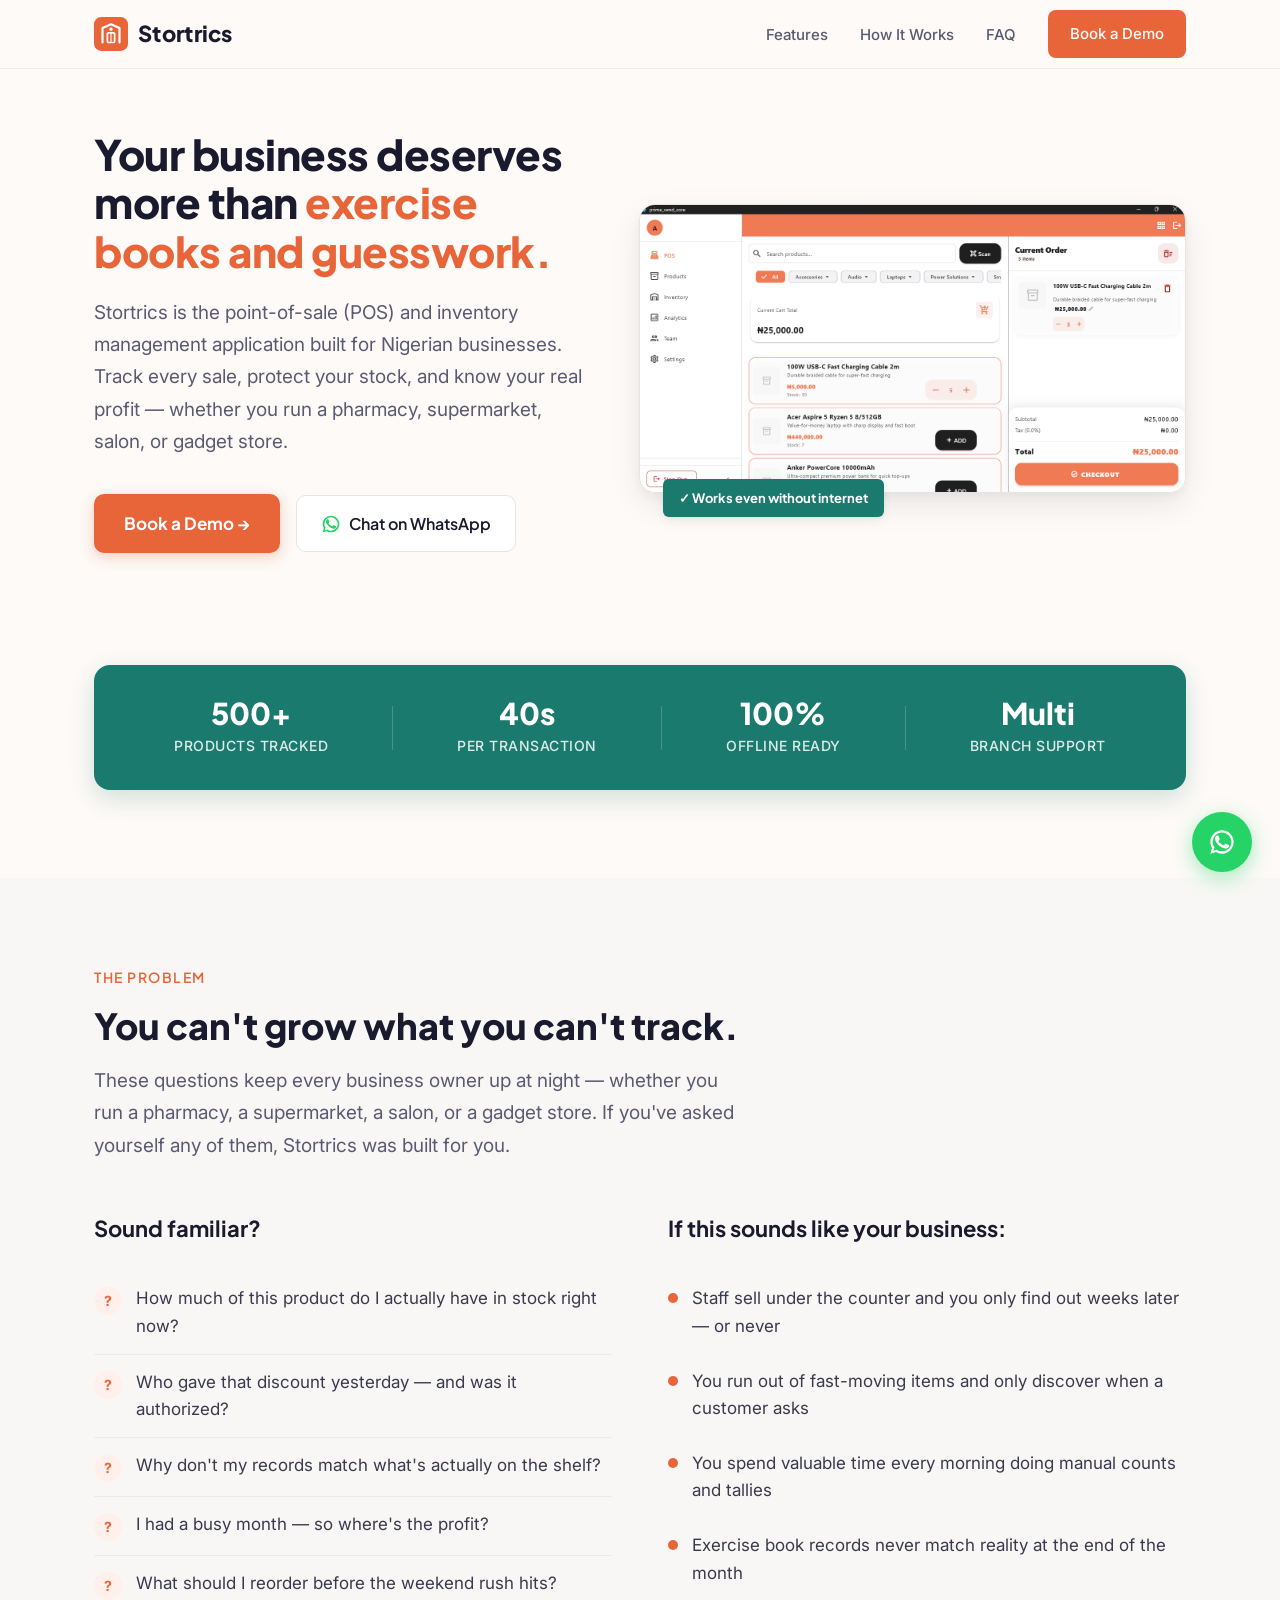
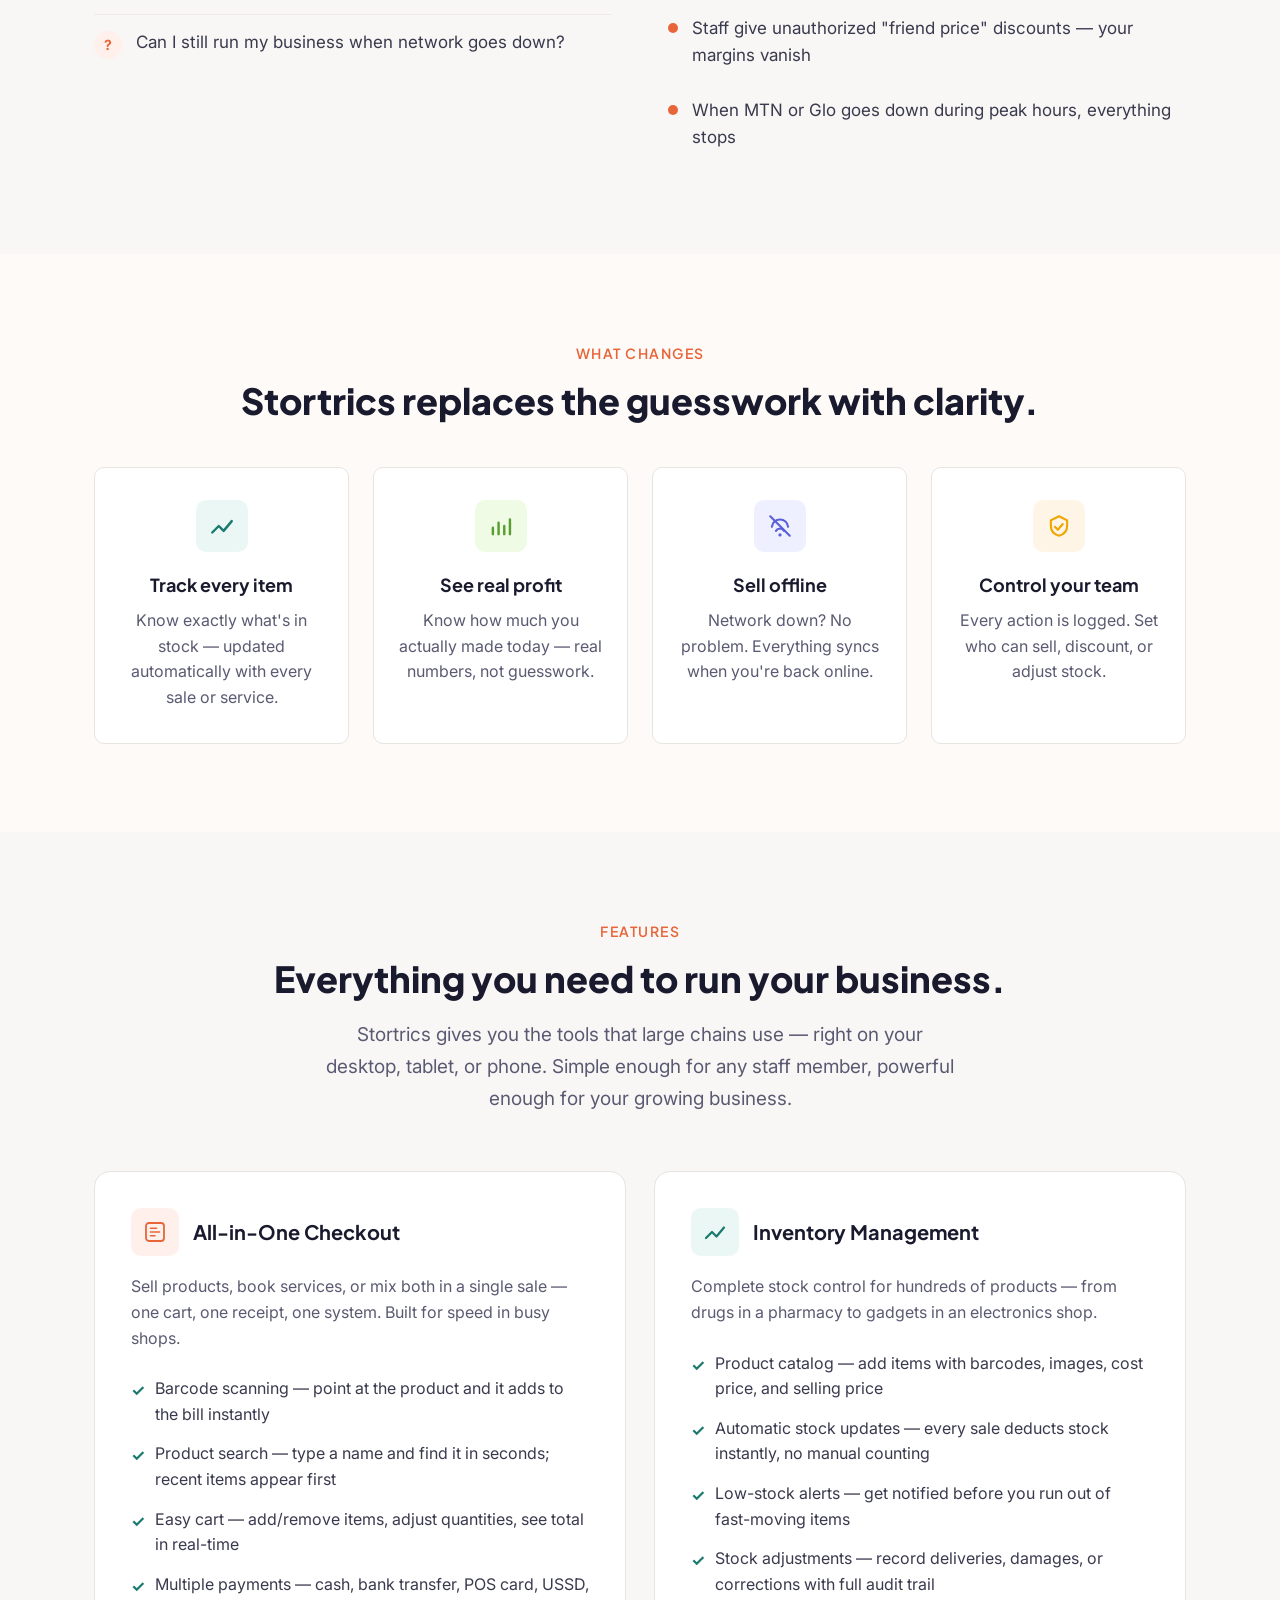
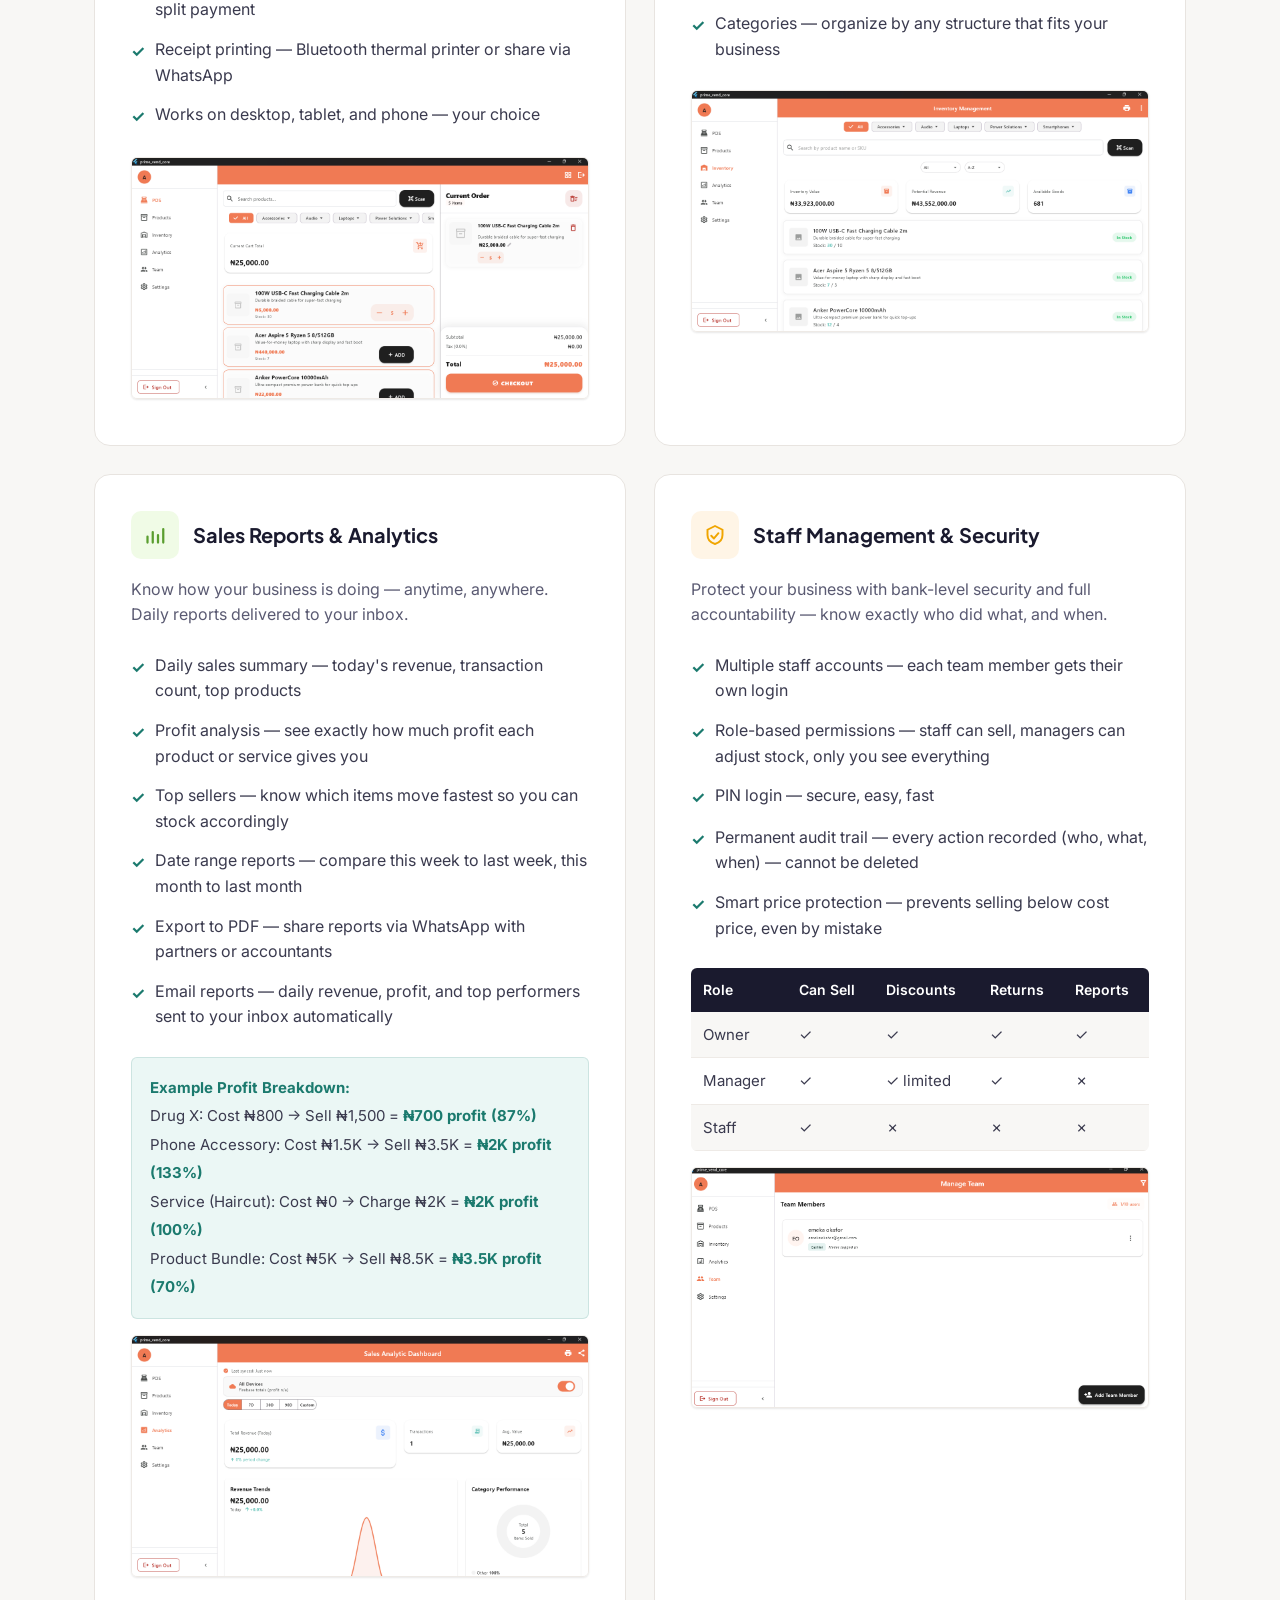
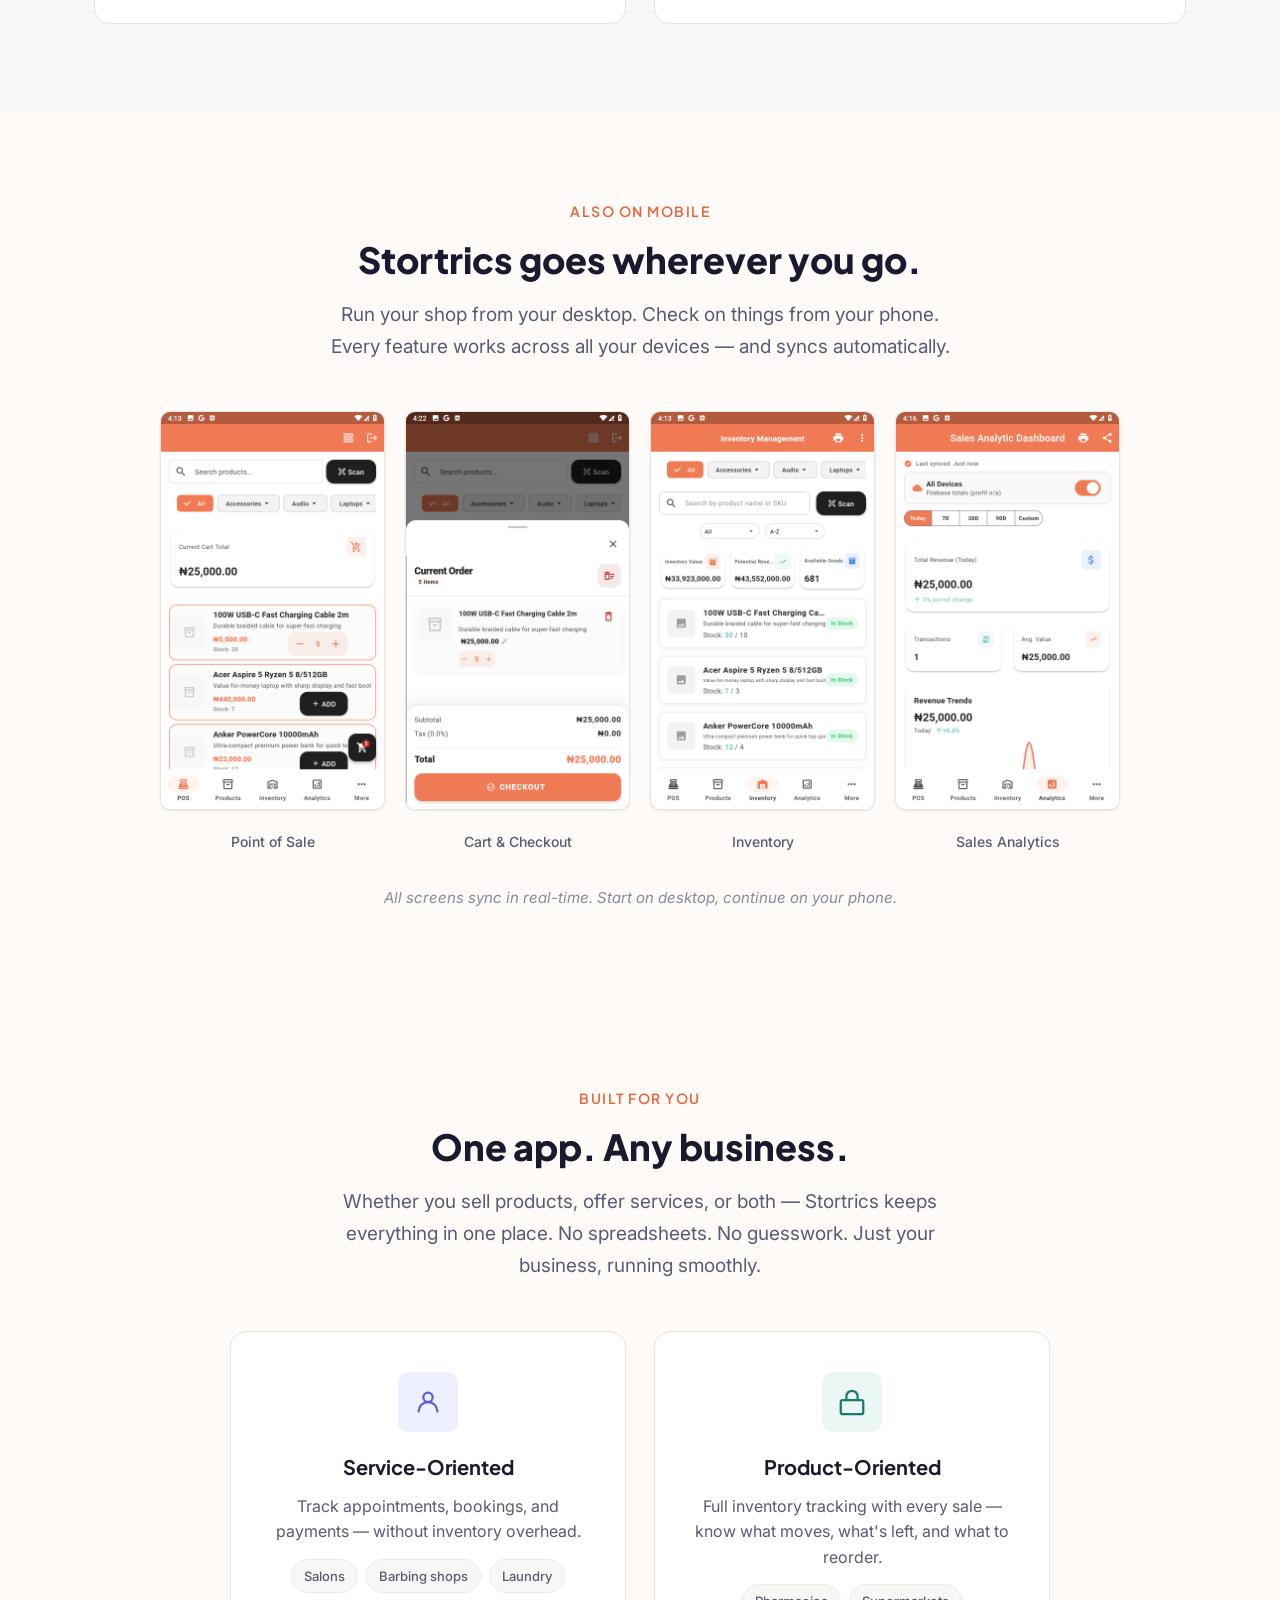
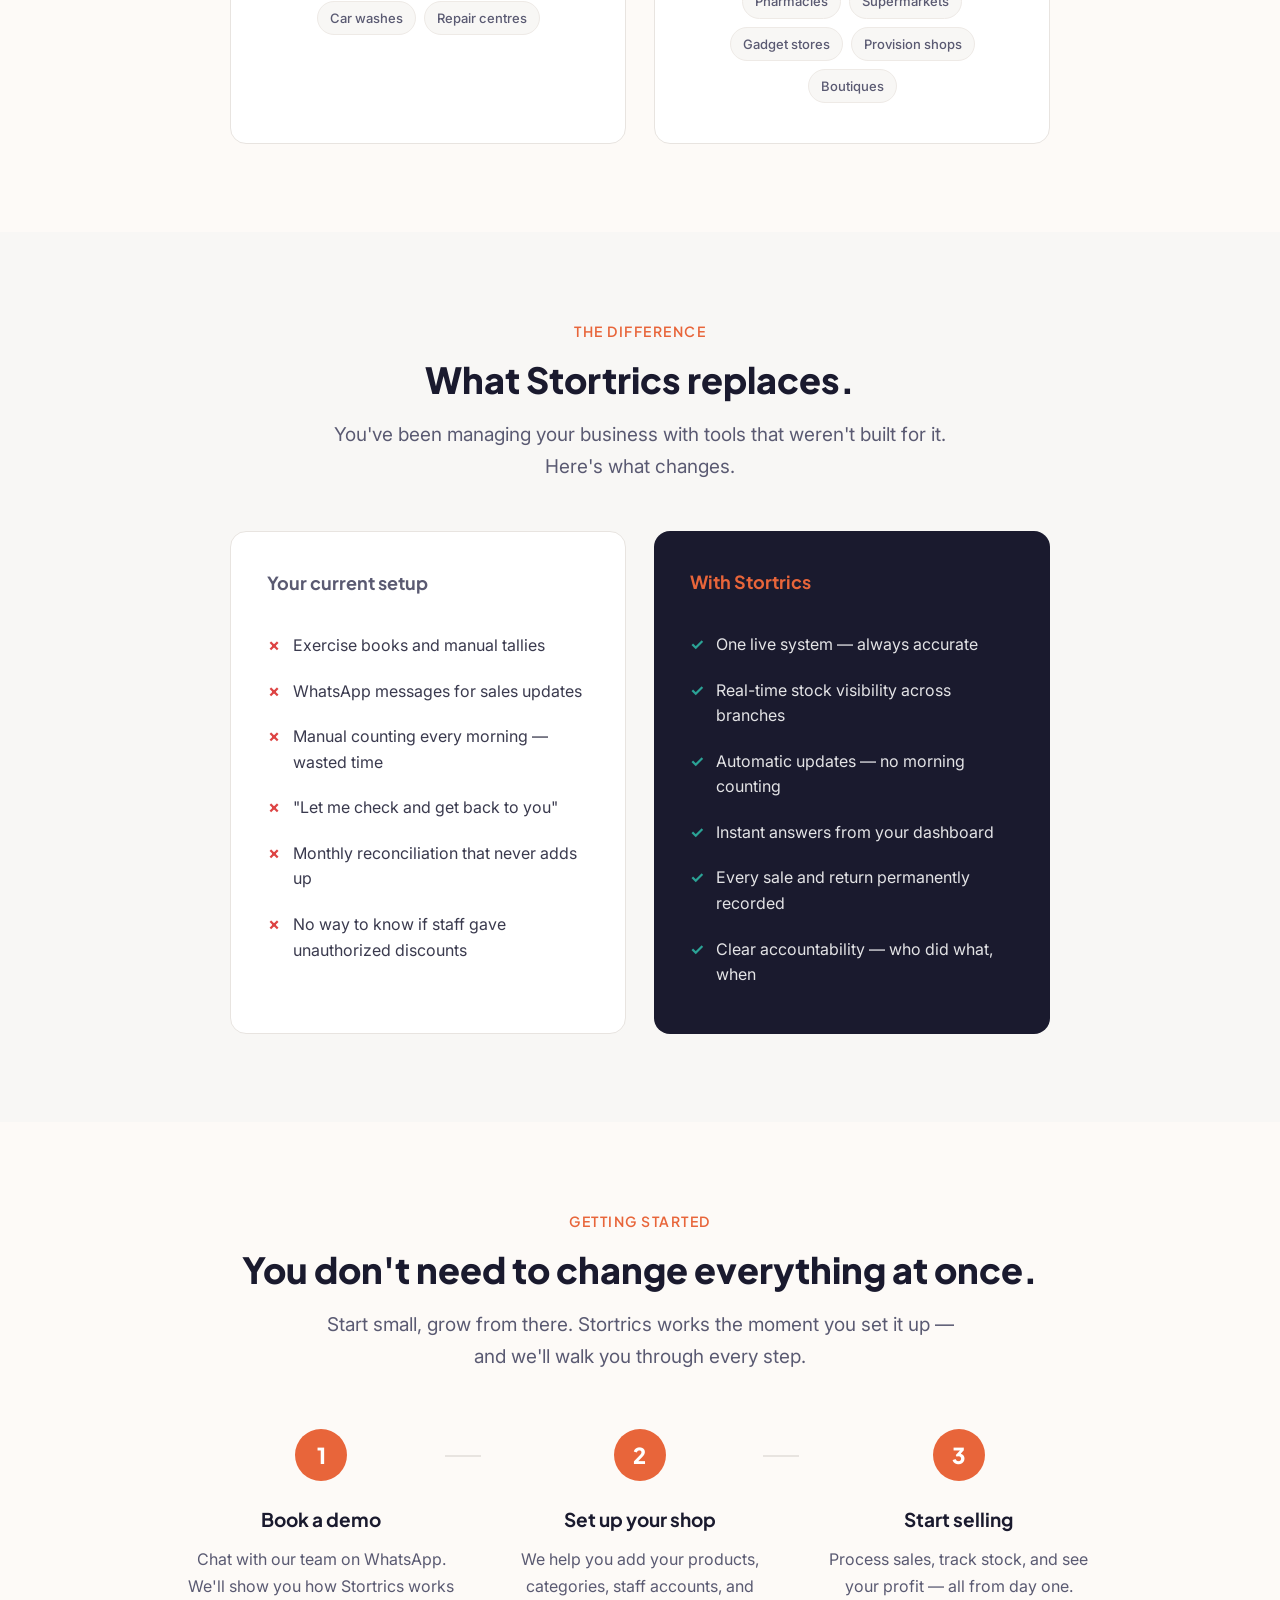
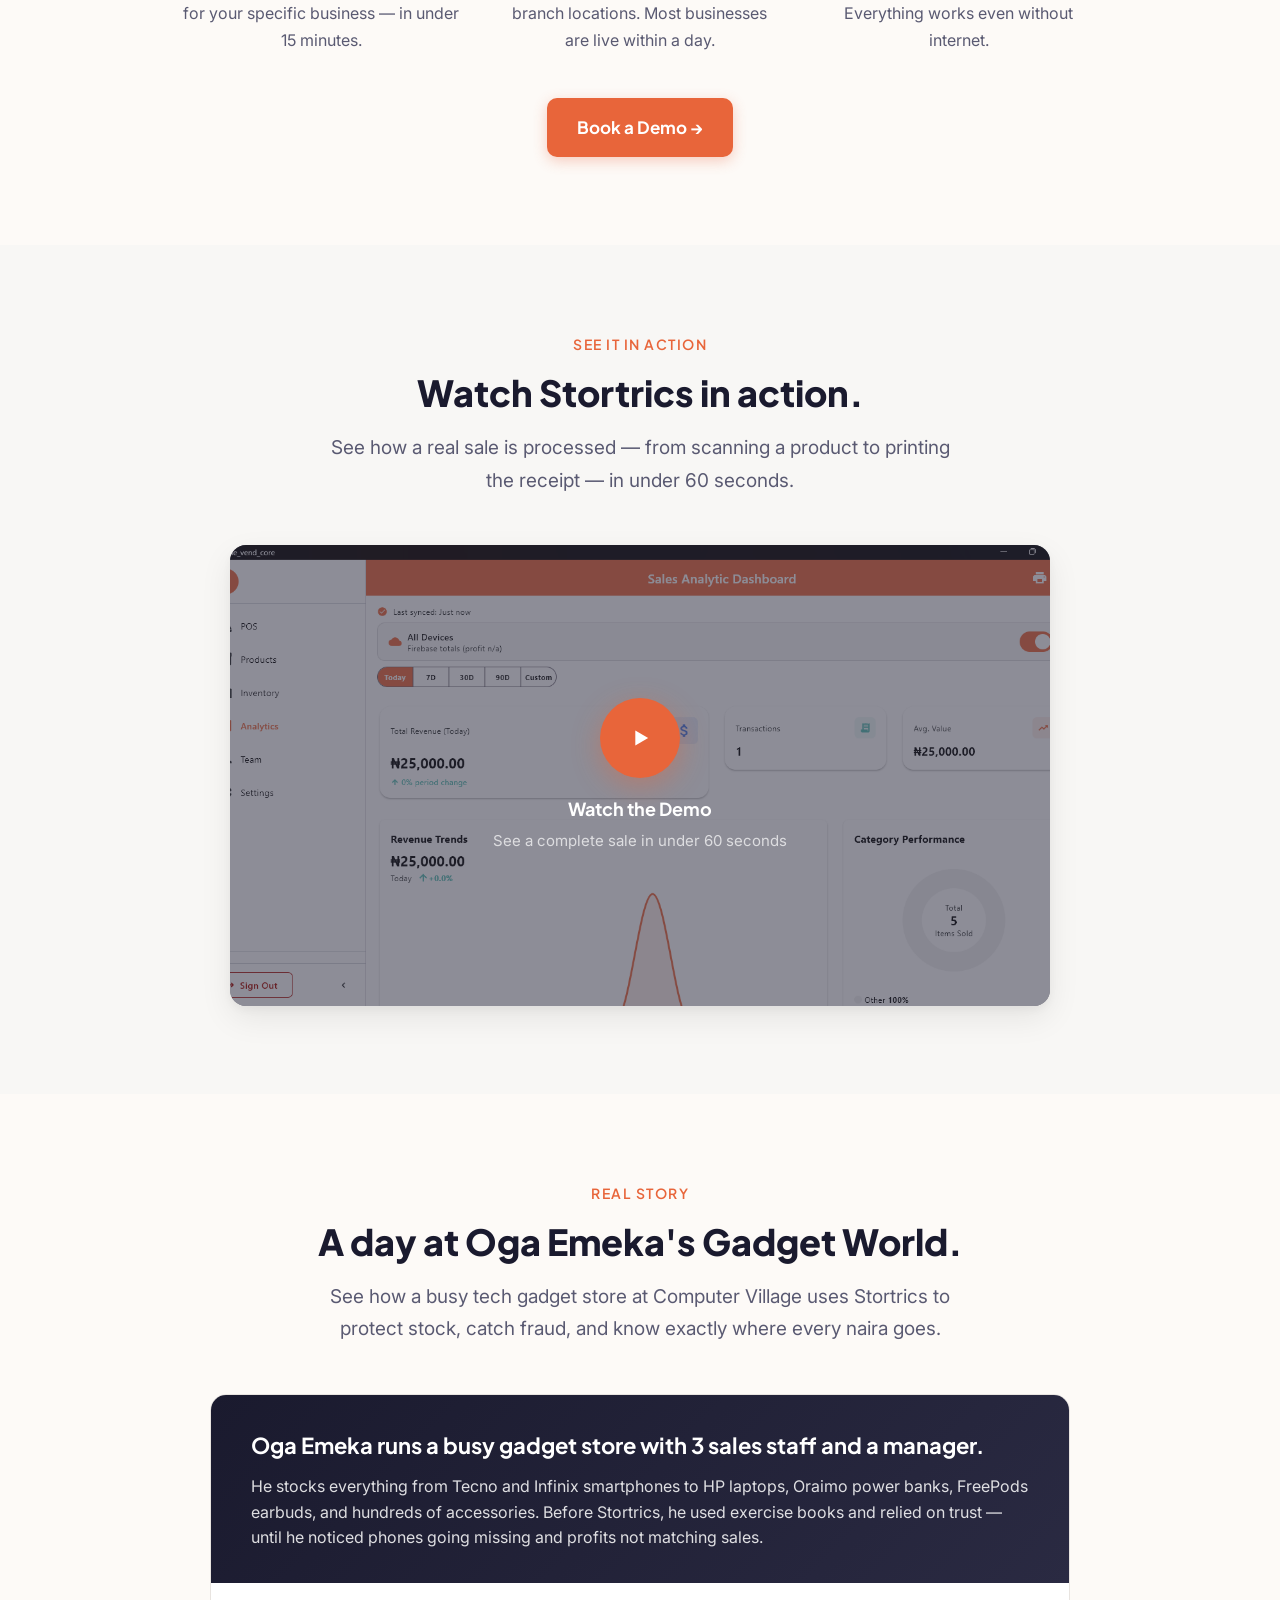
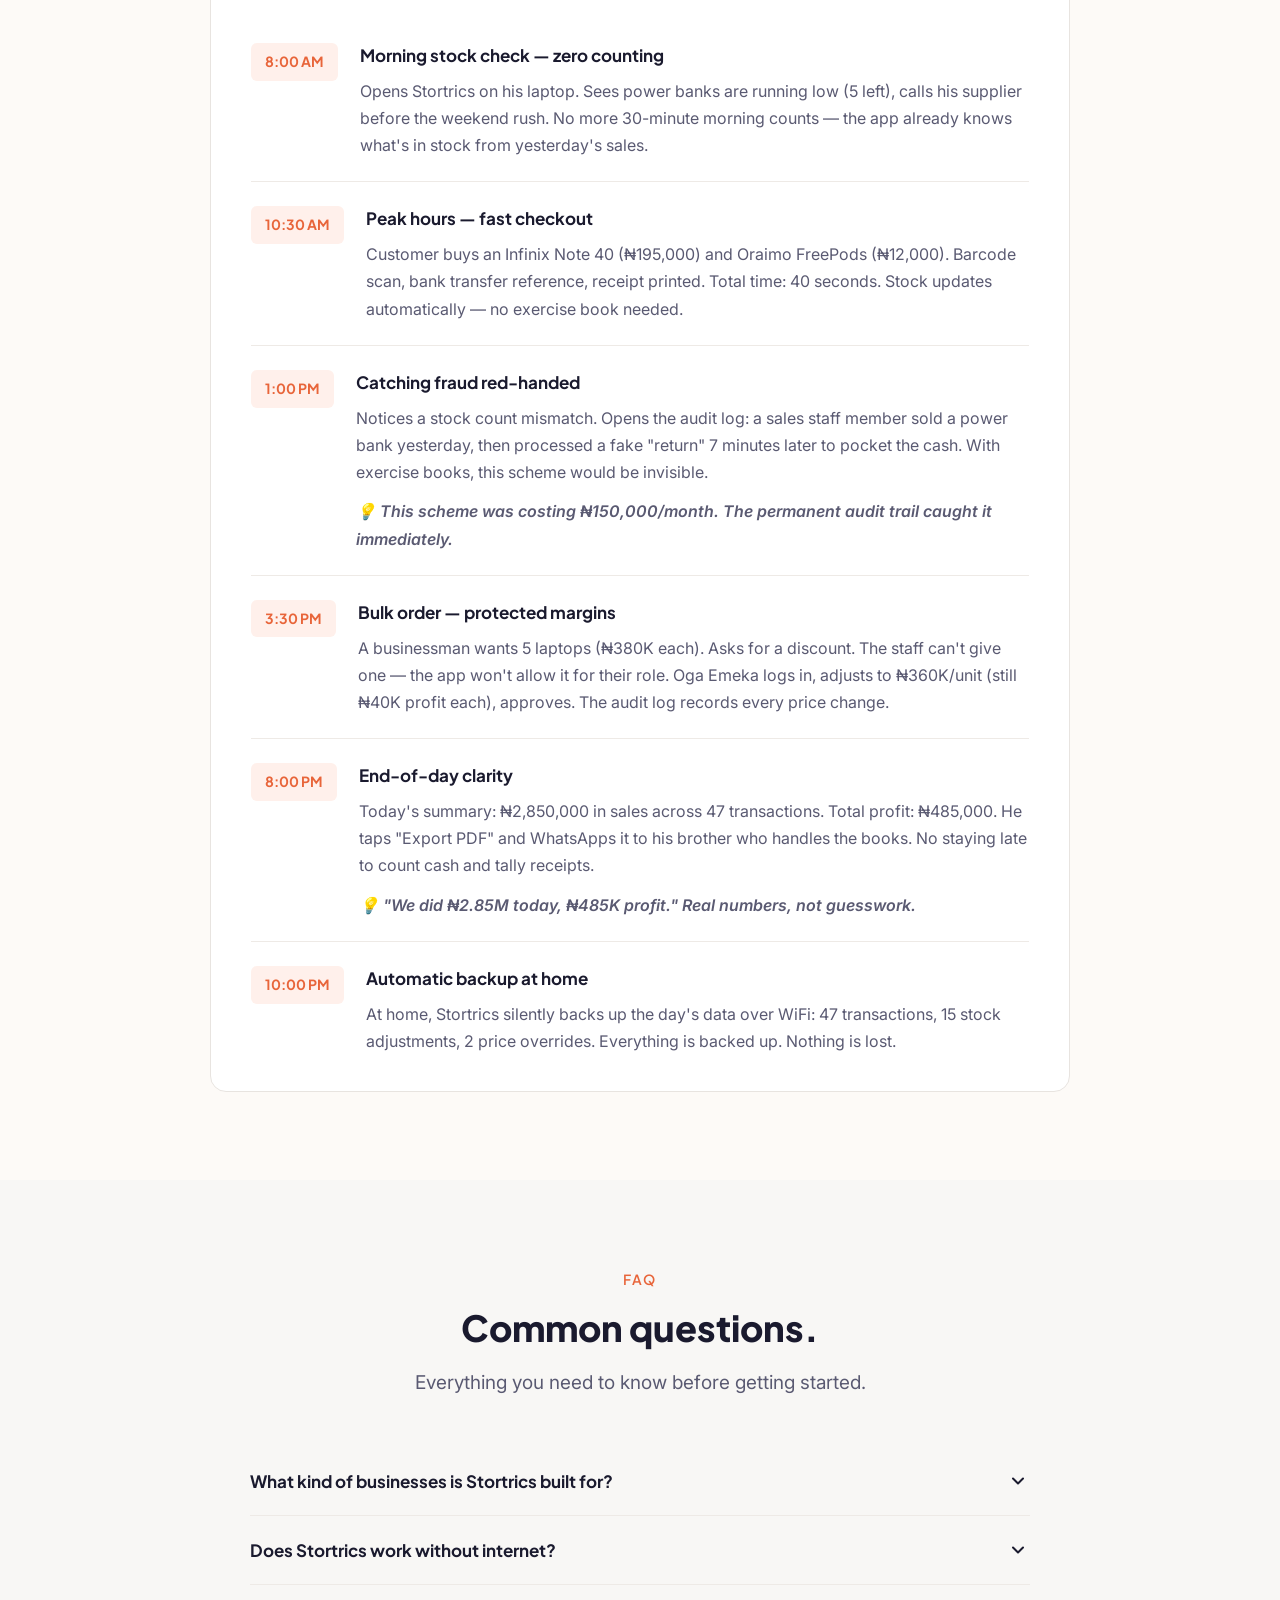
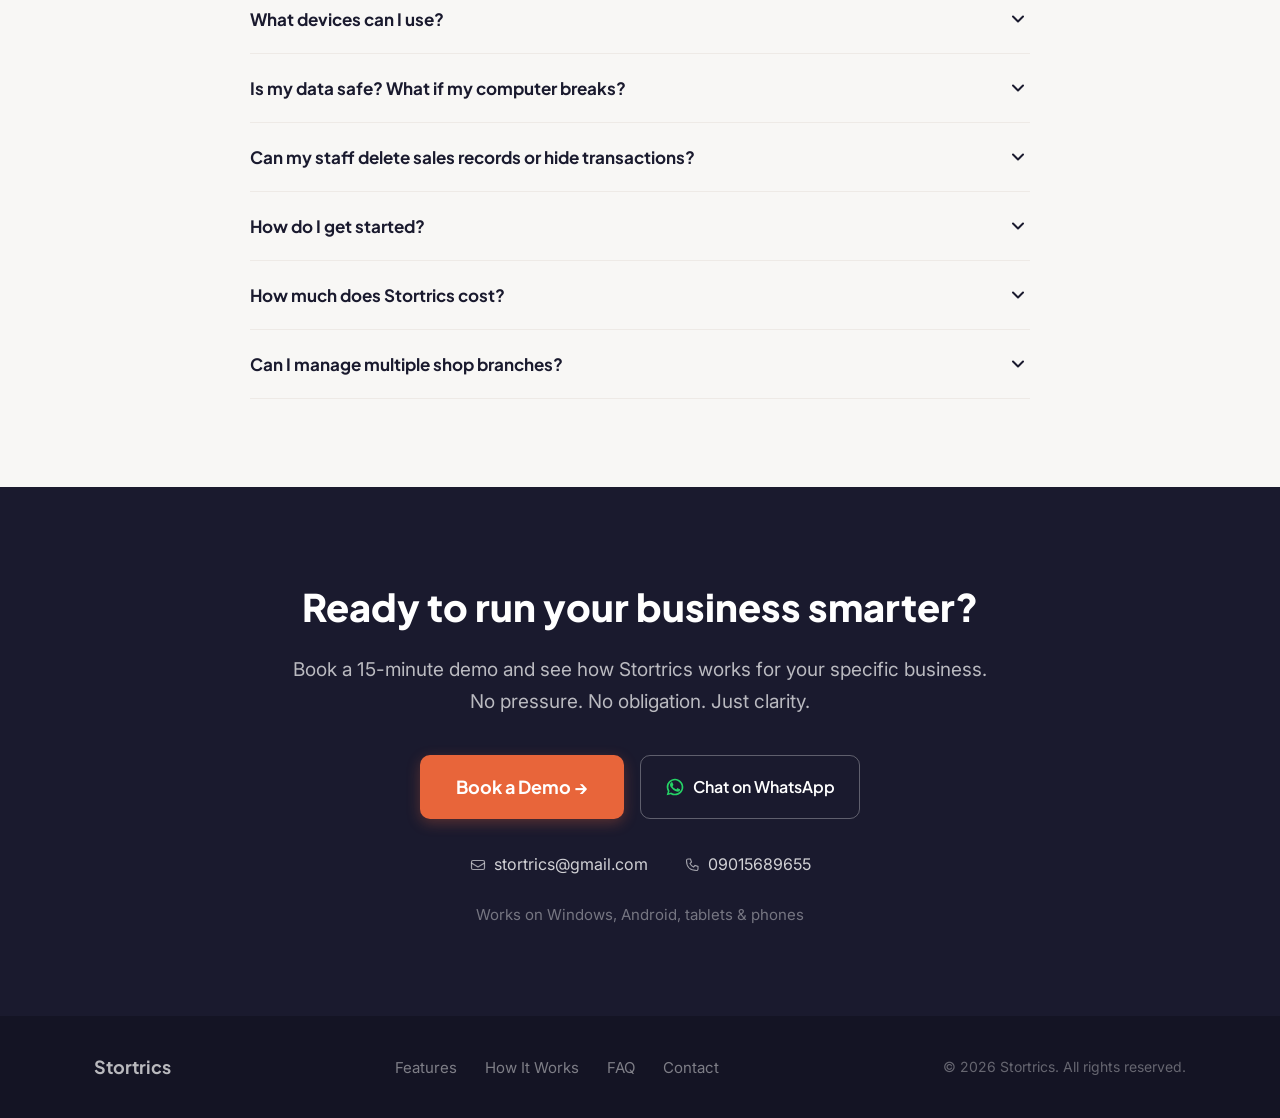
==== index.html @ f2c04c34 "Update contact numbers in footer and WhatsApp button" ====
<!DOCTYPE html>
<html lang="en">

<head>
  <meta charset="UTF-8">
  <meta name="viewport" content="width=device-width, initial-scale=1.0">
  <title>Stortrics — Point of Sale for Every Business</title>
  <meta name="description"
    content="Stortrics is the offline-first POS app built for Nigerian businesses. Track every sale, protect your stock, and know your real profit — whether you run a pharmacy, supermarket, salon, or gadget store.">
  <link rel="preconnect" href="https://fonts.googleapis.com">
  <link rel="preconnect" href="https://fonts.gstatic.com" crossorigin>
  <link
    href="https://fonts.googleapis.com/css2?family=Plus+Jakarta+Sans:wght@500;600;700;800&family=Inter:wght@400;500;600&display=swap"
    rel="stylesheet">
  <link rel="stylesheet" href="style.css">
</head>

<body>
  <!-- ══════════════════════════════════════════
       NAVIGATION
       ══════════════════════════════════════════ -->
  <nav class="navbar" id="navbar">
    <div class="container nav-inner">
      <a href="#" class="nav-brand" id="nav-brand">
        <svg width="34" height="34" viewBox="0 0 28 28" fill="none">
          <rect width="28" height="28" rx="6" fill="#E8653A" />
          <path d="M7 21V9L14 6l7 3v12" stroke="#fff" stroke-width="1.8" stroke-linecap="round"
            stroke-linejoin="round" />
          <rect x="11" y="13" width="6" height="8" rx="1" stroke="#fff" stroke-width="1.4" />
          <line x1="14" y1="13" x2="14" y2="21" stroke="#fff" stroke-width="0.9" />
          <circle cx="14" cy="10" r="1.3" fill="#fff" />
        </svg>
        <span class="nav-brand-name">Stortrics</span>
      </a>

      <button class="nav-toggle" id="nav-toggle" aria-label="Toggle navigation">
        <span></span>
        <span></span>
        <span></span>
      </button>

      <ul class="nav-links" id="nav-links">
        <li><a href="#features">Features</a></li>
        <li><a href="#how-it-works">How It Works</a></li>
        <li><a href="#faq">FAQ</a></li>
        <li><a href="#cta" class="nav-cta">Book a Demo</a></li>
      </ul>
    </div>
  </nav>

  <!-- ══════════════════════════════════════════
       HERO
       ══════════════════════════════════════════ -->
  <header class="hero" id="hero">
    <div class="container">
      <div class="hero-grid">
        <div class="hero-content">
          <h1>Your business deserves more than <span>exercise books and guesswork.</span></h1>
          <p class="hero-desc">
            Stortrics is the point-of-sale (POS) and inventory management application built for Nigerian businesses.
            Track every sale, protect your stock,
            and know your real profit — whether you run a pharmacy, supermarket, salon, or gadget store.
          </p>
          <div class="hero-actions">
            <a href="https://wa.me/2349077404771?text=Hi%2C%20I%27d%20like%20to%20book%20a%20demo%20of%20Stortrics."
              target="_blank" rel="noopener" class="btn-primary">Book a Demo →</a>
            <a href="https://wa.me/2349077404771?text=Hi%2C%20I%27m%20interested%20in%20Stortrics." target="_blank"
              rel="noopener" class="btn-whatsapp">
              <svg width="20" height="20" viewBox="0 0 24 24" fill="none">
                <path
                  d="M17.472 14.382c-.297-.149-1.758-.867-2.03-.967-.273-.099-.471-.148-.67.15-.197.297-.767.966-.94 1.164-.173.199-.347.223-.644.075-.297-.15-1.255-.463-2.39-1.475-.883-.788-1.48-1.761-1.653-2.059-.173-.297-.018-.458.13-.606.134-.133.298-.347.446-.52.149-.174.198-.298.298-.497.099-.198.05-.371-.025-.52-.075-.149-.669-1.612-.916-2.207-.242-.579-.487-.5-.669-.51-.173-.008-.371-.01-.57-.01-.198 0-.52.074-.792.372-.272.297-1.04 1.016-1.04 2.479 0 1.462 1.065 2.875 1.213 3.074.149.198 2.096 3.2 5.077 4.487.709.306 1.262.489 1.694.625.712.227 1.36.195 1.871.118.571-.085 1.758-.719 2.006-1.413.248-.694.248-1.289.173-1.413-.074-.124-.272-.198-.57-.347z"
                  fill="#25D366" />
                <path
                  d="M12 2C6.477 2 2 6.477 2 12c0 1.89.525 3.66 1.438 5.168L2 22l4.832-1.438A9.955 9.955 0 0012 22c5.523 0 10-4.477 10-10S17.523 2 12 2zm0 18a8 8 0 01-4.243-1.213l-.257-.154-2.833.84.84-2.833-.154-.257A8 8 0 1112 20z"
                  fill="#25D366" />
              </svg>
              Chat on WhatsApp
            </a>
          </div>
          <!-- <div class="hero-trust">
            <span>No setup fees</span>
            <span>Works offline</span>
            <span>Desktop, tablet & phone</span>
          </div> -->
        </div>
        <div class="hero-screenshot">
          <img src="./images/pos_and_cart-desktop.png"
            alt="Stortrics POS desktop interface showing product selection and cart">
          <div class="hero-screenshot-badge">✓ Works even without internet</div>
        </div>
      </div>
    </div>
  </header>

  <!-- ══════════════════════════════════════════
       STATS BAR
       ══════════════════════════════════════════ -->
  <section class="stats-section reveal" id="stats">
    <div class="container">
      <div class="stats-bar">
        <div class="stat-item">
          <div class="stat-value">500+</div>
          <div class="stat-label">Products Tracked</div>
        </div>
        <div class="stat-divider"></div>
        <div class="stat-item">
          <div class="stat-value">40s</div>
          <div class="stat-label">Per Transaction</div>
        </div>
        <div class="stat-divider"></div>
        <div class="stat-item">
          <div class="stat-value">100%</div>
          <div class="stat-label">Offline Ready</div>
        </div>
        <div class="stat-divider"></div>
        <div class="stat-item">
          <div class="stat-value">Multi</div>
          <div class="stat-label">Branch Support</div>
        </div>
      </div>
    </div>
  </section>

  <!-- ══════════════════════════════════════════
       PROBLEM SECTION
       ══════════════════════════════════════════ -->
  <section class="problems-section" id="problems">
    <div class="container">
      <div class="section-label reveal">The Problem</div>
      <h2 class="section-title reveal">You can't grow what you can't track.</h2>
      <p class="section-subtitle reveal">
        These questions keep every business owner up at night — whether you run a pharmacy, a supermarket, a salon, or a
        gadget store. If you've asked yourself any of them, Stortrics was built for you.
      </p>

      <div class="problems-grid">
        <div class="problems-questions reveal">
          <h3>Sound familiar?</h3>
          <div class="problem-question">
            <span class="pq-icon">?</span>
            <span>How much of this product do I actually have in stock right now?</span>
          </div>
          <div class="problem-question">
            <span class="pq-icon">?</span>
            <span>Who gave that discount yesterday — and was it authorized?</span>
          </div>
          <div class="problem-question">
            <span class="pq-icon">?</span>
            <span>Why don't my records match what's actually on the shelf?</span>
          </div>
          <div class="problem-question">
            <span class="pq-icon">?</span>
            <span>I had a busy month — so where's the profit?</span>
          </div>
          <div class="problem-question">
            <span class="pq-icon">?</span>
            <span>What should I reorder before the weekend rush hits?</span>
          </div>
          <div class="problem-question">
            <span class="pq-icon">?</span>
            <span>Can I still run my business when network goes down?</span>
          </div>
        </div>

        <div class="familiar-list reveal">
          <h3>If this sounds like your business:</h3>
          <div class="familiar-item">
            <span class="familiar-dot"></span>
            <span>Staff sell under the counter and you only find out weeks later — or never</span>
          </div>
          <div class="familiar-item">
            <span class="familiar-dot"></span>
            <span>You run out of fast-moving items and only discover when a customer asks</span>
          </div>
          <div class="familiar-item">
            <span class="familiar-dot"></span>
            <span>You spend valuable time every morning doing manual counts and tallies</span>
          </div>
          <div class="familiar-item">
            <span class="familiar-dot"></span>
            <span>Exercise book records never match reality at the end of the month</span>
          </div>
          <div class="familiar-item">
            <span class="familiar-dot"></span>
            <span>Staff give unauthorized "friend price" discounts — your margins vanish</span>
          </div>
          <div class="familiar-item">
            <span class="familiar-dot"></span>
            <span>When MTN or Glo goes down during peak hours, everything stops</span>
          </div>
        </div>
      </div>
    </div>
  </section>

  <!-- ══════════════════════════════════════════
       OUTCOMES
       ══════════════════════════════════════════ -->
  <section class="outcomes-section reveal" id="outcomes">
    <div class="container">
      <div style="text-align:center; margin-bottom: 16px;">
        <div class="section-label">What Changes</div>
        <h2 class="section-title">Stortrics replaces the guesswork with clarity.</h2>
      </div>

      <div class="outcomes-grid">
        <div class="outcome-card reveal">
          <div class="outcome-icon stock">
            <svg width="26" height="26" viewBox="0 0 16 16" fill="none">
              <path d="M2 12l4-4 3 3 5-6" stroke="#1B7A6E" stroke-width="1.5" stroke-linecap="round"
                stroke-linejoin="round" />
            </svg>
          </div>
          <div class="outcome-title">Track every item</div>
          <div class="outcome-desc">Know exactly what's in stock — updated automatically with every sale or service.
          </div>
        </div>

        <div class="outcome-card reveal">
          <div class="outcome-icon profit">
            <svg width="26" height="26" viewBox="0 0 16 16" fill="none">
              <path d="M3 13V9M6.5 13V6M10 13V8M13.5 13V4" stroke="#5A9E2F" stroke-width="1.5" stroke-linecap="round" />
            </svg>
          </div>
          <div class="outcome-title">See real profit</div>
          <div class="outcome-desc">Know how much you actually made today — real numbers, not guesswork.</div>
        </div>

        <div class="outcome-card reveal">
          <div class="outcome-icon offline">
            <svg width="26" height="26" viewBox="0 0 16 16" fill="none">
              <path d="M3 8.5A5 5 0 018 4a5 5 0 015 4.5" stroke="#5B5FD9" stroke-width="1.3" stroke-linecap="round"
                fill="none" />
              <path d="M5.5 11A3 3 0 018 9.5a3 3 0 012.5 1.5" stroke="#5B5FD9" stroke-width="1.3" stroke-linecap="round"
                fill="none" />
              <circle cx="8" cy="13.5" r="1" fill="#5B5FD9" />
              <line x1="2" y1="2" x2="14" y2="14" stroke="#5B5FD9" stroke-width="1.3" stroke-linecap="round" />
            </svg>
          </div>
          <div class="outcome-title">Sell offline</div>
          <div class="outcome-desc">Network down? No problem. Everything syncs when you're back online.</div>
        </div>

        <div class="outcome-card reveal">
          <div class="outcome-icon security">
            <svg width="26" height="26" viewBox="0 0 16 16" fill="none">
              <path d="M8 2L3 4.5V8c0 3 2.2 5.2 5 6 2.8-.8 5-3 5-6V4.5L8 2z" stroke="#F0A500" stroke-width="1.3"
                fill="none" />
              <path d="M5.5 8.5l1.8 1.8 3-3.5" stroke="#F0A500" stroke-width="1.3" stroke-linecap="round"
                stroke-linejoin="round" />
            </svg>
          </div>
          <div class="outcome-title">Control your team</div>
          <div class="outcome-desc">Every action is logged. Set who can sell, discount, or adjust stock.</div>
        </div>
      </div>
    </div>
  </section>

  <!-- ══════════════════════════════════════════
       FEATURES
       ══════════════════════════════════════════ -->
  <section class="features-section" id="features">
    <div class="container">
      <div class="section-header reveal">
        <div class="section-label">Features</div>
        <h2 class="section-title">Everything you need to run your business.</h2>
        <p class="section-subtitle">
          Stortrics gives you the tools that large chains use — right on your desktop, tablet, or phone. Simple enough
          for any staff member, powerful enough for your growing business.
        </p>
      </div>

      <div class="features-grid">
        <!-- Point of Sale -->
        <div class="feature-block reveal">
          <div class="feature-header">
            <div class="feature-icon-wrap pos">
              <svg width="24" height="24" viewBox="0 0 16 16" fill="none">
                <rect x="2" y="2" width="12" height="12" rx="2" stroke="#E8653A" stroke-width="1.2" fill="none" />
                <path d="M5 8h6M5 5.5h4M5 10.5h3" stroke="#E8653A" stroke-width="1.1" stroke-linecap="round" />
              </svg>
            </div>
            <h3>All-in-One Checkout</h3>
          </div>
          <p class="feature-desc">Sell products, book services, or mix both in a single sale — one cart, one receipt,
            one system. Built for speed in busy shops.</p>
          <ul class="feature-list">
            <li>Barcode scanning — point at the product and it adds to the bill instantly</li>
            <li>Product search — type a name and find it in seconds; recent items appear first</li>
            <li>Easy cart — add/remove items, adjust quantities, see total in real-time</li>
            <li>Multiple payments — cash, bank transfer, POS card, USSD, split payment</li>
            <li>Receipt printing — Bluetooth thermal printer or share via WhatsApp</li>
            <li>Works on desktop, tablet, and phone — your choice</li>
          </ul>
          <div class="feature-screenshot-wrap">
            <img src="./images/pos_and_cart-desktop.png" alt="Desktop POS checkout interface" class="desktop-shot">
          </div>
        </div>

        <!-- Inventory Management -->
        <div class="feature-block reveal">
          <div class="feature-header">
            <div class="feature-icon-wrap inventory">
              <svg width="24" height="24" viewBox="0 0 16 16" fill="none">
                <path d="M2 12l4-4 3 3 5-6" stroke="#1B7A6E" stroke-width="1.5" stroke-linecap="round"
                  stroke-linejoin="round" />
              </svg>
            </div>
            <h3>Inventory Management</h3>
          </div>
          <p class="feature-desc">Complete stock control for hundreds of products — from drugs in a pharmacy to gadgets
            in an electronics shop.</p>
          <ul class="feature-list">
            <li>Product catalog — add items with barcodes, images, cost price, and selling price</li>
            <li>Automatic stock updates — every sale deducts stock instantly, no manual counting</li>
            <li>Low-stock alerts — get notified before you run out of fast-moving items</li>
            <li>Stock adjustments — record deliveries, damages, or corrections with full audit trail</li>
            <li>Categories — organize by any structure that fits your business</li>
          </ul>
          <div class="feature-screenshot-wrap">
            <img src="./images/inventory-desktop.png" alt="Desktop inventory management" class="desktop-shot">
          </div>
        </div>

        <!-- Sales Reports & Analytics -->
        <div class="feature-block reveal">
          <div class="feature-header">
            <div class="feature-icon-wrap reports">
              <svg width="24" height="24" viewBox="0 0 16 16" fill="none">
                <path d="M3 13V9M6.5 13V6M10 13V8M13.5 13V4" stroke="#5A9E2F" stroke-width="1.5"
                  stroke-linecap="round" />
              </svg>
            </div>
            <h3>Sales Reports & Analytics</h3>
          </div>
          <p class="feature-desc">Know how your business is doing — anytime, anywhere. Daily reports delivered to your
            inbox.</p>
          <ul class="feature-list">
            <li>Daily sales summary — today's revenue, transaction count, top products</li>
            <li>Profit analysis — see exactly how much profit each product or service gives you</li>
            <li>Top sellers — know which items move fastest so you can stock accordingly</li>
            <li>Date range reports — compare this week to last week, this month to last month</li>
            <li>Export to PDF — share reports via WhatsApp with partners or accountants</li>
            <li>Email reports — daily revenue, profit, and top performers sent to your inbox automatically</li>
          </ul>
          <div class="profit-examples">
            <strong>Example Profit Breakdown:</strong><br>
            Drug X: Cost ₦800 → Sell ₦1,500 = <strong>₦700 profit (87%)</strong><br>
            Phone Accessory: Cost ₦1.5K → Sell ₦3.5K = <strong>₦2K profit (133%)</strong><br>
            Service (Haircut): Cost ₦0 → Charge ₦2K = <strong>₦2K profit (100%)</strong><br>
            Product Bundle: Cost ₦5K → Sell ₦8.5K = <strong>₦3.5K profit (70%)</strong>
          </div>
          <div class="feature-screenshot-wrap" style="margin-top:16px;">
            <img src="./images/analytics-desktop.png" alt="Desktop analytics dashboard" class="desktop-shot">
          </div>
        </div>

        <!-- Staff Management & Security -->
        <div class="feature-block reveal">
          <div class="feature-header">
            <div class="feature-icon-wrap staff">
              <svg width="24" height="24" viewBox="0 0 16 16" fill="none">
                <path d="M8 2L3 4.5V8c0 3 2.2 5.2 5 6 2.8-.8 5-3 5-6V4.5L8 2z" stroke="#F0A500" stroke-width="1.3"
                  fill="none" />
                <path d="M5.5 8.5l1.8 1.8 3-3.5" stroke="#F0A500" stroke-width="1.3" stroke-linecap="round"
                  stroke-linejoin="round" />
              </svg>
            </div>
            <h3>Staff Management & Security</h3>
          </div>
          <p class="feature-desc">Protect your business with bank-level security and full accountability — know exactly
            who did what, and when.</p>
          <ul class="feature-list">
            <li>Multiple staff accounts — each team member gets their own login</li>
            <li>Role-based permissions — staff can sell, managers can adjust stock, only you see everything</li>
            <li>PIN login — secure, easy, fast</li>
            <li>Permanent audit trail — every action recorded (who, what, when) — cannot be deleted</li>
            <li>Smart price protection — prevents selling below cost price, even by mistake</li>
          </ul>
          <table class="permissions-table">
            <tr>
              <th>Role</th>
              <th>Can Sell</th>
              <th>Discounts</th>
              <th>Returns</th>
              <th>Reports</th>
            </tr>
            <tr>
              <td>Owner</td>
              <td>✓</td>
              <td>✓</td>
              <td>✓</td>
              <td>✓</td>
            </tr>
            <tr>
              <td>Manager</td>
              <td>✓</td>
              <td>✓ limited</td>
              <td>✓</td>
              <td>✗</td>
            </tr>
            <tr>
              <td>Staff</td>
              <td>✓</td>
              <td>✗</td>
              <td>✗</td>
              <td>✗</td>
            </tr>
          </table>
          <div class="feature-screenshot-wrap" style="margin-top:16px;">
            <img src="./images/user_managment-desktop.png" alt="Desktop staff management" class="desktop-shot">
          </div>
        </div>
      </div>
    </div>
  </section>

  <!-- ══════════════════════════════════════════
       SCREENSHOT GALLERY — MOBILE APP
       ══════════════════════════════════════════ -->
  <section class="gallery-section" id="gallery">
    <div class="container">
      <div class="section-header reveal">
        <div class="section-label">Also on Mobile</div>
        <h2 class="section-title">Stortrics goes wherever you go.</h2>
        <p class="section-subtitle">
          Run your shop from your desktop. Check on things from your phone. Every feature works across all your devices
          — and syncs automatically.
        </p>
      </div>

      <div class="gallery-track reveal">
        <div class="gallery-item">
          <img src="./images/pos-mobile.png" alt="Point of Sale on mobile" loading="lazy">
          <div class="gallery-caption">Point of Sale</div>
        </div>
        <div class="gallery-item">
          <img src="./images/pos_and_cart-mobile.png" alt="Cart view on mobile" loading="lazy">
          <div class="gallery-caption">Cart & Checkout</div>
        </div>
        <div class="gallery-item">
          <img src="./images/inventory-mobile.png" alt="Inventory on mobile" loading="lazy">
          <div class="gallery-caption">Inventory</div>
        </div>
        <div class="gallery-item">
          <img src="./images/analytics-mobile.png" alt="Analytics dashboard on mobile" loading="lazy">
          <div class="gallery-caption">Sales Analytics</div>
        </div>
        <!-- <div class="gallery-item">
          <img src="./images/transaction_history-mobile.png" alt="Transaction history on mobile" loading="lazy">
          <div class="gallery-caption">Transaction History</div>
        </div>
        <div class="gallery-item">
          <img src="./images/transaction_details-mobile.png" alt="Transaction details on mobile" loading="lazy">
          <div class="gallery-caption">Transaction Details</div>
        </div>
        <div class="gallery-item">
          <img src="./images/user_management-mobile.png" alt="Team management on mobile" loading="lazy">
          <div class="gallery-caption">Team Management</div>
        </div> -->
      </div>

      <p class="gallery-note reveal">All screens sync in real-time. Start on desktop, continue on your phone.</p>
    </div>
  </section>

  <!-- ══════════════════════════════════════════
       BUSINESS TYPES
       ══════════════════════════════════════════ -->
  <section class="business-section reveal" id="business-types">
    <div class="container">
      <div class="section-header">
        <div class="section-label">Built For You</div>
        <h2 class="section-title">One app. Any business.</h2>
        <p class="section-subtitle">
          Whether you sell products, offer services, or both — Stortrics keeps everything in one place. No spreadsheets.
          No guesswork. Just your business, running smoothly.
        </p>
      </div>

      <div class="business-grid">
        <div class="business-card reveal">
          <div class="business-icon service">
            <svg width="30" height="30" viewBox="0 0 16 16" fill="none">
              <circle cx="8" cy="5.5" r="2.5" stroke="#5B5FD9" stroke-width="1.2" fill="none" />
              <path d="M3 13c0-2.76 2.24-5 5-5s5 2.24 5 5" stroke="#5B5FD9" stroke-width="1.2" stroke-linecap="round"
                fill="none" />
            </svg>
          </div>
          <h3>Service-Oriented</h3>
          <p>Track appointments, bookings, and payments — without inventory overhead.</p>
          <div class="business-examples">
            <span class="business-tag">Salons</span>
            <span class="business-tag">Barbing shops</span>
            <span class="business-tag">Laundry</span>
            <span class="business-tag">Car washes</span>
            <span class="business-tag">Repair centres</span>
          </div>
        </div>

        <div class="business-card reveal">
          <div class="business-icon product">
            <svg width="30" height="30" viewBox="0 0 16 16" fill="none">
              <rect x="2" y="7" width="12" height="7.5" rx="1" stroke="#1B7A6E" stroke-width="1.2" fill="none" />
              <path d="M5 7V5a3 3 0 016 0v2" stroke="#1B7A6E" stroke-width="1.2" stroke-linecap="round" fill="none" />
            </svg>
          </div>
          <h3>Product-Oriented</h3>
          <p>Full inventory tracking with every sale — know what moves, what's left, and what to reorder.</p>
          <div class="business-examples">
            <span class="business-tag">Pharmacies</span>
            <span class="business-tag">Supermarkets</span>
            <span class="business-tag">Gadget stores</span>
            <span class="business-tag">Provision shops</span>
            <span class="business-tag">Boutiques</span>
          </div>
        </div>
      </div>
    </div>
  </section>

  <!-- ══════════════════════════════════════════
       COMPARISON
       ══════════════════════════════════════════ -->
  <section class="compare-section reveal" id="compare">
    <div class="container">
      <div class="section-header">
        <div class="section-label">The Difference</div>
        <h2 class="section-title">What Stortrics replaces.</h2>
        <p class="section-subtitle">
          You've been managing your business with tools that weren't built for it. Here's what changes.
        </p>
      </div>

      <div class="compare-grid">
        <div class="compare-card before">
          <h3>Your current setup</h3>
          <div class="compare-item"><span class="compare-x">✗</span> Exercise books and manual tallies</div>
          <div class="compare-item"><span class="compare-x">✗</span> WhatsApp messages for sales updates</div>
          <div class="compare-item"><span class="compare-x">✗</span> Manual counting every morning — wasted time</div>
          <div class="compare-item"><span class="compare-x">✗</span> "Let me check and get back to you"</div>
          <div class="compare-item"><span class="compare-x">✗</span> Monthly reconciliation that never adds up</div>
          <div class="compare-item"><span class="compare-x">✗</span> No way to know if staff gave unauthorized discounts
          </div>
        </div>

        <div class="compare-card after">
          <h3>With Stortrics</h3>
          <div class="compare-item"><span class="compare-check">✓</span> One live system — always accurate</div>
          <div class="compare-item"><span class="compare-check">✓</span> Real-time stock visibility across branches
          </div>
          <div class="compare-item"><span class="compare-check">✓</span> Automatic updates — no morning counting</div>
          <div class="compare-item"><span class="compare-check">✓</span> Instant answers from your dashboard</div>
          <div class="compare-item"><span class="compare-check">✓</span> Every sale and return permanently recorded
          </div>
          <div class="compare-item"><span class="compare-check">✓</span> Clear accountability — who did what, when</div>
        </div>
      </div>
    </div>
  </section>

  <!-- ══════════════════════════════════════════
       HOW IT WORKS
       ══════════════════════════════════════════ -->
  <section class="how-section" id="how-it-works">
    <div class="container">
      <div class="section-header reveal">
        <div class="section-label">Getting Started</div>
        <h2 class="section-title">You don't need to change everything at once.</h2>
        <p class="section-subtitle">
          Start small, grow from there. Stortrics works the moment you set it up — and we'll walk you through every
          step.
        </p>
      </div>

      <div class="how-steps">
        <div class="how-step reveal">
          <div class="step-number">1</div>
          <h3>Book a demo</h3>
          <p>Chat with our team on WhatsApp. We'll show you how Stortrics works for your specific business — in under 15
            minutes.</p>
        </div>

        <div class="how-step reveal">
          <div class="step-number">2</div>
          <h3>Set up your shop</h3>
          <p>We help you add your products, categories, staff accounts, and branch locations. Most businesses are live
            within a day.</p>
        </div>

        <div class="how-step reveal">
          <div class="step-number">3</div>
          <h3>Start selling</h3>
          <p>Process sales, track stock, and see your profit — all from day one. Everything works even without internet.
          </p>
        </div>
      </div>

      <div class="how-cta reveal">
        <a href="https://wa.me/2349077404771?text=Hi%2C%20I%27d%20like%20to%20book%20a%20demo%20of%20Stortrics."
          target="_blank" rel="noopener" class="btn-primary">Book a Demo →</a>
      </div>
    </div>
  </section>

  <!-- ══════════════════════════════════════════
       DEMO VIDEO
       ══════════════════════════════════════════ -->
  <section class="demo-section" id="demo">
    <div class="container">
      <div class="section-header reveal">
        <div class="section-label">See It in Action</div>
        <h2 class="section-title">Watch Stortrics in action.</h2>
        <p class="section-subtitle">
          See how a real sale is processed — from scanning a product to printing the receipt — in under 60 seconds.
        </p>
      </div>

      <div class="demo-wrapper reveal" id="demo-video-wrapper">
        <img src="./images/analytics-desktop.png" alt="Stortrics dashboard preview" loading="lazy">
        <div class="demo-play-overlay">
          <div class="demo-play-btn">
            <svg width="28" height="28" viewBox="0 0 24 24" fill="none">
              <path d="M8 5.5v13l11-6.5L8 5.5z" fill="white" />
            </svg>
          </div>
          <span class="demo-play-text">Watch the Demo</span>
          <span class="demo-play-sub">See a complete sale in under 60 seconds</span>
        </div>
      </div>
    </div>
  </section>

  <!-- ══════════════════════════════════════════
       USER STORY
       ══════════════════════════════════════════ -->
  <section class="story-section" id="story">
    <div class="container">
      <div class="section-header reveal">
        <div class="section-label">Real Story</div>
        <h2 class="section-title">A day at Oga Emeka's Gadget World.</h2>
        <p class="section-subtitle">
          See how a busy tech gadget store at Computer Village uses Stortrics to protect stock, catch fraud, and
          know exactly where every naira goes.
        </p>
      </div>

      <div class="story-card reveal">
        <div class="story-header">
          <h3>Oga Emeka runs a busy gadget store with 3 sales staff and a manager.</h3>
          <p>He stocks everything from Tecno and Infinix smartphones to HP laptops, Oraimo power banks,
            FreePods earbuds, and hundreds of accessories. Before Stortrics, he used exercise books and relied on trust
            —
            until he noticed phones going missing and profits not matching sales.</p>
        </div>
        <div class="story-body">
          <div class="story-moment">
            <span class="story-time">8:00 AM</span>
            <div>
              <h4>Morning stock check — zero counting</h4>
              <p>Opens Stortrics on his laptop. Sees power banks are running low (5 left), calls his supplier before the
                weekend rush. No more 30-minute morning counts — the app already knows what's in stock from yesterday's
                sales.</p>
            </div>
          </div>

          <div class="story-moment">
            <span class="story-time">10:30 AM</span>
            <div>
              <h4>Peak hours — fast checkout</h4>
              <p>Customer buys an Infinix Note 40 (₦195,000) and Oraimo FreePods (₦12,000). Barcode scan, bank transfer
                reference, receipt printed. Total time: 40 seconds. Stock updates automatically — no exercise book
                needed.</p>
            </div>
          </div>

          <div class="story-moment">
            <span class="story-time">1:00 PM</span>
            <div>
              <h4>Catching fraud red-handed</h4>
              <p>Notices a stock count mismatch. Opens the audit log: a sales staff member sold a power bank yesterday,
                then processed a fake "return" 7 minutes later to pocket the cash. With exercise books, this scheme
                would be invisible.</p>
              <p class="story-impact">💡 This scheme was costing ₦150,000/month. The permanent audit trail caught it
                immediately.</p>
            </div>
          </div>

          <div class="story-moment">
            <span class="story-time">3:30 PM</span>
            <div>
              <h4>Bulk order — protected margins</h4>
              <p>A businessman wants 5 laptops (₦380K each). Asks for a discount. The staff can't give one — the app
                won't allow it for their role. Oga Emeka logs in, adjusts to ₦360K/unit (still ₦40K profit each),
                approves. The audit log records every price change.</p>
            </div>
          </div>

          <div class="story-moment">
            <span class="story-time">8:00 PM</span>
            <div>
              <h4>End-of-day clarity</h4>
              <p>Today's summary: ₦2,850,000 in sales across 47 transactions. Total profit: ₦485,000. He taps "Export
                PDF" and WhatsApps it to his brother who handles the books. No staying late to count cash and tally
                receipts.</p>
              <p class="story-impact">💡 "We did ₦2.85M today, ₦485K profit." Real numbers, not guesswork.</p>
            </div>
          </div>

          <div class="story-moment">
            <span class="story-time">10:00 PM</span>
            <div>
              <h4>Automatic backup at home</h4>
              <p>At home, Stortrics silently backs up the day's data over WiFi: 47 transactions, 15 stock adjustments, 2
                price overrides. Everything is backed up. Nothing is lost.</p>
            </div>
          </div>
        </div>
      </div>
    </div>
  </section>

  <!-- ══════════════════════════════════════════
       FAQ
       ══════════════════════════════════════════ -->
  <section class="faq-section" id="faq">
    <div class="container">
      <div class="section-header reveal">
        <div class="section-label">FAQ</div>
        <h2 class="section-title">Common questions.</h2>
        <p class="section-subtitle">
          Everything you need to know before getting started.
        </p>
      </div>

      <div class="faq-list reveal">
        <div class="faq-item">
          <button class="faq-question" aria-expanded="false">
            What kind of businesses is Stortrics built for?
            <span class="faq-chevron">
              <svg width="20" height="20" viewBox="0 0 20 20" fill="none">
                <path d="M5 7.5l5 5 5-5" stroke="currentColor" stroke-width="2" stroke-linecap="round"
                  stroke-linejoin="round" />
              </svg>
            </span>
          </button>
          <div class="faq-answer">
            <div class="faq-answer-inner">
              Stortrics is designed for any small to medium-sized Nigerian business — whether you sell products
              (pharmacies, supermarkets, gadget stores, provision shops, boutiques), offer services (salons, barbing
              shops, laundry, car washes, repair centres), or both. If you process sales and need to track what comes in
              and goes out, Stortrics is for you.
            </div>
          </div>
        </div>

        <div class="faq-item">
          <button class="faq-question" aria-expanded="false">
            Does Stortrics work without internet?
            <span class="faq-chevron">
              <svg width="20" height="20" viewBox="0 0 20 20" fill="none">
                <path d="M5 7.5l5 5 5-5" stroke="currentColor" stroke-width="2" stroke-linecap="round"
                  stroke-linejoin="round" />
              </svg>
            </span>
          </button>
          <div class="faq-answer">
            <div class="faq-answer-inner">
              Yes — Stortrics is built offline-first. You can process sales, check stock, print receipts, and do
              everything you need even with zero internet. When your connection returns, all data syncs automatically.
              Nothing is ever lost.
            </div>
          </div>
        </div>

        <div class="faq-item">
          <button class="faq-question" aria-expanded="false">
            What devices can I use?
            <span class="faq-chevron">
              <svg width="20" height="20" viewBox="0 0 20 20" fill="none">
                <path d="M5 7.5l5 5 5-5" stroke="currentColor" stroke-width="2" stroke-linecap="round"
                  stroke-linejoin="round" />
              </svg>
            </span>
          </button>
          <div class="faq-answer">
            <div class="faq-answer-inner">
              Stortrics runs on Windows desktops and laptops (the primary experience for day-to-day operations), Android
              tablets, and Android phones. Most businesses use a desktop or laptop at their shop counter, and their
              phone to check reports and stock levels on the go.
            </div>
          </div>
        </div>

        <div class="faq-item">
          <button class="faq-question" aria-expanded="false">
            Is my data safe? What if my computer breaks?
            <span class="faq-chevron">
              <svg width="20" height="20" viewBox="0 0 20 20" fill="none">
                <path d="M5 7.5l5 5 5-5" stroke="currentColor" stroke-width="2" stroke-linecap="round"
                  stroke-linejoin="round" />
              </svg>
            </span>
          </button>
          <div class="faq-answer">
            <div class="faq-answer-inner">
              Your data is stored locally on your device and backed up to the cloud whenever you have internet. If your
              device breaks, gets stolen, or needs to be replaced, you simply log into Stortrics on a new device and
              everything is restored — all your products, sales history, staff accounts, and reports.
            </div>
          </div>
        </div>

        <div class="faq-item">
          <button class="faq-question" aria-expanded="false">
            Can my staff delete sales records or hide transactions?
            <span class="faq-chevron">
              <svg width="20" height="20" viewBox="0 0 20 20" fill="none">
                <path d="M5 7.5l5 5 5-5" stroke="currentColor" stroke-width="2" stroke-linecap="round"
                  stroke-linejoin="round" />
              </svg>
            </span>
          </button>
          <div class="faq-answer">
            <div class="faq-answer-inner">
              No. Every sale, return, price change, and stock adjustment is permanently recorded in the audit log —
              including who did it and when. These records cannot be edited or deleted by anyone, including the owner.
              This is how Stortrics catches fraud that exercise books would miss.
            </div>
          </div>
        </div>

        <div class="faq-item">
          <button class="faq-question" aria-expanded="false">
            How do I get started?
            <span class="faq-chevron">
              <svg width="20" height="20" viewBox="0 0 20 20" fill="none">
                <path d="M5 7.5l5 5 5-5" stroke="currentColor" stroke-width="2" stroke-linecap="round"
                  stroke-linejoin="round" />
              </svg>
            </span>
          </button>
          <div class="faq-answer">
            <div class="faq-answer-inner">
              Simply book a demo — send us a message on WhatsApp or email. We'll give you a 15-minute walkthrough
              tailored to your type of business, answer all your questions, and help you get set up. Most businesses are
              fully operational within one day of onboarding.
            </div>
          </div>
        </div>

        <div class="faq-item">
          <button class="faq-question" aria-expanded="false">
            How much does Stortrics cost?
            <span class="faq-chevron">
              <svg width="20" height="20" viewBox="0 0 20 20" fill="none">
                <path d="M5 7.5l5 5 5-5" stroke="currentColor" stroke-width="2" stroke-linecap="round"
                  stroke-linejoin="round" />
              </svg>
            </span>
          </button>
          <div class="faq-answer">
            <div class="faq-answer-inner">
              Pricing depends on your business size, number of branches, and the features you need. We offer flexible
              plans designed to be affordable for Nigerian SMEs. Book a demo and we'll walk you through the options that
              fit your business and budget — no surprises.
            </div>
          </div>
        </div>

        <div class="faq-item">
          <button class="faq-question" aria-expanded="false">
            Can I manage multiple shop branches?
            <span class="faq-chevron">
              <svg width="20" height="20" viewBox="0 0 20 20" fill="none">
                <path d="M5 7.5l5 5 5-5" stroke="currentColor" stroke-width="2" stroke-linecap="round"
                  stroke-linejoin="round" />
              </svg>
            </span>
          </button>
          <div class="faq-answer">
            <div class="faq-answer-inner">
              Yes. Stortrics supports multiple branches from a single account. Each branch maintains its own inventory
              and staff, while you get a consolidated view of sales and stock across all locations. Run your Ogbete shop
              and Computer Village branch — or your pharmacy in Lekki and Ikeja — from one login.
            </div>
          </div>
        </div>
      </div>
    </div>
  </section>

  <!-- ══════════════════════════════════════════
       CTA SECTION
       ══════════════════════════════════════════ -->
  <section class="cta-section" id="cta">
    <div class="container">
      <h2 class="reveal">Ready to run your business smarter?</h2>
      <p class="cta-desc reveal">
        Book a 15-minute demo and see how Stortrics works for your specific business.<br>
        No pressure. No obligation. Just clarity.
      </p>
      <div class="cta-buttons reveal">
        <a href="https://wa.me/2349077404771?text=Hi%2C%20I%27d%20like%20to%20book%20a%20demo%20of%20Stortrics."
          target="_blank" rel="noopener" class="btn-primary" style="font-size:18px; padding: 17px 36px;">Book a Demo
          →</a>
        <a href="https://wa.me/2349077404771?text=Hi%2C%20I%27m%20interested%20in%20Stortrics%20and%20would%20like%20more%20information."
          target="_blank" rel="noopener" class="btn-whatsapp">
          <svg width="20" height="20" viewBox="0 0 24 24" fill="none">
            <path
              d="M17.472 14.382c-.297-.149-1.758-.867-2.03-.967-.273-.099-.471-.148-.67.15-.197.297-.767.966-.94 1.164-.173.199-.347.223-.644.075-.297-.15-1.255-.463-2.39-1.475-.883-.788-1.48-1.761-1.653-2.059-.173-.297-.018-.458.13-.606.134-.133.298-.347.446-.52.149-.174.198-.298.298-.497.099-.198.05-.371-.025-.52-.075-.149-.669-1.612-.916-2.207-.242-.579-.487-.5-.669-.51-.173-.008-.371-.01-.57-.01-.198 0-.52.074-.792.372-.272.297-1.04 1.016-1.04 2.479 0 1.462 1.065 2.875 1.213 3.074.149.198 2.096 3.2 5.077 4.487.709.306 1.262.489 1.694.625.712.227 1.36.195 1.871.118.571-.085 1.758-.719 2.006-1.413.248-.694.248-1.289.173-1.413-.074-.124-.272-.198-.57-.347z"
              fill="#25D366" />
            <path
              d="M12 2C6.477 2 2 6.477 2 12c0 1.89.525 3.66 1.438 5.168L2 22l4.832-1.438A9.955 9.955 0 0012 22c5.523 0 10-4.477 10-10S17.523 2 12 2zm0 18a8 8 0 01-4.243-1.213l-.257-.154-2.833.84.84-2.833-.154-.257A8 8 0 1112 20z"
              fill="#25D366" />
          </svg>
          Chat on WhatsApp
        </a>
      </div>

      <div class="cta-contacts reveal">
        <div class="cta-contact-item">
          <svg width="16" height="16" viewBox="0 0 16 16" fill="none">
            <rect x="1.5" y="3.5" width="13" height="9" rx="1.5" stroke="currentColor" stroke-width="1.2" fill="none" />
            <path d="M1.5 6l6.5 4 6.5-4" stroke="currentColor" stroke-width="1.2" stroke-linejoin="round" />
          </svg>
          <a href="mailto:stortrics@gmail.com">stortrics@gmail.com</a>
        </div>
        <div class="cta-contact-item">
          <svg width="16" height="16" viewBox="0 0 16 16" fill="none">
            <path
              d="M4 2h2.5l1 3-1.5 1.5a8 8 0 003.5 3.5L11 8.5l3 1V12a1.5 1.5 0 01-1.5 1.5C6 13.5 2.5 10 2.5 3.5A1.5 1.5 0 014 2z"
              stroke="currentColor" stroke-width="1.1" fill="none" />
          </svg>
          <a href="tel:09015689655">09015689655</a>
        </div>
      </div>
      <p class="cta-platforms reveal">Works on Windows, Android, tablets & phones</p>
    </div>
  </section>

  <!-- ══════════════════════════════════════════
       FOOTER
       ══════════════════════════════════════════ -->
  <footer class="footer">
    <div class="container footer-inner">
      <div class="footer-brand">Stortrics</div>
      <ul class="footer-links">
        <li><a href="#features">Features</a></li>
        <li><a href="#how-it-works">How It Works</a></li>
        <li><a href="#faq">FAQ</a></li>
        <li><a href="#cta">Contact</a></li>
      </ul>
      <div class="footer-copy">© 2026 Stortrics. All rights reserved.</div>
    </div>
  </footer>

  <!-- ══════════════════════════════════════════
       FLOATING WHATSAPP BUTTON
       ══════════════════════════════════════════ -->
  <a href="https://wa.me/2349015689655?text=Hi%2C%20I%27m%20interested%20in%20Stortrics." target="_blank" rel="noopener"
    class="whatsapp-float" aria-label="Chat on WhatsApp">
    <svg width="28" height="28" viewBox="0 0 24 24" fill="none">
      <path
        d="M17.472 14.382c-.297-.149-1.758-.867-2.03-.967-.273-.099-.471-.148-.67.15-.197.297-.767.966-.94 1.164-.173.199-.347.223-.644.075-.297-.15-1.255-.463-2.39-1.475-.883-.788-1.48-1.761-1.653-2.059-.173-.297-.018-.458.13-.606.134-.133.298-.347.446-.52.149-.174.198-.298.298-.497.099-.198.05-.371-.025-.52-.075-.149-.669-1.612-.916-2.207-.242-.579-.487-.5-.669-.51-.173-.008-.371-.01-.57-.01-.198 0-.52.074-.792.372-.272.297-1.04 1.016-1.04 2.479 0 1.462 1.065 2.875 1.213 3.074.149.198 2.096 3.2 5.077 4.487.709.306 1.262.489 1.694.625.712.227 1.36.195 1.871.118.571-.085 1.758-.719 2.006-1.413.248-.694.248-1.289.173-1.413-.074-.124-.272-.198-.57-.347z"
        fill="white" />
      <path
        d="M12 2C6.477 2 2 6.477 2 12c0 1.89.525 3.66 1.438 5.168L2 22l4.832-1.438A9.955 9.955 0 0012 22c5.523 0 10-4.477 10-10S17.523 2 12 2zm0 18a8 8 0 01-4.243-1.213l-.257-.154-2.833.84.84-2.833-.154-.257A8 8 0 1112 20z"
        fill="white" />
    </svg>
    <span class="tooltip">Chat with us</span>
  </a>

  <!-- ══════════════════════════════════════════
       JAVASCRIPT
       ══════════════════════════════════════════ -->
  <script>
    // ── Mobile nav toggle ──
    const navToggle = document.getElementById('nav-toggle');
    const navLinks = document.getElementById('nav-links');

    navToggle.addEventListener('click', () => {
      navToggle.classList.toggle('active');
      navLinks.classList.toggle('open');
    });

    // Close mobile nav on link click
    navLinks.querySelectorAll('a').forEach(link => {
      link.addEventListener('click', () => {
        navToggle.classList.remove('active');
        navLinks.classList.remove('open');
      });
    });

    // ── Navbar scroll shadow ──
    const navbar = document.getElementById('navbar');
    window.addEventListener('scroll', () => {
      navbar.classList.toggle('scrolled', window.scrollY > 10);
    }, { passive: true });

    // ── Scroll reveal ──
    const revealElements = document.querySelectorAll('.reveal');
    const observer = new IntersectionObserver((entries) => {
      entries.forEach(entry => {
        if (entry.isIntersecting) {
          entry.target.classList.add('visible');
          observer.unobserve(entry.target);
        }
      });
    }, {
      threshold: 0.08,
      rootMargin: '0px 0px -40px 0px'
    });

    revealElements.forEach(el => observer.observe(el));

    // ── FAQ Accordion ──
    document.querySelectorAll('.faq-question').forEach(btn => {
      btn.addEventListener('click', () => {
        const item = btn.parentElement;
        const isOpen = item.classList.contains('open');

        // Close all
        document.querySelectorAll('.faq-item').forEach(i => i.classList.remove('open'));
        document.querySelectorAll('.faq-question').forEach(b => b.setAttribute('aria-expanded', 'false'));

        // Toggle current
        if (!isOpen) {
          item.classList.add('open');
          btn.setAttribute('aria-expanded', 'true');
        }
      });
    });
  </script>
</body>

</html>
---- style.css ----
/* ============================================
       DESIGN SYSTEM
       ============================================ */
    :root {
      --primary: #E8653A;
      --primary-dark: #C24E28;
      --primary-light: #FFF0EB;
      --accent: #1B7A6E;
      --accent-light: #2BA396;
      --accent-bg: #EBF7F5;
      --bg-cream: #FDFAF7;
      --bg-light: #F8F7F5;
      --bg-white: #FFFFFF;
      --text-dark: #1A1A2E;
      --text-body: #3A3A4E;
      --text-muted: #5A5A72;
      --text-light: #8A8A9E;
      --text-on-primary: #FFFFFF;
      --border-light: #EEEAE6;
      --border-card: #E8E4E0;
      --shadow-sm: 0 1px 3px rgba(0,0,0,0.04), 0 1px 2px rgba(0,0,0,0.06);
      --shadow-md: 0 4px 12px rgba(0,0,0,0.06), 0 1px 4px rgba(0,0,0,0.04);
      --shadow-lg: 0 12px 32px rgba(0,0,0,0.08), 0 4px 8px rgba(0,0,0,0.04);
      --radius-sm: 6px;
      --radius-md: 10px;
      --radius-lg: 16px;
      --radius-xl: 24px;
      --font-heading: 'Plus Jakarta Sans', 'Segoe UI', sans-serif;
      --font-body: 'Inter', 'Segoe UI', sans-serif;
      --max-width: 1140px;
      --section-pad: 88px;
      --whatsapp-green: #25D366;
    }

    *,
    *::before,
    *::after {
      box-sizing: border-box;
      margin: 0;
      padding: 0;
    }

    html {
      scroll-behavior: smooth;
      -webkit-font-smoothing: antialiased;
      -moz-osx-font-smoothing: grayscale;
    }

    body {
      font-family: var(--font-body);
      font-size: 18px;
      line-height: 1.7;
      color: var(--text-body);
      background: var(--bg-cream);
    }

    /* ============================================
       UTILITIES
       ============================================ */
    .container {
      width: 100%;
      max-width: var(--max-width);
      margin: 0 auto;
      padding: 0 24px;
    }

    .section-label {
      font-family: var(--font-heading);
      font-size: 14px;
      font-weight: 600;
      text-transform: uppercase;
      letter-spacing: 1.5px;
      color: var(--primary);
      margin-bottom: 14px;
    }

    .section-title {
      font-family: var(--font-heading);
      font-size: 36px;
      font-weight: 800;
      color: var(--text-dark);
      line-height: 1.2;
      margin-bottom: 18px;
    }

    .section-subtitle {
      font-size: 19px;
      color: var(--text-muted);
      line-height: 1.7;
      max-width: 640px;
    }

    /* Scroll animations */
    .reveal {
      opacity: 0;
      transform: translateY(24px);
      transition: opacity 0.6s ease, transform 0.6s ease;
    }

    .reveal.visible {
      opacity: 1;
      transform: translateY(0);
    }

    /* ============================================
       NAVIGATION
       ============================================ */
    .navbar {
      position: fixed;
      top: 0;
      left: 0;
      right: 0;
      z-index: 1000;
      background: rgba(253, 250, 247, 0.92);
      backdrop-filter: blur(12px);
      -webkit-backdrop-filter: blur(12px);
      border-bottom: 1px solid var(--border-light);
      transition: box-shadow 0.3s ease;
    }

    .navbar.scrolled {
      box-shadow: var(--shadow-sm);
    }

    .nav-inner {
      display: flex;
      align-items: center;
      justify-content: space-between;
      height: 68px;
    }

    .nav-brand {
      display: flex;
      align-items: center;
      gap: 10px;
      text-decoration: none;
    }

    .nav-brand svg {
      flex-shrink: 0;
    }

    .nav-brand-name {
      font-family: var(--font-heading);
      font-weight: 800;
      font-size: 22px;
      color: var(--text-dark);
      letter-spacing: 0.3px;
    }

    .nav-links {
      display: flex;
      align-items: center;
      gap: 32px;
      list-style: none;
    }

    .nav-links a {
      font-family: var(--font-body);
      font-size: 15px;
      font-weight: 500;
      color: var(--text-muted);
      text-decoration: none;
      transition: color 0.2s ease;
    }

    .nav-links a:hover {
      color: var(--text-dark);
    }

    .nav-cta {
      display: inline-flex;
      align-items: center;
      gap: 6px;
      font-family: var(--font-heading);
      font-size: 15px;
      font-weight: 600;
      color: var(--text-on-primary) !important;
      background: var(--primary);
      padding: 11px 22px;
      border-radius: 8px;
      text-decoration: none;
      transition: background 0.2s ease, transform 0.15s ease;
    }

    .nav-cta:hover {
      background: var(--primary-dark);
      transform: translateY(-1px);
    }

    /* Hamburger */
    .nav-toggle {
      display: none;
      background: none;
      border: none;
      cursor: pointer;
      padding: 8px;
    }

    .nav-toggle span {
      display: block;
      width: 24px;
      height: 2.5px;
      background: var(--text-dark);
      margin: 5px 0;
      border-radius: 2px;
      transition: all 0.3s ease;
    }

    .nav-toggle.active span:nth-child(1) {
      transform: rotate(45deg) translate(5px, 5px);
    }

    .nav-toggle.active span:nth-child(2) {
      opacity: 0;
    }

    .nav-toggle.active span:nth-child(3) {
      transform: rotate(-45deg) translate(5px, -5px);
    }

    /* ============================================
       HERO
       ============================================ */
    .hero {
      padding: 130px 0 var(--section-pad);
      background: var(--bg-cream);
    }

    .hero-grid {
      display: grid;
      grid-template-columns: 1fr 1.1fr;
      gap: 48px;
      align-items: center;
    }

    .hero-content {
      max-width: 560px;
    }

    .hero h1 {
      font-family: var(--font-heading);
      font-size: 42px;
      font-weight: 800;
      color: var(--text-dark);
      line-height: 1.15;
      margin-bottom: 22px;
      letter-spacing: -0.5px;
    }

    .hero h1 span {
      color: var(--primary);
    }

    .hero-desc {
      font-size: 19px;
      color: var(--text-muted);
      line-height: 1.7;
      margin-bottom: 36px;
    }

    .hero-actions {
      display: flex;
      align-items: center;
      gap: 16px;
      flex-wrap: wrap;
      margin-bottom: 24px;
    }

    .btn-primary {
      display: inline-flex;
      align-items: center;
      gap: 8px;
      font-family: var(--font-heading);
      font-size: 17px;
      font-weight: 700;
      color: var(--text-on-primary);
      background: var(--primary);
      padding: 15px 30px;
      border-radius: var(--radius-md);
      text-decoration: none;
      border: none;
      cursor: pointer;
      transition: background 0.2s ease, transform 0.15s ease, box-shadow 0.2s ease;
      box-shadow: 0 4px 14px rgba(232, 101, 58, 0.3);
    }

    .btn-primary:hover {
      background: var(--primary-dark);
      transform: translateY(-2px);
      box-shadow: 0 6px 20px rgba(232, 101, 58, 0.35);
    }

    .btn-whatsapp {
      display: inline-flex;
      align-items: center;
      gap: 8px;
      font-family: var(--font-heading);
      font-size: 16px;
      font-weight: 600;
      color: var(--text-dark);
      background: var(--bg-white);
      border: 1.5px solid var(--border-card);
      padding: 14px 24px;
      border-radius: var(--radius-md);
      text-decoration: none;
      transition: border-color 0.2s ease, transform 0.15s ease, box-shadow 0.2s ease;
    }

    .btn-whatsapp:hover {
      border-color: var(--whatsapp-green);
      transform: translateY(-2px);
      box-shadow: 0 4px 12px rgba(37, 211, 102, 0.15);
    }

    .btn-whatsapp svg {
      flex-shrink: 0;
    }

    .btn-secondary {
      display: inline-flex;
      align-items: center;
      gap: 6px;
      font-family: var(--font-heading);
      font-size: 16px;
      font-weight: 600;
      color: var(--text-muted);
      text-decoration: none;
      padding: 14px 8px;
      transition: color 0.2s ease;
    }

    .btn-secondary:hover {
      color: var(--text-dark);
    }

    .hero-trust {
      font-size: 15px;
      color: var(--text-light);
      display: flex;
      align-items: center;
      gap: 8px;
      flex-wrap: wrap;
    }

    .hero-trust span {
      display: inline-flex;
      align-items: center;
      gap: 5px;
    }

    .hero-trust span::before {
      content: '';
      display: inline-block;
      width: 6px;
      height: 6px;
      border-radius: 50%;
      background: var(--accent);
    }

    .hero-trust span:first-child::before {
      display: none;
    }

    .hero-screenshot {
      position: relative;
    }

    .hero-screenshot img {
      width: 100%;
      border-radius: var(--radius-lg);
      border: 1px solid var(--border-card);
      box-shadow: var(--shadow-lg);
    }

    .hero-screenshot-badge {
      position: absolute;
      bottom: -14px;
      left: 24px;
      background: var(--accent);
      color: var(--text-on-primary);
      font-family: var(--font-heading);
      font-size: 13px;
      font-weight: 700;
      padding: 8px 16px;
      border-radius: var(--radius-sm);
      box-shadow: var(--shadow-md);
    }

    /* ============================================
       STATS BAR
       ============================================ */
    .stats-section {
      padding: 0 0 var(--section-pad);
    }

    .stats-bar {
      background: var(--accent);
      border-radius: var(--radius-lg);
      padding: 32px 48px;
      display: flex;
      justify-content: space-around;
      align-items: center;
      box-shadow: 0 8px 24px rgba(27, 122, 110, 0.2);
    }

    .stat-item {
      text-align: center;
      color: var(--text-on-primary);
    }

    .stat-value {
      font-family: var(--font-heading);
      font-size: 30px;
      font-weight: 800;
      line-height: 1.1;
      margin-bottom: 4px;
    }

    .stat-label {
      font-size: 14px;
      font-weight: 500;
      opacity: 0.85;
      text-transform: uppercase;
      letter-spacing: 0.5px;
    }

    .stat-divider {
      width: 1px;
      height: 44px;
      background: rgba(255,255,255,0.2);
    }

    /* ============================================
       PROBLEM SECTION
       ============================================ */
    .problems-section {
      padding: var(--section-pad) 0;
      background: var(--bg-light);
    }

    .problems-grid {
      display: grid;
      grid-template-columns: 1fr 1fr;
      gap: 56px;
      margin-top: 48px;
      align-items: start;
    }

    .problems-questions h3 {
      font-family: var(--font-heading);
      font-size: 22px;
      font-weight: 700;
      color: var(--text-dark);
      margin-bottom: 24px;
    }

    .problem-question {
      display: flex;
      align-items: flex-start;
      gap: 14px;
      padding: 14px 0;
      border-bottom: 1px solid var(--border-light);
      font-size: 17px;
      color: var(--text-body);
      line-height: 1.6;
    }

    .problem-question:last-child {
      border-bottom: none;
    }

    .pq-icon {
      flex-shrink: 0;
      width: 28px;
      height: 28px;
      border-radius: 50%;
      background: var(--primary-light);
      display: flex;
      align-items: center;
      justify-content: center;
      font-size: 14px;
      margin-top: 2px;
      color: var(--primary);
      font-weight: 700;
    }

    .familiar-list h3 {
      font-family: var(--font-heading);
      font-size: 22px;
      font-weight: 700;
      color: var(--text-dark);
      margin-bottom: 24px;
    }

    .familiar-item {
      display: flex;
      align-items: flex-start;
      gap: 14px;
      padding: 14px 0;
      font-size: 17px;
      color: var(--text-body);
      line-height: 1.6;
    }

    .familiar-dot {
      flex-shrink: 0;
      width: 10px;
      height: 10px;
      border-radius: 50%;
      background: var(--primary);
      margin-top: 8px;
    }

    /* ============================================
       OUTCOMES ROW
       ============================================ */
    .outcomes-section {
      padding: var(--section-pad) 0;
    }

    .outcomes-grid {
      display: grid;
      grid-template-columns: repeat(4, 1fr);
      gap: 24px;
      margin-top: 44px;
    }

    .outcome-card {
      background: var(--bg-white);
      border: 1px solid var(--border-card);
      border-radius: var(--radius-md);
      padding: 32px 24px;
      text-align: center;
      transition: transform 0.2s ease, box-shadow 0.2s ease;
    }

    .outcome-card:hover {
      transform: translateY(-4px);
      box-shadow: var(--shadow-md);
    }

    .outcome-icon {
      width: 52px;
      height: 52px;
      border-radius: var(--radius-md);
      display: inline-flex;
      align-items: center;
      justify-content: center;
      margin-bottom: 18px;
    }

    .outcome-icon.stock { background: #EBF7F5; }
    .outcome-icon.profit { background: #F0FBE6; }
    .outcome-icon.offline { background: #EEF0FF; }
    .outcome-icon.security { background: #FFF5E6; }

    .outcome-title {
      font-family: var(--font-heading);
      font-size: 18px;
      font-weight: 700;
      color: var(--text-dark);
      margin-bottom: 8px;
    }

    .outcome-desc {
      font-size: 16px;
      color: var(--text-muted);
      line-height: 1.6;
    }

    /* ============================================
       FEATURES SECTION
       ============================================ */
    .features-section {
      padding: var(--section-pad) 0;
      background: var(--bg-light);
    }

    .features-section .section-header {
      text-align: center;
      margin-bottom: 56px;
    }

    .features-section .section-subtitle {
      margin: 0 auto;
    }

    .features-grid {
      display: grid;
      grid-template-columns: 1fr 1fr;
      gap: 28px;
    }

    .feature-block {
      background: var(--bg-white);
      border: 1px solid var(--border-card);
      border-radius: var(--radius-lg);
      padding: 36px;
      transition: transform 0.2s ease, box-shadow 0.2s ease;
    }

    .feature-block:hover {
      transform: translateY(-3px);
      box-shadow: var(--shadow-md);
    }

    .feature-header {
      display: flex;
      align-items: center;
      gap: 14px;
      margin-bottom: 18px;
    }

    .feature-icon-wrap {
      width: 48px;
      height: 48px;
      border-radius: var(--radius-md);
      display: flex;
      align-items: center;
      justify-content: center;
      flex-shrink: 0;
    }

    .feature-icon-wrap.pos { background: #FFF0EB; }
    .feature-icon-wrap.inventory { background: #EBF7F5; }
    .feature-icon-wrap.reports { background: #F0FBE6; }
    .feature-icon-wrap.staff { background: #FFF5E6; }
    .feature-icon-wrap.checkout { background: #EEF0FF; }
    .feature-icon-wrap.email { background: #F5EEFF; }

    .feature-block h3 {
      font-family: var(--font-heading);
      font-size: 20px;
      font-weight: 700;
      color: var(--text-dark);
    }

    .feature-desc {
      font-size: 16px;
      color: var(--text-muted);
      margin-bottom: 18px;
      line-height: 1.6;
    }

    .feature-list {
      list-style: none;
      margin-bottom: 20px;
    }

    .feature-list li {
      display: flex;
      align-items: flex-start;
      gap: 10px;
      padding: 7px 0;
      font-size: 16px;
      color: var(--text-body);
      line-height: 1.6;
    }

    .feature-list li::before {
      content: '✓';
      flex-shrink: 0;
      color: var(--accent);
      font-weight: 700;
      font-size: 16px;
      margin-top: 2px;
    }

    .feature-screenshot-wrap {
      margin-top: 20px;
    }

    .feature-screenshot-wrap img.desktop-shot {
      width: 100%;
      border-radius: var(--radius-sm);
      border: 1px solid var(--border-light);
      box-shadow: var(--shadow-sm);
      transition: transform 0.2s ease;
    }

    .feature-screenshot-wrap img.desktop-shot:hover {
      transform: scale(1.02);
    }

    /* ============================================
       SCREENSHOT GALLERY
       ============================================ */
    .gallery-section {
      padding: var(--section-pad) 0;
    }

    .gallery-section .section-header {
      text-align: center;
      margin-bottom: 48px;
    }

    .gallery-section .section-subtitle {
      margin: 0 auto;
    }

    .gallery-track {
      display: grid;
      grid-template-columns: repeat(auto-fit, minmax(200px, 1fr));
      gap: 20px;
      max-width: 960px;
      margin: 0 auto;
    }

    .gallery-item {
      text-align: center;
    }

    .gallery-item img {
      width: 100%;
      max-width: 240px;
      border-radius: var(--radius-md);
      border: 1px solid var(--border-card);
      box-shadow: var(--shadow-sm);
      transition: transform 0.2s ease, box-shadow 0.2s ease;
    }

    .gallery-item img:hover {
      transform: translateY(-4px);
      box-shadow: var(--shadow-md);
    }

    .gallery-caption {
      font-size: 14px;
      color: var(--text-muted);
      margin-top: 10px;
      font-weight: 500;
    }

    .gallery-note {
      text-align: center;
      margin-top: 32px;
      font-size: 15px;
      color: var(--text-light);
      font-style: italic;
    }

    /* ============================================
       BUSINESS TYPES
       ============================================ */
    .business-section {
      padding: var(--section-pad) 0;
    }

    .business-section .section-header {
      text-align: center;
      margin-bottom: 48px;
    }

    .business-section .section-subtitle {
      margin: 0 auto;
    }

    .business-grid {
      display: grid;
      grid-template-columns: 1fr 1fr;
      gap: 28px;
      max-width: 820px;
      margin: 0 auto;
    }

    .business-card {
      background: var(--bg-white);
      border: 1px solid var(--border-card);
      border-radius: var(--radius-lg);
      padding: 40px 32px;
      text-align: center;
      transition: transform 0.2s ease, box-shadow 0.2s ease;
    }

    .business-card:hover {
      transform: translateY(-4px);
      box-shadow: var(--shadow-md);
    }

    .business-icon {
      width: 60px;
      height: 60px;
      border-radius: var(--radius-md);
      display: inline-flex;
      align-items: center;
      justify-content: center;
      margin-bottom: 18px;
    }

    .business-icon.service { background: #EEF0FF; }
    .business-icon.product { background: #EBF7F5; }

    .business-card h3 {
      font-family: var(--font-heading);
      font-size: 20px;
      font-weight: 700;
      color: var(--text-dark);
      margin-bottom: 10px;
    }

    .business-card p {
      font-size: 16px;
      color: var(--text-muted);
      line-height: 1.6;
    }

    .business-examples {
      display: flex;
      flex-wrap: wrap;
      gap: 8px;
      justify-content: center;
      margin-top: 14px;
    }

    .business-tag {
      font-size: 13px;
      font-weight: 500;
      color: var(--text-muted);
      background: var(--bg-light);
      padding: 5px 12px;
      border-radius: 20px;
      border: 1px solid var(--border-light);
    }

    /* ============================================
       COMPARISON / BEFORE-AFTER
       ============================================ */
    .compare-section {
      padding: var(--section-pad) 0;
      background: var(--bg-light);
    }

    .compare-section .section-header {
      text-align: center;
      margin-bottom: 48px;
    }

    .compare-section .section-subtitle {
      margin: 0 auto;
    }

    .compare-grid {
      display: grid;
      grid-template-columns: 1fr 1fr;
      gap: 28px;
      max-width: 820px;
      margin: 0 auto;
    }

    .compare-card {
      border-radius: var(--radius-lg);
      padding: 36px;
    }

    .compare-card.before {
      background: var(--bg-white);
      border: 1px solid var(--border-card);
    }

    .compare-card.after {
      background: var(--text-dark);
      color: var(--text-on-primary);
    }

    .compare-card h3 {
      font-family: var(--font-heading);
      font-size: 18px;
      font-weight: 700;
      margin-bottom: 24px;
    }

    .compare-card.before h3 {
      color: var(--text-muted);
    }

    .compare-card.after h3 {
      color: var(--primary);
    }

    .compare-item {
      display: flex;
      align-items: flex-start;
      gap: 12px;
      padding: 10px 0;
      font-size: 16px;
      line-height: 1.6;
    }

    .compare-x {
      flex-shrink: 0;
      color: #D44;
      font-weight: 700;
      font-size: 16px;
    }

    .compare-check {
      flex-shrink: 0;
      color: var(--accent-light);
      font-weight: 700;
      font-size: 16px;
    }

    .compare-card.after .compare-item {
      color: rgba(255,255,255,0.88);
    }

    /* ============================================
       HOW IT WORKS
       ============================================ */
    .how-section {
      padding: var(--section-pad) 0;
    }

    .how-section .section-header {
      text-align: center;
      margin-bottom: 56px;
    }

    .how-section .section-subtitle {
      margin: 0 auto;
    }

    .how-steps {
      display: grid;
      grid-template-columns: repeat(3, 1fr);
      gap: 36px;
      max-width: 920px;
      margin: 0 auto;
    }

    .how-step {
      text-align: center;
      position: relative;
    }

    .step-number {
      width: 52px;
      height: 52px;
      border-radius: 50%;
      background: var(--primary);
      color: var(--text-on-primary);
      font-family: var(--font-heading);
      font-size: 22px;
      font-weight: 800;
      display: inline-flex;
      align-items: center;
      justify-content: center;
      margin-bottom: 22px;
    }

    .how-step h3 {
      font-family: var(--font-heading);
      font-size: 19px;
      font-weight: 700;
      color: var(--text-dark);
      margin-bottom: 10px;
    }

    .how-step p {
      font-size: 16px;
      color: var(--text-muted);
      line-height: 1.7;
    }

    .how-step:not(:last-child)::after {
      content: '';
      position: absolute;
      top: 26px;
      right: -18px;
      width: 36px;
      height: 2px;
      background: var(--border-card);
    }

    .how-cta {
      text-align: center;
      margin-top: 44px;
    }

    /* ============================================
       DEMO VIDEO
       ============================================ */
    .demo-section {
      padding: var(--section-pad) 0;
      background: var(--bg-light);
    }

    .demo-section .section-header {
      text-align: center;
      margin-bottom: 48px;
    }

    .demo-section .section-subtitle {
      margin: 0 auto;
    }

    .demo-wrapper {
      max-width: 820px;
      margin: 0 auto;
      position: relative;
      border-radius: var(--radius-lg);
      overflow: hidden;
      box-shadow: var(--shadow-lg);
      background: var(--text-dark);
      aspect-ratio: 16 / 9;
      display: flex;
      align-items: center;
      justify-content: center;
      cursor: pointer;
      transition: transform 0.2s ease;
    }

    .demo-wrapper:hover {
      transform: scale(1.01);
    }

    .demo-wrapper img {
      width: 100%;
      height: 100%;
      object-fit: cover;
      opacity: 0.5;
      position: absolute;
      top: 0;
      left: 0;
    }

    .demo-play-overlay {
      position: relative;
      z-index: 2;
      text-align: center;
    }

    .demo-play-btn {
      width: 80px;
      height: 80px;
      border-radius: 50%;
      background: var(--primary);
      display: inline-flex;
      align-items: center;
      justify-content: center;
      box-shadow: 0 8px 28px rgba(232, 101, 58, 0.4);
      transition: transform 0.2s ease, box-shadow 0.2s ease;
      margin-bottom: 16px;
    }

    .demo-wrapper:hover .demo-play-btn {
      transform: scale(1.1);
      box-shadow: 0 12px 36px rgba(232, 101, 58, 0.5);
    }

    .demo-play-text {
      font-family: var(--font-heading);
      font-size: 18px;
      font-weight: 700;
      color: var(--text-on-primary);
      display: block;
    }

    .demo-play-sub {
      font-size: 15px;
      color: rgba(255,255,255,0.7);
      margin-top: 4px;
      display: block;
    }

    /* ============================================
       USER STORY
       ============================================ */
    .story-section {
      padding: var(--section-pad) 0;
    }

    .story-section .section-header {
      text-align: center;
      margin-bottom: 48px;
    }

    .story-section .section-subtitle {
      margin: 0 auto;
    }

    .story-card {
      background: var(--bg-white);
      border: 1px solid var(--border-card);
      border-radius: var(--radius-lg);
      max-width: 860px;
      margin: 0 auto;
      overflow: hidden;
    }

    .story-header {
      background: linear-gradient(135deg, var(--text-dark) 0%, #2A2A42 100%);
      color: var(--text-on-primary);
      padding: 32px 40px;
    }

    .story-header h3 {
      font-family: var(--font-heading);
      font-size: 22px;
      font-weight: 700;
      margin-bottom: 10px;
    }

    .story-header p {
      font-size: 16px;
      opacity: 0.85;
      line-height: 1.6;
    }

    .story-body {
      padding: 36px 40px;
    }

    .story-moment {
      display: flex;
      align-items: flex-start;
      gap: 22px;
      padding: 22px 0;
      border-bottom: 1px solid var(--border-light);
    }

    .story-moment:last-child {
      border-bottom: none;
      padding-bottom: 0;
    }

    .story-time {
      flex-shrink: 0;
      font-family: var(--font-heading);
      font-size: 14px;
      font-weight: 700;
      color: var(--primary);
      background: var(--primary-light);
      padding: 7px 14px;
      border-radius: var(--radius-sm);
      white-space: nowrap;
      margin-top: 2px;
    }

    .story-moment h4 {
      font-family: var(--font-heading);
      font-size: 17px;
      font-weight: 700;
      color: var(--text-dark);
      margin-bottom: 8px;
    }

    .story-moment p {
      font-size: 16px;
      color: var(--text-muted);
      line-height: 1.7;
    }

    .story-impact {
      margin-top: 12px;
      font-size: 15px;
      color: var(--accent);
      font-weight: 600;
      font-style: italic;
    }

    /* ============================================
       PERMISSIONS TABLE
       ============================================ */
    .permissions-table {
      width: 100%;
      border-collapse: collapse;
      font-size: 15px;
      margin-top: 14px;
      border-radius: var(--radius-sm);
      overflow: hidden;
    }

    .permissions-table th {
      background: var(--text-dark);
      color: var(--text-on-primary);
      padding: 10px 12px;
      text-align: left;
      font-weight: 600;
      font-size: 14px;
    }

    .permissions-table td {
      padding: 10px 12px;
      border-bottom: 1px solid var(--border-light);
    }

    .permissions-table tr:nth-child(even) {
      background: var(--bg-light);
    }

    /* ============================================
       PROFIT TABLE
       ============================================ */
    .profit-examples {
      background: var(--accent-bg);
      border: 1px solid rgba(27, 122, 110, 0.15);
      border-radius: var(--radius-sm);
      padding: 16px 18px;
      margin-top: 14px;
      font-size: 15px;
      line-height: 1.9;
    }

    .profit-examples strong {
      color: var(--accent);
    }

    /* ============================================
       FAQ SECTION
       ============================================ */
    .faq-section {
      padding: var(--section-pad) 0;
      background: var(--bg-light);
    }

    .faq-section .section-header {
      text-align: center;
      margin-bottom: 48px;
    }

    .faq-section .section-subtitle {
      margin: 0 auto;
    }

    .faq-list {
      max-width: 780px;
      margin: 0 auto;
    }

    .faq-item {
      border-bottom: 1px solid var(--border-light);
    }

    .faq-question {
      width: 100%;
      background: none;
      border: none;
      cursor: pointer;
      display: flex;
      align-items: center;
      justify-content: space-between;
      gap: 16px;
      padding: 22px 0;
      font-family: var(--font-heading);
      font-size: 17px;
      font-weight: 700;
      color: var(--text-dark);
      text-align: left;
      transition: color 0.2s ease;
    }

    .faq-question:hover {
      color: var(--primary);
    }

    .faq-chevron {
      flex-shrink: 0;
      width: 24px;
      height: 24px;
      display: flex;
      align-items: center;
      justify-content: center;
      transition: transform 0.3s ease;
    }

    .faq-item.open .faq-chevron {
      transform: rotate(180deg);
    }

    .faq-answer {
      max-height: 0;
      overflow: hidden;
      transition: max-height 0.35s ease, padding 0.35s ease;
    }

    .faq-item.open .faq-answer {
      max-height: 300px;
    }

    .faq-answer-inner {
      padding: 0 0 22px;
      font-size: 16px;
      color: var(--text-muted);
      line-height: 1.7;
    }

    /* ============================================
       CTA SECTION
       ============================================ */
    .cta-section {
      padding: var(--section-pad) 0;
      background: var(--text-dark);
      text-align: center;
    }

    .cta-section h2 {
      font-family: var(--font-heading);
      font-size: 38px;
      font-weight: 800;
      color: var(--text-on-primary);
      margin-bottom: 14px;
    }

    .cta-section .cta-desc {
      font-size: 19px;
      color: rgba(255,255,255,0.7);
      margin-bottom: 36px;
      line-height: 1.7;
    }

    .cta-buttons {
      display: flex;
      justify-content: center;
      gap: 16px;
      flex-wrap: wrap;
    }

    .cta-section .btn-primary {
      font-size: 18px;
      padding: 17px 36px;
    }

    .cta-section .btn-whatsapp {
      background: transparent;
      border-color: rgba(255,255,255,0.3);
      color: var(--text-on-primary);
    }

    .cta-section .btn-whatsapp:hover {
      background: rgba(255,255,255,0.08);
      border-color: var(--whatsapp-green);
    }

    .cta-contacts {
      display: flex;
      justify-content: center;
      gap: 36px;
      margin-top: 32px;
      flex-wrap: wrap;
    }

    .cta-contact-item {
      display: flex;
      align-items: center;
      gap: 8px;
      font-size: 16px;
      color: rgba(255,255,255,0.6);
    }

    .cta-contact-item a {
      color: rgba(255,255,255,0.8);
      text-decoration: none;
      transition: color 0.2s ease;
    }

    .cta-contact-item a:hover {
      color: var(--primary);
    }

    .cta-platforms {
      font-size: 15px;
      color: rgba(255,255,255,0.4);
      margin-top: 24px;
    }

    /* ============================================
       FLOATING WHATSAPP
       ============================================ */
    .whatsapp-float {
      position: fixed;
      bottom: 28px;
      right: 28px;
      z-index: 999;
      width: 60px;
      height: 60px;
      border-radius: 50%;
      background: var(--whatsapp-green);
      display: flex;
      align-items: center;
      justify-content: center;
      box-shadow: 0 6px 20px rgba(37, 211, 102, 0.4);
      transition: transform 0.2s ease, box-shadow 0.2s ease;
      text-decoration: none;
    }

    .whatsapp-float:hover {
      transform: scale(1.1);
      box-shadow: 0 8px 28px rgba(37, 211, 102, 0.5);
    }

    .whatsapp-float .tooltip {
      position: absolute;
      right: 72px;
      background: var(--text-dark);
      color: var(--text-on-primary);
      font-family: var(--font-heading);
      font-size: 14px;
      font-weight: 600;
      padding: 8px 16px;
      border-radius: var(--radius-sm);
      white-space: nowrap;
      opacity: 0;
      pointer-events: none;
      transition: opacity 0.2s ease;
    }

    .whatsapp-float:hover .tooltip {
      opacity: 1;
    }

    /* ============================================
       FOOTER
       ============================================ */
    .footer {
      background: #141424;
      padding: 36px 0;
      text-align: center;
    }

    .footer-inner {
      display: flex;
      align-items: center;
      justify-content: space-between;
      flex-wrap: wrap;
      gap: 16px;
    }

    .footer-brand {
      font-family: var(--font-heading);
      font-size: 18px;
      font-weight: 700;
      color: rgba(255,255,255,0.7);
    }

    .footer-copy {
      font-size: 14px;
      color: rgba(255,255,255,0.35);
    }

    .footer-links {
      display: flex;
      gap: 28px;
      list-style: none;
    }

    .footer-links a {
      font-size: 15px;
      color: rgba(255,255,255,0.45);
      text-decoration: none;
      transition: color 0.2s ease;
    }

    .footer-links a:hover {
      color: rgba(255,255,255,0.8);
    }

    /* ============================================
       RESPONSIVE
       ============================================ */
    @media (max-width: 1024px) {
      :root {
        --section-pad: 64px;
      }

      .hero h1 {
        font-size: 36px;
      }

      .hero-grid {
        grid-template-columns: 1fr;
        gap: 40px;
      }

      .hero-screenshot {
        max-width: 600px;
        margin: 0 auto;
      }

      .section-title {
        font-size: 30px;
      }

      .features-grid {
        grid-template-columns: 1fr;
      }

      .how-step:not(:last-child)::after {
        display: none;
      }
    }

    @media (max-width: 768px) {
      :root {
        --section-pad: 52px;
      }

      body {
        font-size: 17px;
      }

      .container {
        padding: 0 20px;
      }

      /* ── Utilities ── */
      .section-subtitle {
        max-width: 100%;
      }

      .section-label {
        font-size: 13px;
      }

      /* ── Nav mobile ── */
      .nav-links {
        display: none;
        position: fixed;
        top: 68px;
        left: 0;
        right: 0;
        background: var(--bg-cream);
        flex-direction: column;
        padding: 20px;
        gap: 0;
        border-bottom: 1px solid var(--border-light);
        box-shadow: var(--shadow-md);
      }

      .nav-links.open {
        display: flex;
      }

      .nav-links li {
        width: 100%;
      }

      .nav-links a {
        display: block;
        padding: 16px 0;
        font-size: 17px;
        border-bottom: 1px solid var(--border-light);
      }

      .nav-links li:last-child a {
        border-bottom: none;
      }

      .nav-links .nav-cta {
        display: flex;
        justify-content: center;
        align-items: center;
        margin-top: 12px;
        padding: 14px 22px;
      }

      .nav-toggle {
        display: block;
      }

      /* ── Hero mobile ── */
      .hero {
        padding-top: 110px;
      }

      .hero h1 {
        font-size: 28px;
      }

      .hero-desc {
        font-size: 17px;
        margin-bottom: 28px;
      }

      .hero-actions {
        flex-direction: column;
        align-items: stretch;
      }

      .hero-actions .btn-primary,
      .hero-actions .btn-whatsapp {
        justify-content: center;
        text-align: center;
        width: 100%;
        padding: 16px 24px;
      }

      .hero-trust {
        justify-content: center;
        font-size: 14px;
        margin-top: 4px;
      }

      .hero-screenshot-badge {
        font-size: 12px;
        padding: 6px 12px;
        bottom: -10px;
        left: 16px;
      }

      /* ── Stats mobile ── */
      .stats-bar {
        flex-direction: column;
        gap: 20px;
        padding: 28px 24px;
      }

      .stat-divider {
        width: 60px;
        height: 1px;
      }

      /* ── Problems mobile ── */
      .problems-grid {
        grid-template-columns: 1fr;
        gap: 32px;
        margin-top: 32px;
      }

      .problems-questions h3,
      .familiar-list h3 {
        font-size: 20px;
        margin-bottom: 16px;
      }

      .problem-question {
        font-size: 16px;
        gap: 12px;
        padding: 12px 0;
      }

      .familiar-item {
        font-size: 16px;
        gap: 12px;
        padding: 12px 0;
      }

      /* ── Outcomes mobile ── */
      .outcomes-grid {
        grid-template-columns: 1fr 1fr;
        gap: 14px;
        margin-top: 32px;
      }

      .outcome-card {
        padding: 22px 14px;
      }

      .outcome-title {
        font-size: 16px;
      }

      .outcome-desc {
        font-size: 15px;
      }

      /* ── Features mobile ── */
      .features-section .section-header {
        margin-bottom: 36px;
      }

      .feature-block {
        padding: 24px 20px;
      }

      .feature-block h3 {
        font-size: 18px;
      }

      .feature-desc {
        font-size: 15px;
      }

      .feature-list li {
        font-size: 15px;
        padding: 6px 0;
      }

      /* Permissions table: horizontal scroll on small screens */
      .permissions-table {
        display: block;
        overflow-x: auto;
        -webkit-overflow-scrolling: touch;
        font-size: 13px;
        white-space: nowrap;
      }

      .permissions-table th {
        font-size: 12px;
        padding: 8px 10px;
      }

      .permissions-table td {
        padding: 8px 10px;
      }

      /* Profit examples */
      .profit-examples {
        font-size: 14px;
        padding: 14px 14px;
        line-height: 1.8;
        word-break: break-word;
      }

      /* ── Gallery mobile ── */
      .gallery-section .section-header {
        margin-bottom: 32px;
      }

      .gallery-track {
        display: flex;
        overflow-x: auto;
        -webkit-overflow-scrolling: touch;
        scroll-snap-type: x mandatory;
        gap: 16px;
        padding-bottom: 12px;
        margin: 0 -20px;
        padding-left: 20px;
        padding-right: 20px;
      }

      .gallery-item {
        flex: 0 0 160px;
        scroll-snap-align: start;
      }

      .gallery-item img {
        max-width: 100%;
      }

      .gallery-caption {
        font-size: 13px;
        margin-top: 8px;
      }

      .gallery-note {
        font-size: 14px;
        margin-top: 20px;
      }

      /* ── Business types mobile ── */
      .business-grid {
        grid-template-columns: 1fr;
      }

      .business-card {
        padding: 28px 20px;
      }

      .business-card h3 {
        font-size: 18px;
      }

      .business-tag {
        font-size: 12px;
        padding: 4px 10px;
      }

      /* ── Compare mobile ── */
      .compare-grid {
        grid-template-columns: 1fr;
      }

      .compare-card {
        padding: 28px 20px;
      }

      .compare-item {
        font-size: 15px;
        padding: 8px 0;
      }

      /* ── How it works mobile ── */
      .how-section .section-header {
        margin-bottom: 36px;
      }

      .how-steps {
        grid-template-columns: 1fr;
        gap: 28px;
      }

      .how-step h3 {
        font-size: 18px;
      }

      .how-step p {
        font-size: 15px;
      }

      /* ── Demo mobile ── */
      .demo-section .section-header {
        margin-bottom: 32px;
      }

      .demo-play-btn {
        width: 64px;
        height: 64px;
      }

      .demo-play-text {
        font-size: 16px;
      }

      .demo-play-sub {
        font-size: 13px;
      }

      /* ── Story mobile ── */
      .story-section .section-header {
        margin-bottom: 32px;
      }

      .story-header {
        padding: 24px 20px;
      }

      .story-header h3 {
        font-size: 19px;
      }

      .story-header p {
        font-size: 15px;
      }

      .story-body {
        padding: 20px 20px;
      }

      .story-moment {
        flex-direction: column;
        gap: 10px;
        padding: 18px 0;
      }

      .story-moment h4 {
        font-size: 16px;
      }

      .story-moment p {
        font-size: 15px;
      }

      .story-impact {
        font-size: 14px;
      }

      /* ── FAQ mobile ── */
      .faq-section .section-header {
        margin-bottom: 32px;
      }

      .faq-question {
        font-size: 16px;
        padding: 20px 0;
        gap: 12px;
        min-height: 56px;
      }

      .faq-answer-inner {
        font-size: 15px;
        padding-bottom: 18px;
      }

      /* ── CTA mobile ── */
      .cta-section {
        padding: var(--section-pad) 0;
      }

      .cta-section h2 {
        font-size: 26px;
        margin-bottom: 12px;
      }

      .cta-section .cta-desc {
        font-size: 16px;
        margin-bottom: 28px;
      }

      .cta-buttons {
        flex-direction: column;
        align-items: stretch;
      }

      .cta-buttons .btn-primary,
      .cta-buttons .btn-whatsapp {
        justify-content: center;
        text-align: center;
        width: 100%;
        padding: 16px 24px;
      }

      .cta-section .btn-primary {
        font-size: 17px !important;
        padding: 16px 24px !important;
      }

      .cta-contacts {
        flex-direction: column;
        gap: 14px;
        align-items: center;
        margin-top: 24px;
      }

      .cta-contact-item {
        font-size: 15px;
      }

      .cta-platforms {
        font-size: 13px;
        margin-top: 18px;
      }

      /* ── Footer mobile ── */
      .footer {
        padding: 28px 0;
      }

      .footer-inner {
        flex-direction: column;
        text-align: center;
        gap: 14px;
      }

      .footer-links {
        justify-content: center;
        flex-wrap: wrap;
        gap: 18px;
      }

      .footer-links a {
        font-size: 14px;
      }

      .footer-copy {
        font-size: 13px;
      }

      /* ── WhatsApp float mobile ── */
      .whatsapp-float {
        bottom: 20px;
        right: 20px;
        width: 54px;
        height: 54px;
      }

      .whatsapp-float .tooltip {
        display: none;
      }
    }

    /* ── Extra-small: 480px and below ── */
    @media (max-width: 480px) {
      .container {
        padding: 0 16px;
      }

      .hero {
        padding-top: 100px;
      }

      .hero h1 {
        font-size: 24px;
        line-height: 1.2;
      }

      .hero-desc {
        font-size: 16px;
      }

      .section-title {
        font-size: 23px;
      }

      .section-subtitle {
        font-size: 16px;
      }

      .outcomes-grid {
        grid-template-columns: 1fr;
        gap: 12px;
      }

      .outcome-card {
        display: flex;
        align-items: center;
        gap: 16px;
        text-align: left;
        padding: 18px 16px;
      }

      .outcome-icon {
        margin-bottom: 0;
        width: 44px;
        height: 44px;
        flex-shrink: 0;
      }

      .outcome-title {
        font-size: 15px;
        margin-bottom: 4px;
      }

      .outcome-desc {
        font-size: 14px;
      }

      .stat-value {
        font-size: 26px;
      }

      .stats-bar {
        padding: 24px 20px;
        gap: 16px;
      }

      .feature-block {
        padding: 20px 16px;
      }

      .feature-block h3 {
        font-size: 17px;
      }

      .feature-header {
        gap: 10px;
      }

      .feature-icon-wrap {
        width: 40px;
        height: 40px;
      }

      .compare-card {
        padding: 22px 16px;
      }

      .compare-card h3 {
        font-size: 16px;
        margin-bottom: 18px;
      }

      .compare-item {
        font-size: 14px;
        gap: 10px;
      }

      .how-step p {
        font-size: 14px;
      }

      .story-header h3 {
        font-size: 17px;
      }

      .story-header p {
        font-size: 14px;
      }

      .story-moment h4 {
        font-size: 15px;
      }

      .story-moment p {
        font-size: 14px;
      }

      .story-time {
        font-size: 12px;
        padding: 5px 10px;
      }

      .faq-question {
        font-size: 15px;
      }

      .faq-answer-inner {
        font-size: 14px;
      }

      .cta-section h2 {
        font-size: 23px;
      }

      .cta-section .cta-desc {
        font-size: 15px;
      }

      .demo-play-btn {
        width: 56px;
        height: 56px;
      }

      .demo-play-text {
        font-size: 15px;
      }

      .demo-play-sub {
        font-size: 12px;
      }

      .business-card {
        padding: 24px 16px;
      }

      .profit-examples {
        font-size: 13px;
        padding: 12px 12px;
      }

      .permissions-table th {
        font-size: 11px;
        padding: 6px 8px;
      }

      .permissions-table td {
        font-size: 12px;
        padding: 6px 8px;
      }
    }
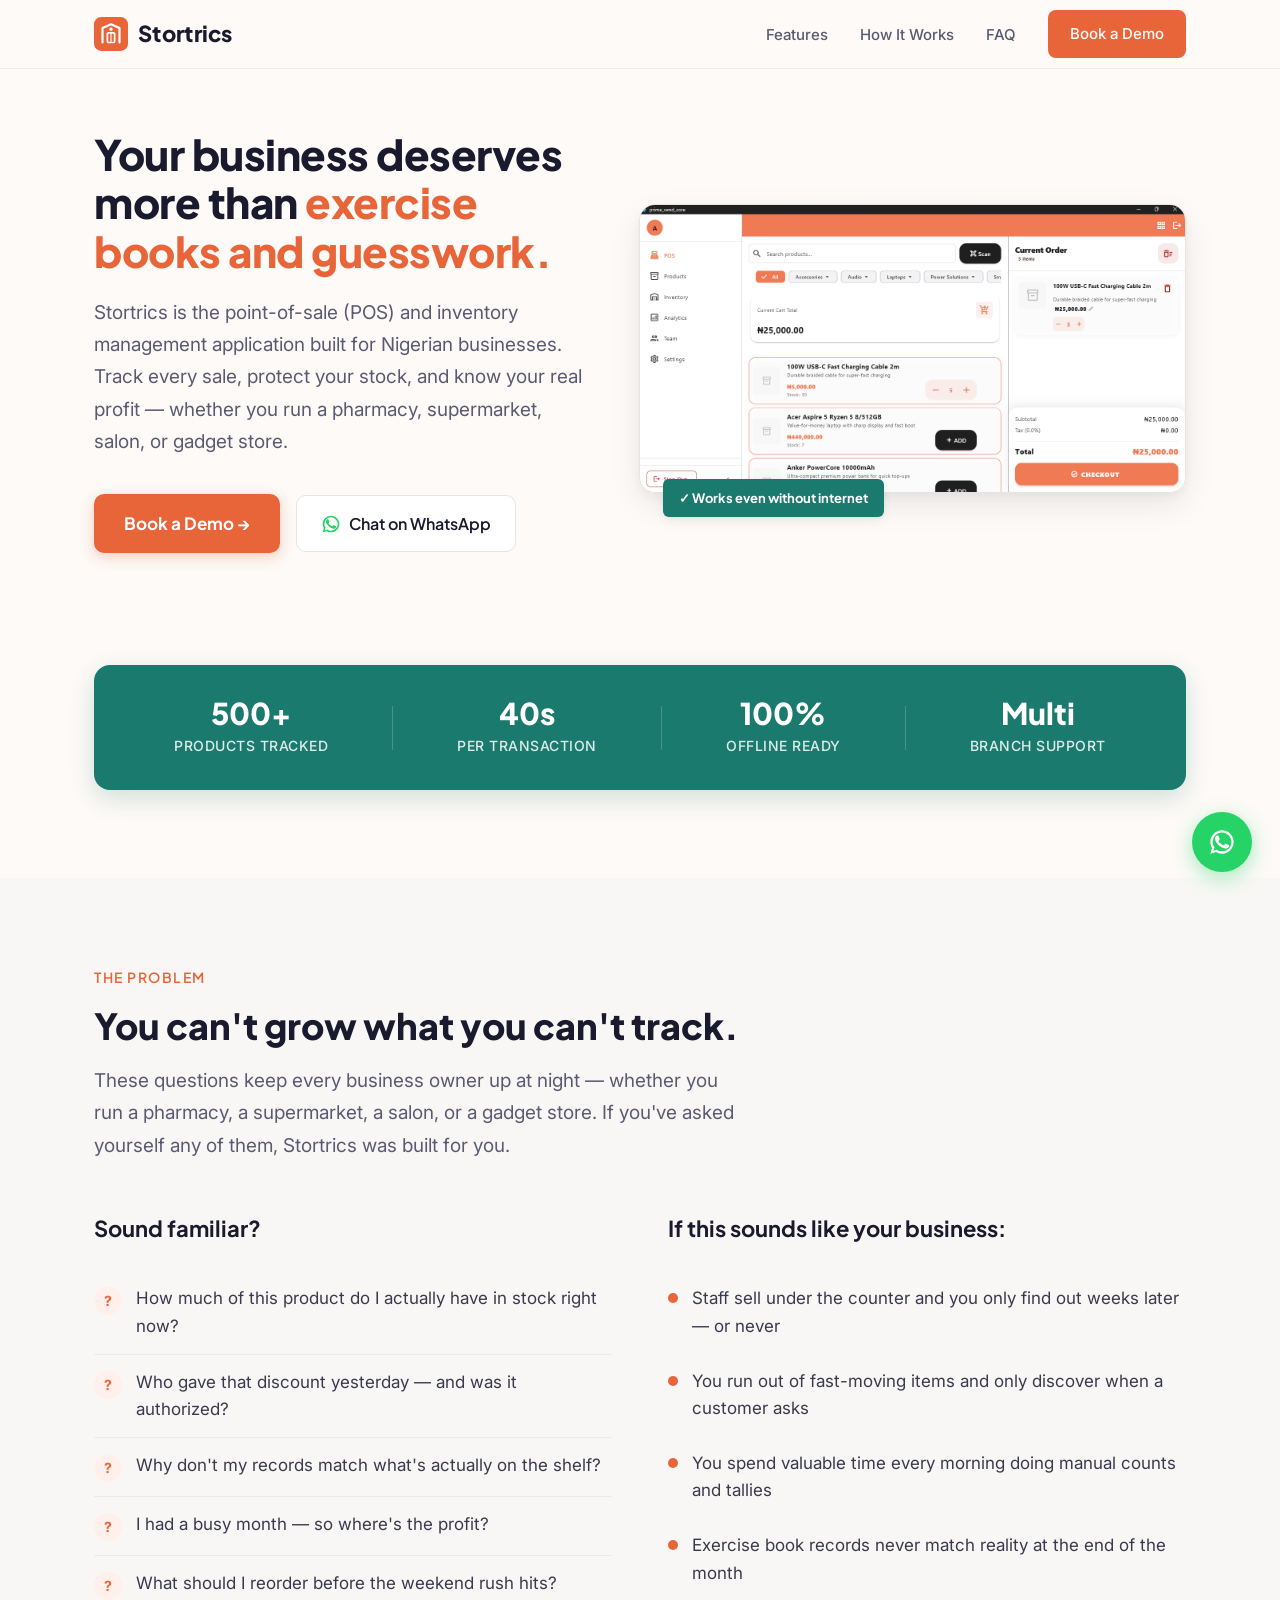
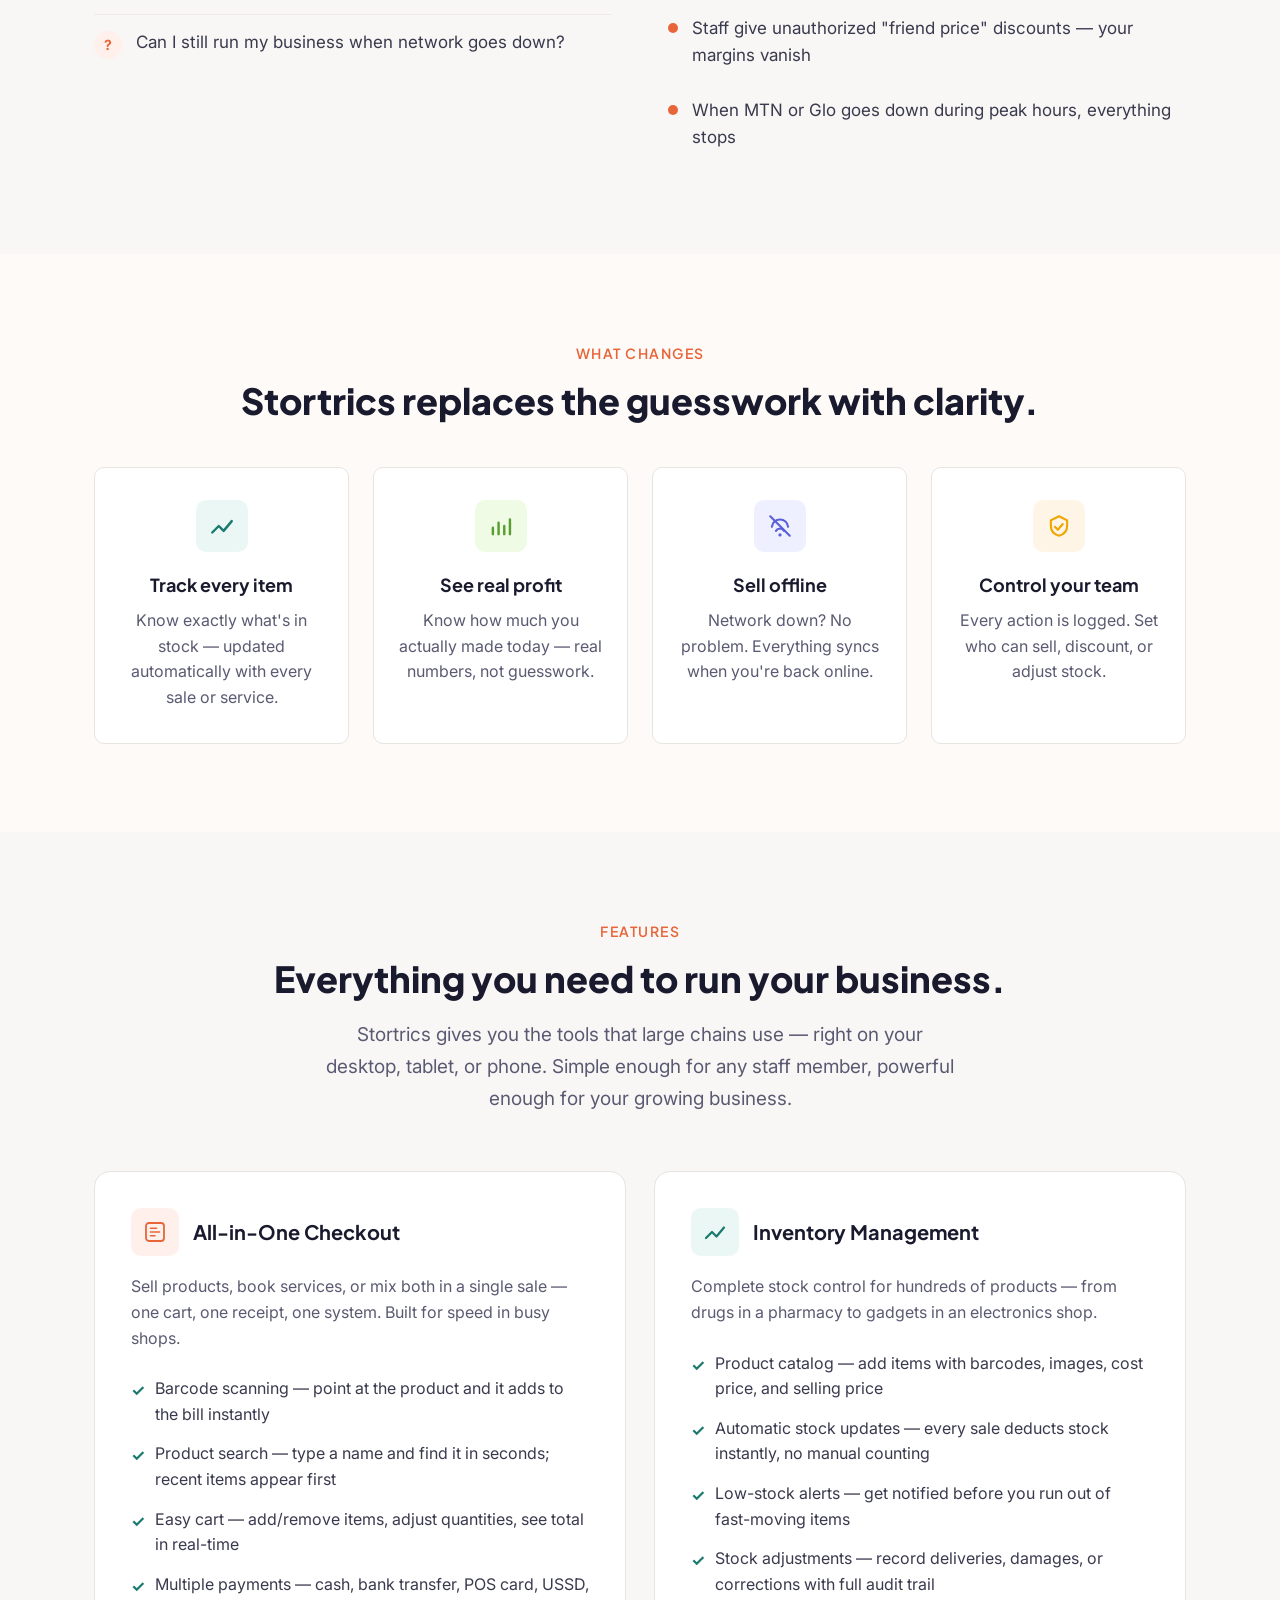
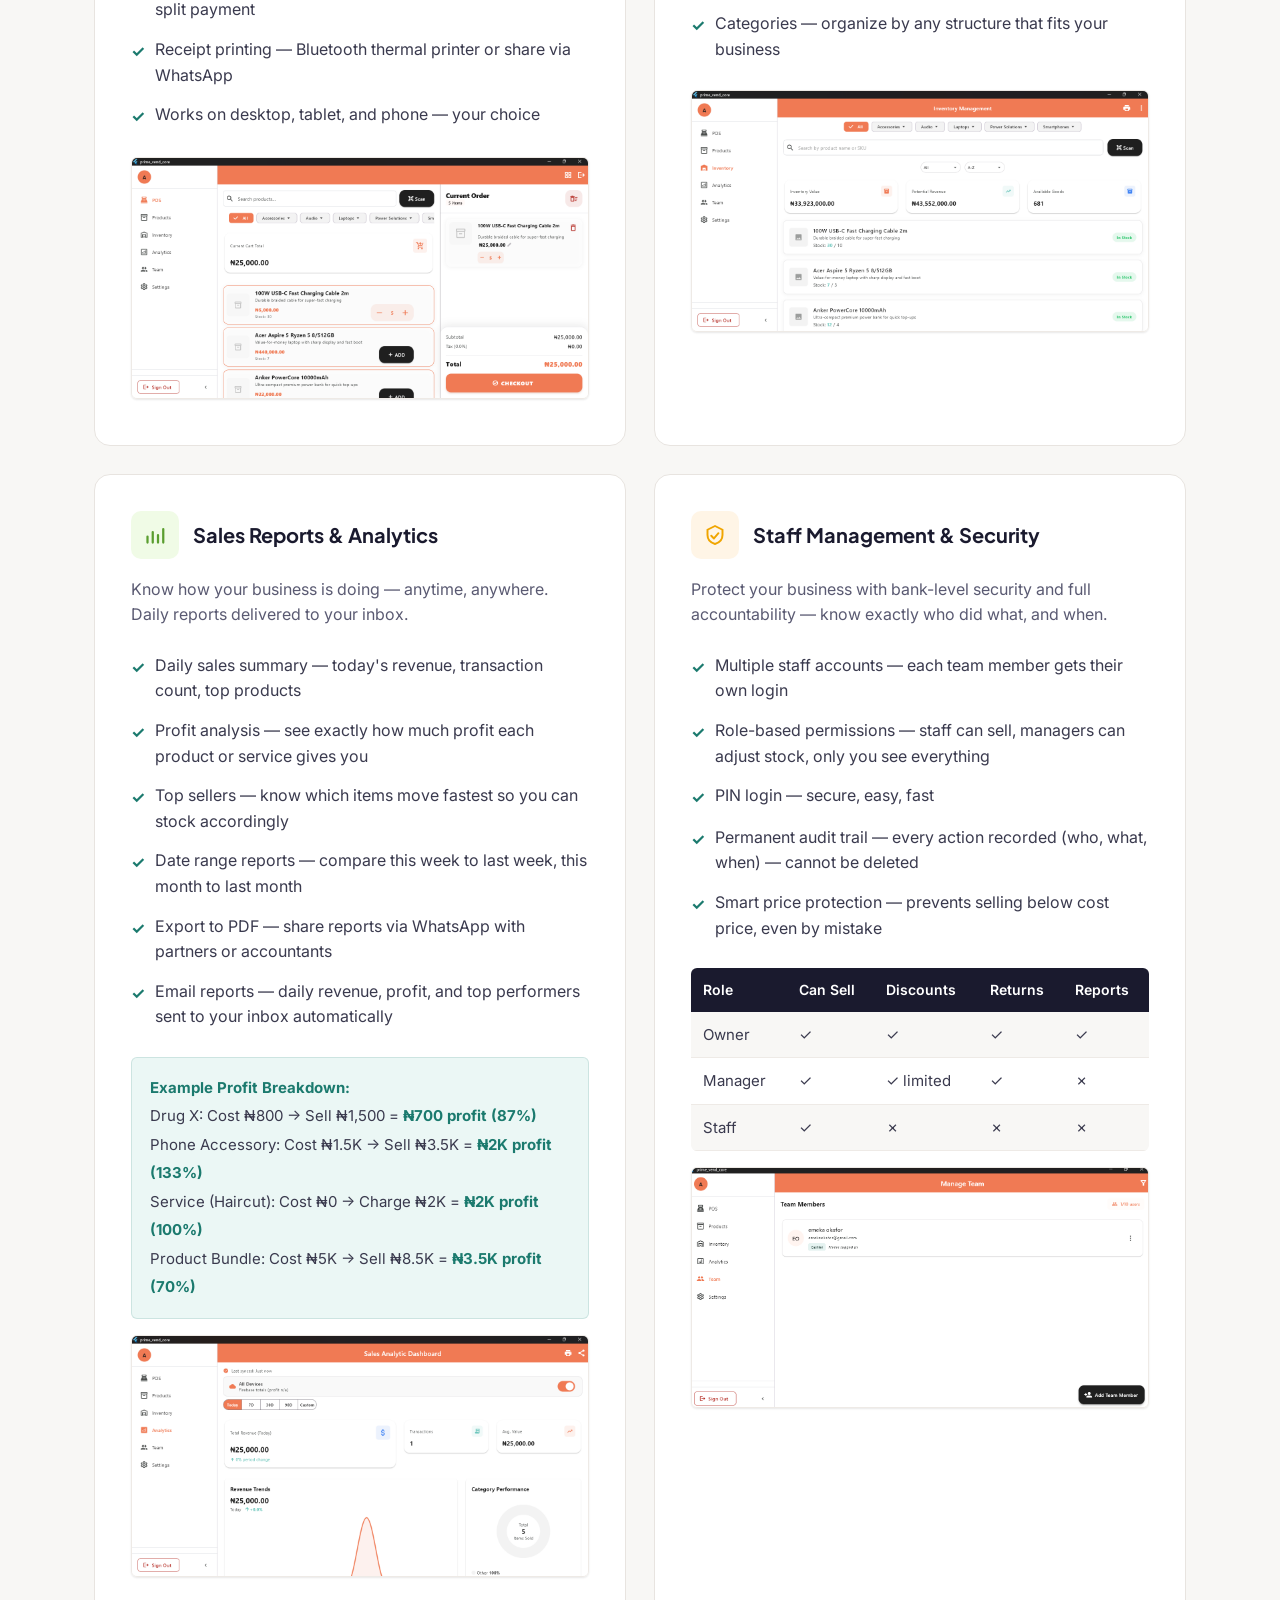
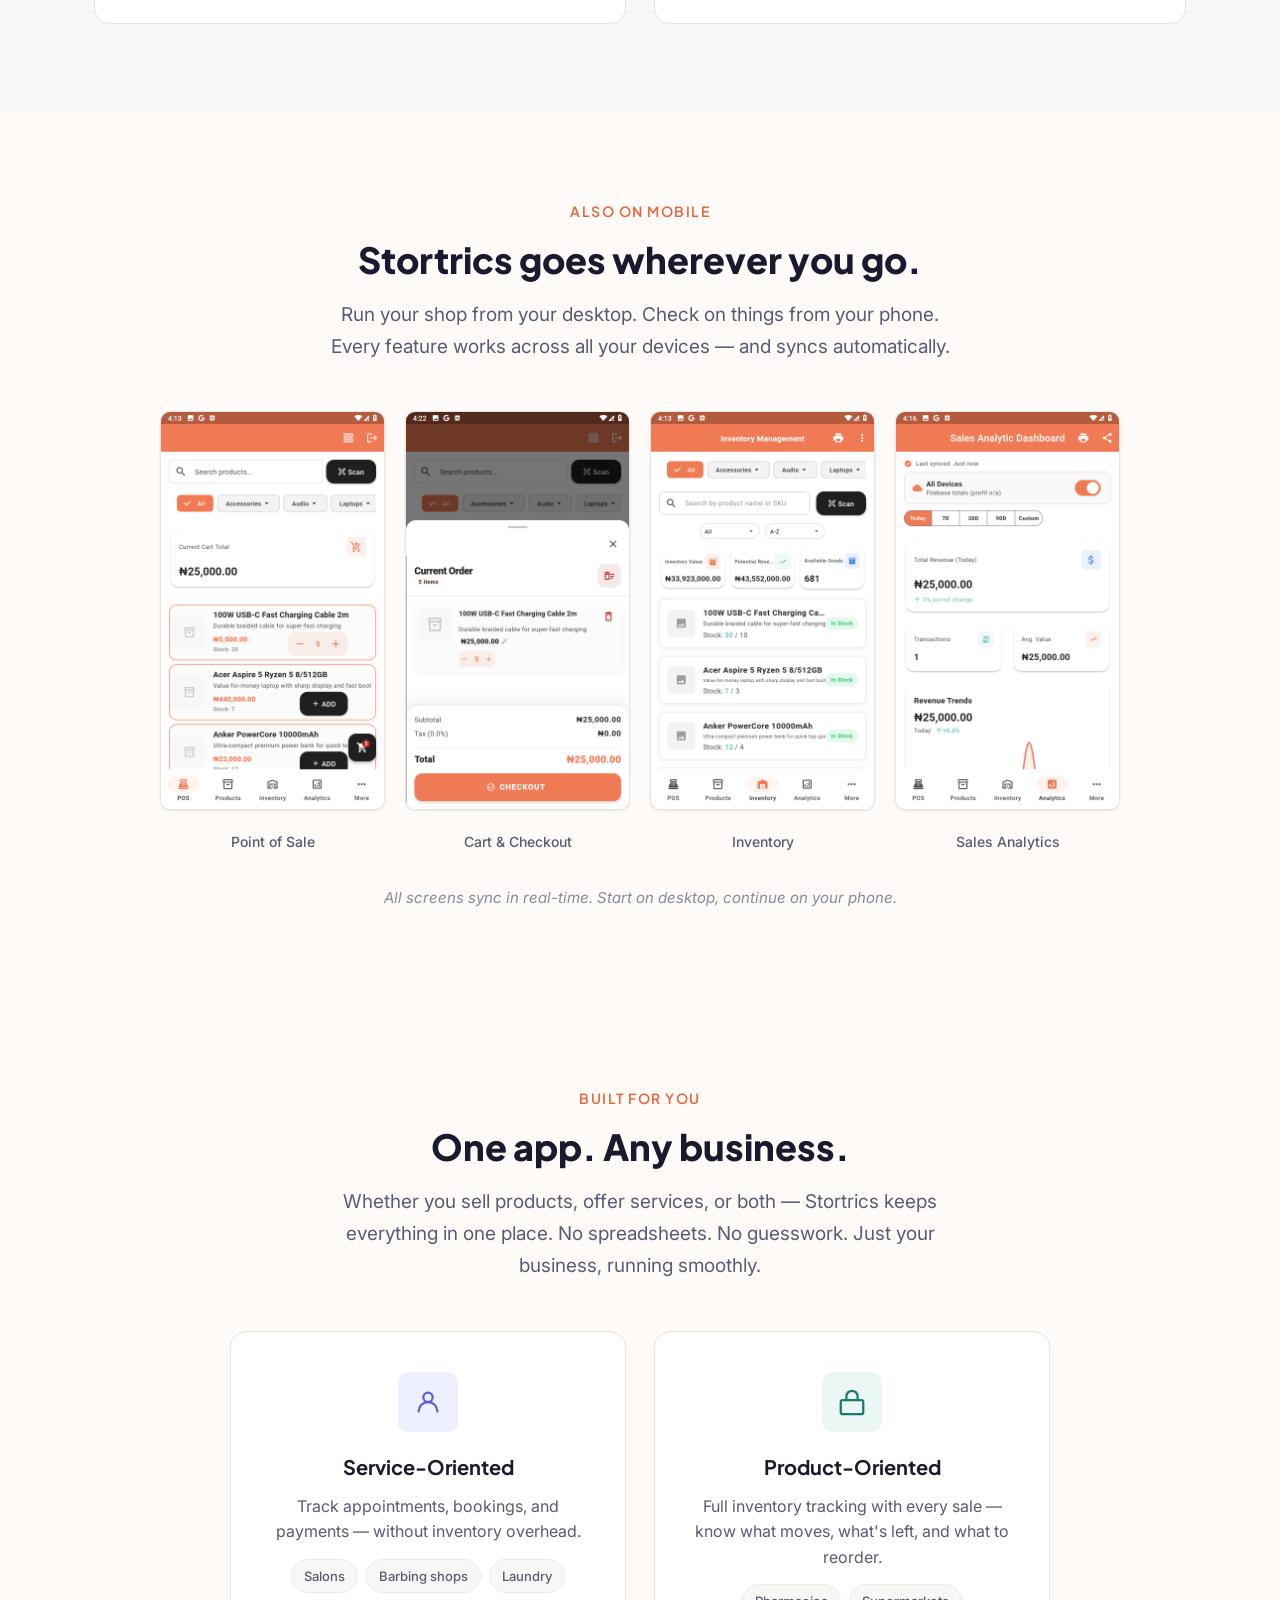
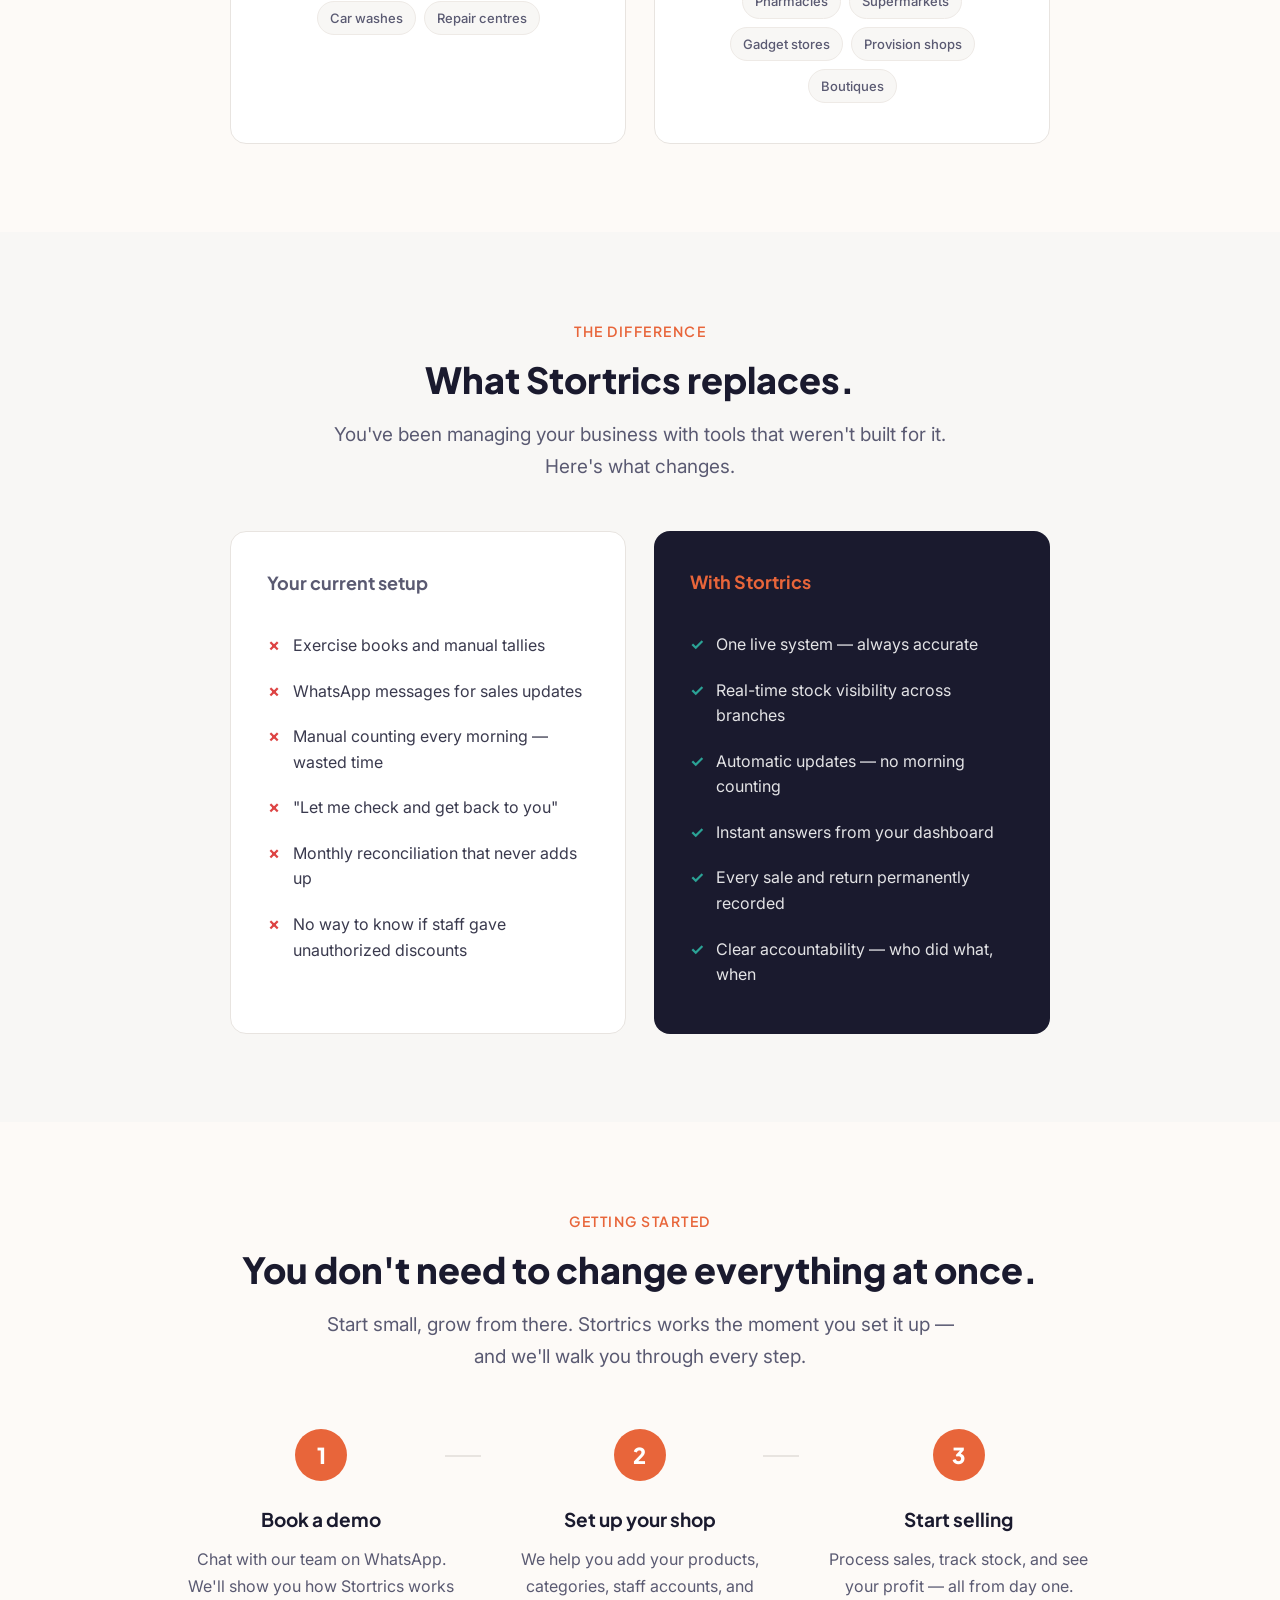
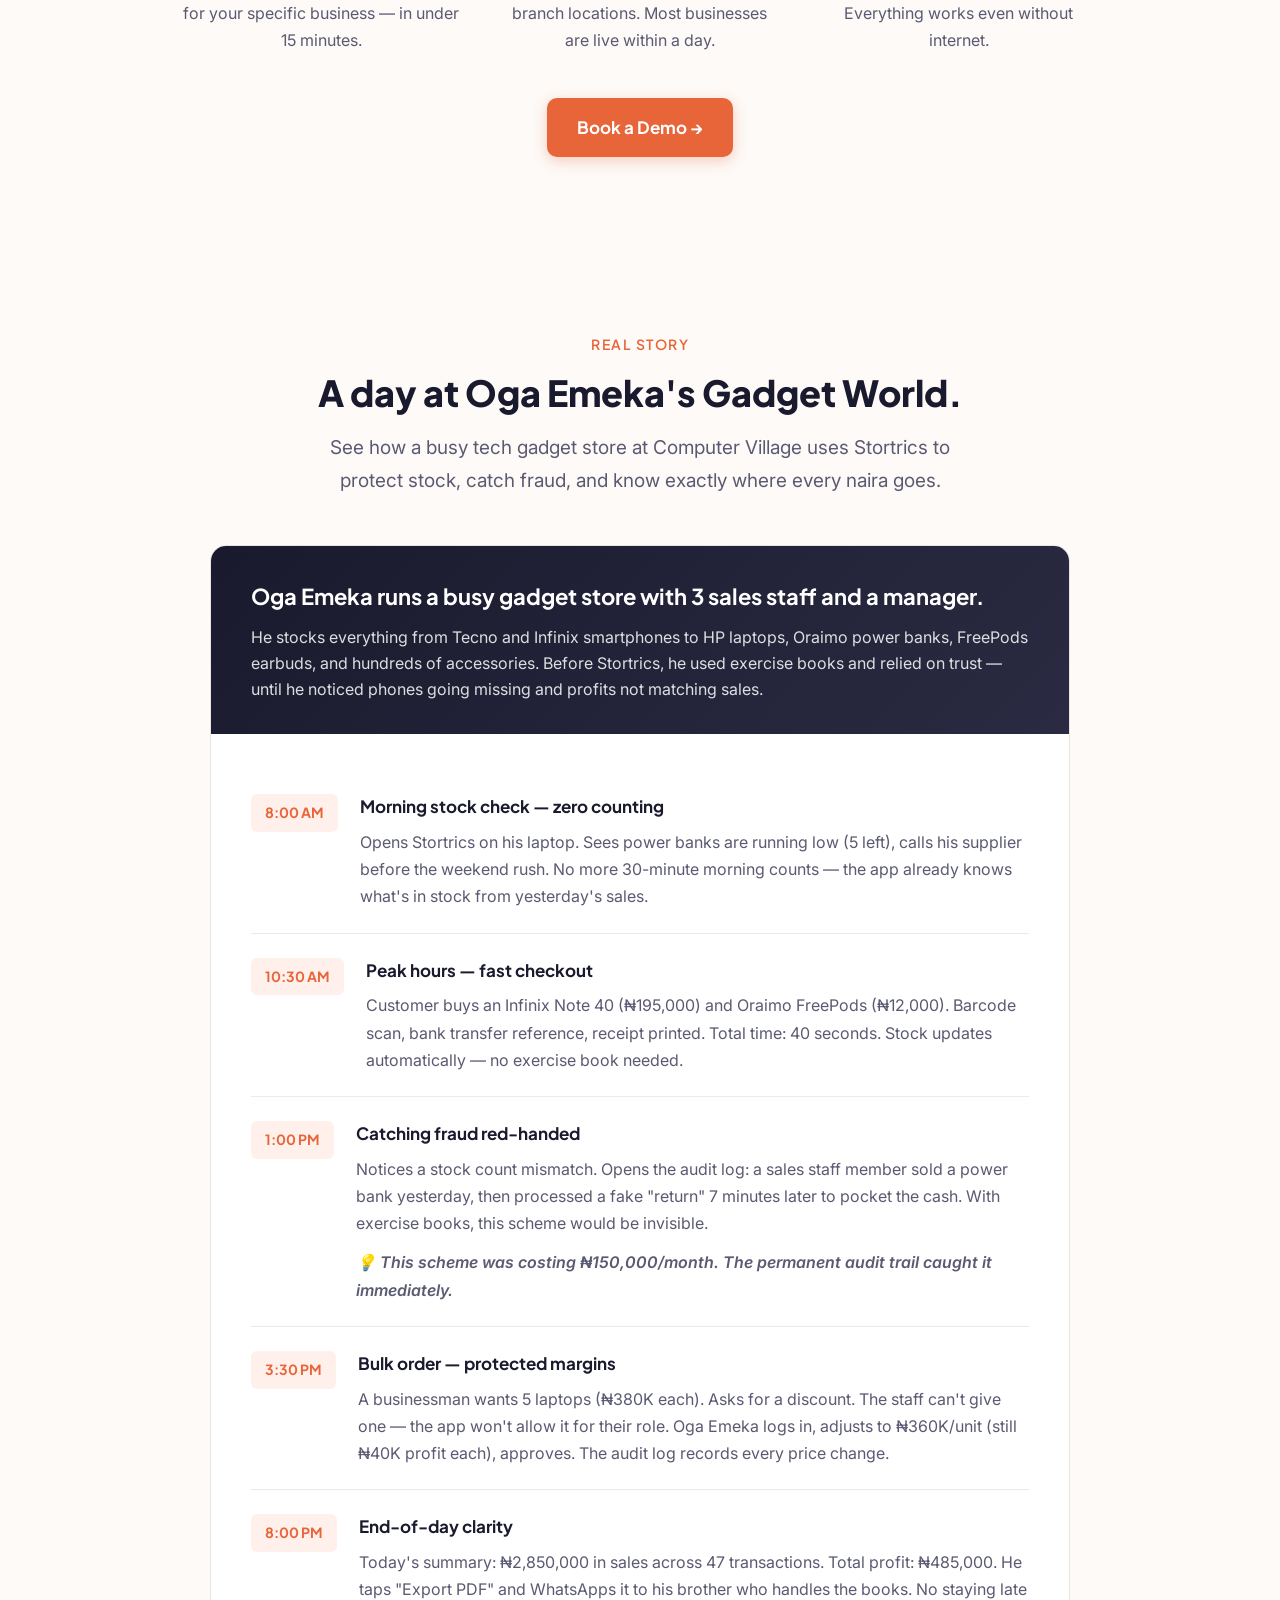
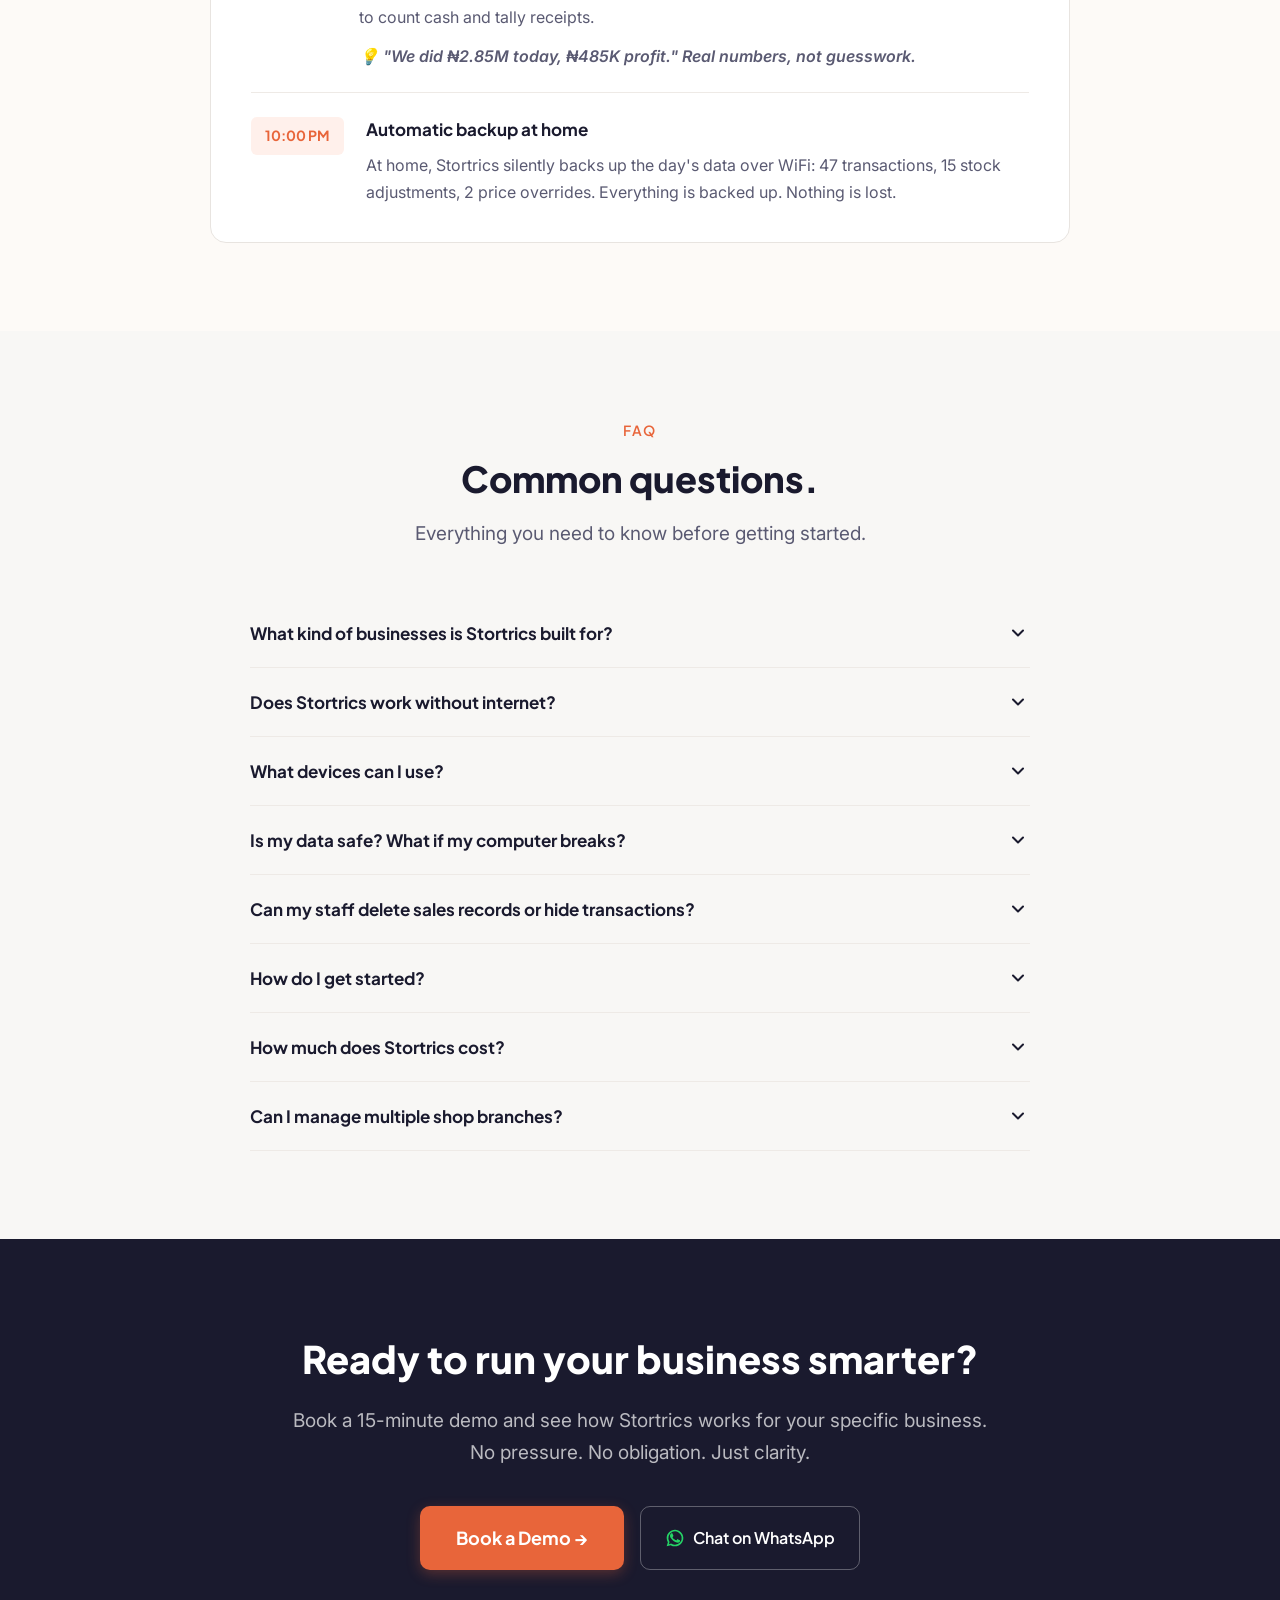
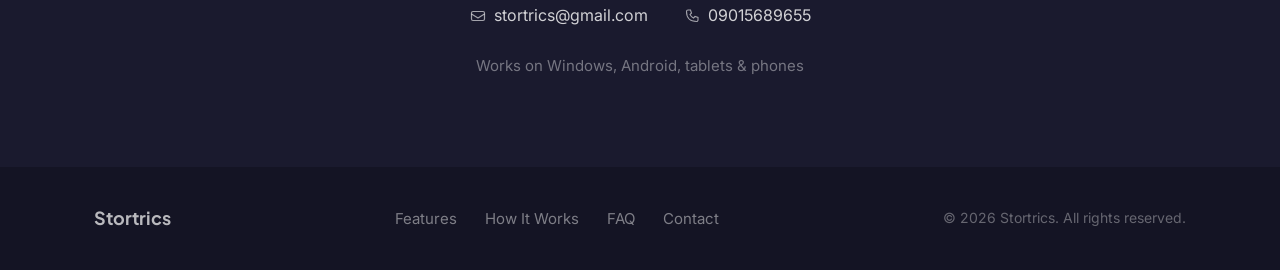
==== commit 4895a57b: "Comment out demo section in index.html" ====
--- a/index.html
+++ b/index.html
@@ -62,9 +62,9 @@
             and know your real profit — whether you run a pharmacy, supermarket, salon, or gadget store.
           </p>
           <div class="hero-actions">
-            <a href="https://wa.me/2349077404771?text=Hi%2C%20I%27d%20like%20to%20book%20a%20demo%20of%20Stortrics."
+            <a href="https://wa.me/2349015689655?text=Hi%2C%20I%27d%20like%20to%20book%20a%20demo%20of%20Stortrics."
               target="_blank" rel="noopener" class="btn-primary">Book a Demo →</a>
-            <a href="https://wa.me/2349077404771?text=Hi%2C%20I%27m%20interested%20in%20Stortrics." target="_blank"
+            <a href="https://wa.me/2349015689655?text=Hi%2C%20I%27m%20interested%20in%20Stortrics." target="_blank"
               rel="noopener" class="btn-whatsapp">
               <svg width="20" height="20" viewBox="0 0 24 24" fill="none">
                 <path
@@ -598,7 +598,7 @@
       </div>
 
       <div class="how-cta reveal">
-        <a href="https://wa.me/2349077404771?text=Hi%2C%20I%27d%20like%20to%20book%20a%20demo%20of%20Stortrics."
+        <a href="https://wa.me/2349015689655?text=Hi%2C%20I%27d%20like%20to%20book%20a%20demo%20of%20Stortrics."
           target="_blank" rel="noopener" class="btn-primary">Book a Demo →</a>
       </div>
     </div>
@@ -607,7 +607,8 @@
   <!-- ══════════════════════════════════════════
        DEMO VIDEO
        ══════════════════════════════════════════ -->
-  <section class="demo-section" id="demo">
+  <!--   
+       <section class="demo-section" id="demo">
     <div class="container">
       <div class="section-header reveal">
         <div class="section-label">See It in Action</div>
@@ -631,6 +632,7 @@
       </div>
     </div>
   </section>
+ -->
 
   <!-- ══════════════════════════════════════════
        USER STORY
@@ -902,10 +904,10 @@
         No pressure. No obligation. Just clarity.
       </p>
       <div class="cta-buttons reveal">
-        <a href="https://wa.me/2349077404771?text=Hi%2C%20I%27d%20like%20to%20book%20a%20demo%20of%20Stortrics."
+        <a href="https://wa.me/2349015689655?text=Hi%2C%20I%27d%20like%20to%20book%20a%20demo%20of%20Stortrics."
           target="_blank" rel="noopener" class="btn-primary" style="font-size:18px; padding: 17px 36px;">Book a Demo
           →</a>
-        <a href="https://wa.me/2349077404771?text=Hi%2C%20I%27m%20interested%20in%20Stortrics%20and%20would%20like%20more%20information."
+        <a href="https://wa.me/2349015689655?text=Hi%2C%20I%27m%20interested%20in%20Stortrics%20and%20would%20like%20more%20information."
           target="_blank" rel="noopener" class="btn-whatsapp">
           <svg width="20" height="20" viewBox="0 0 24 24" fill="none">
             <path
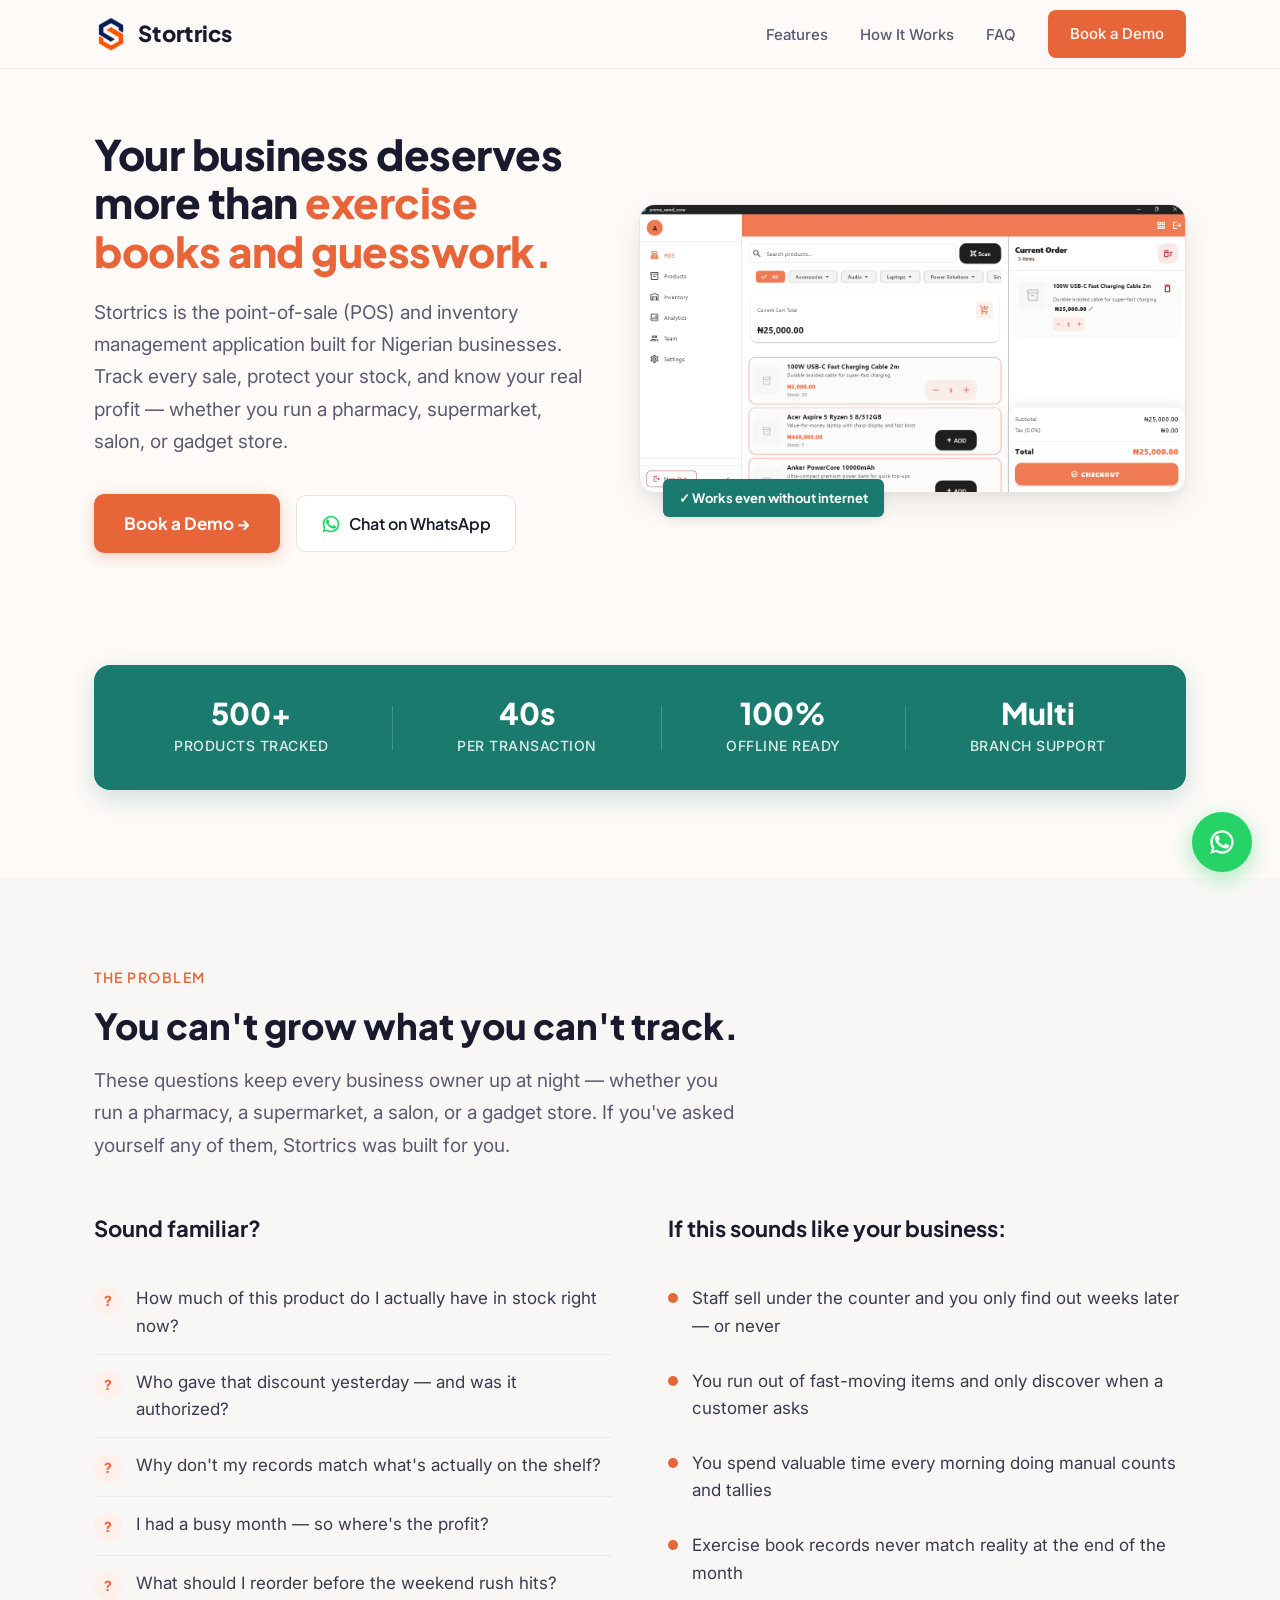
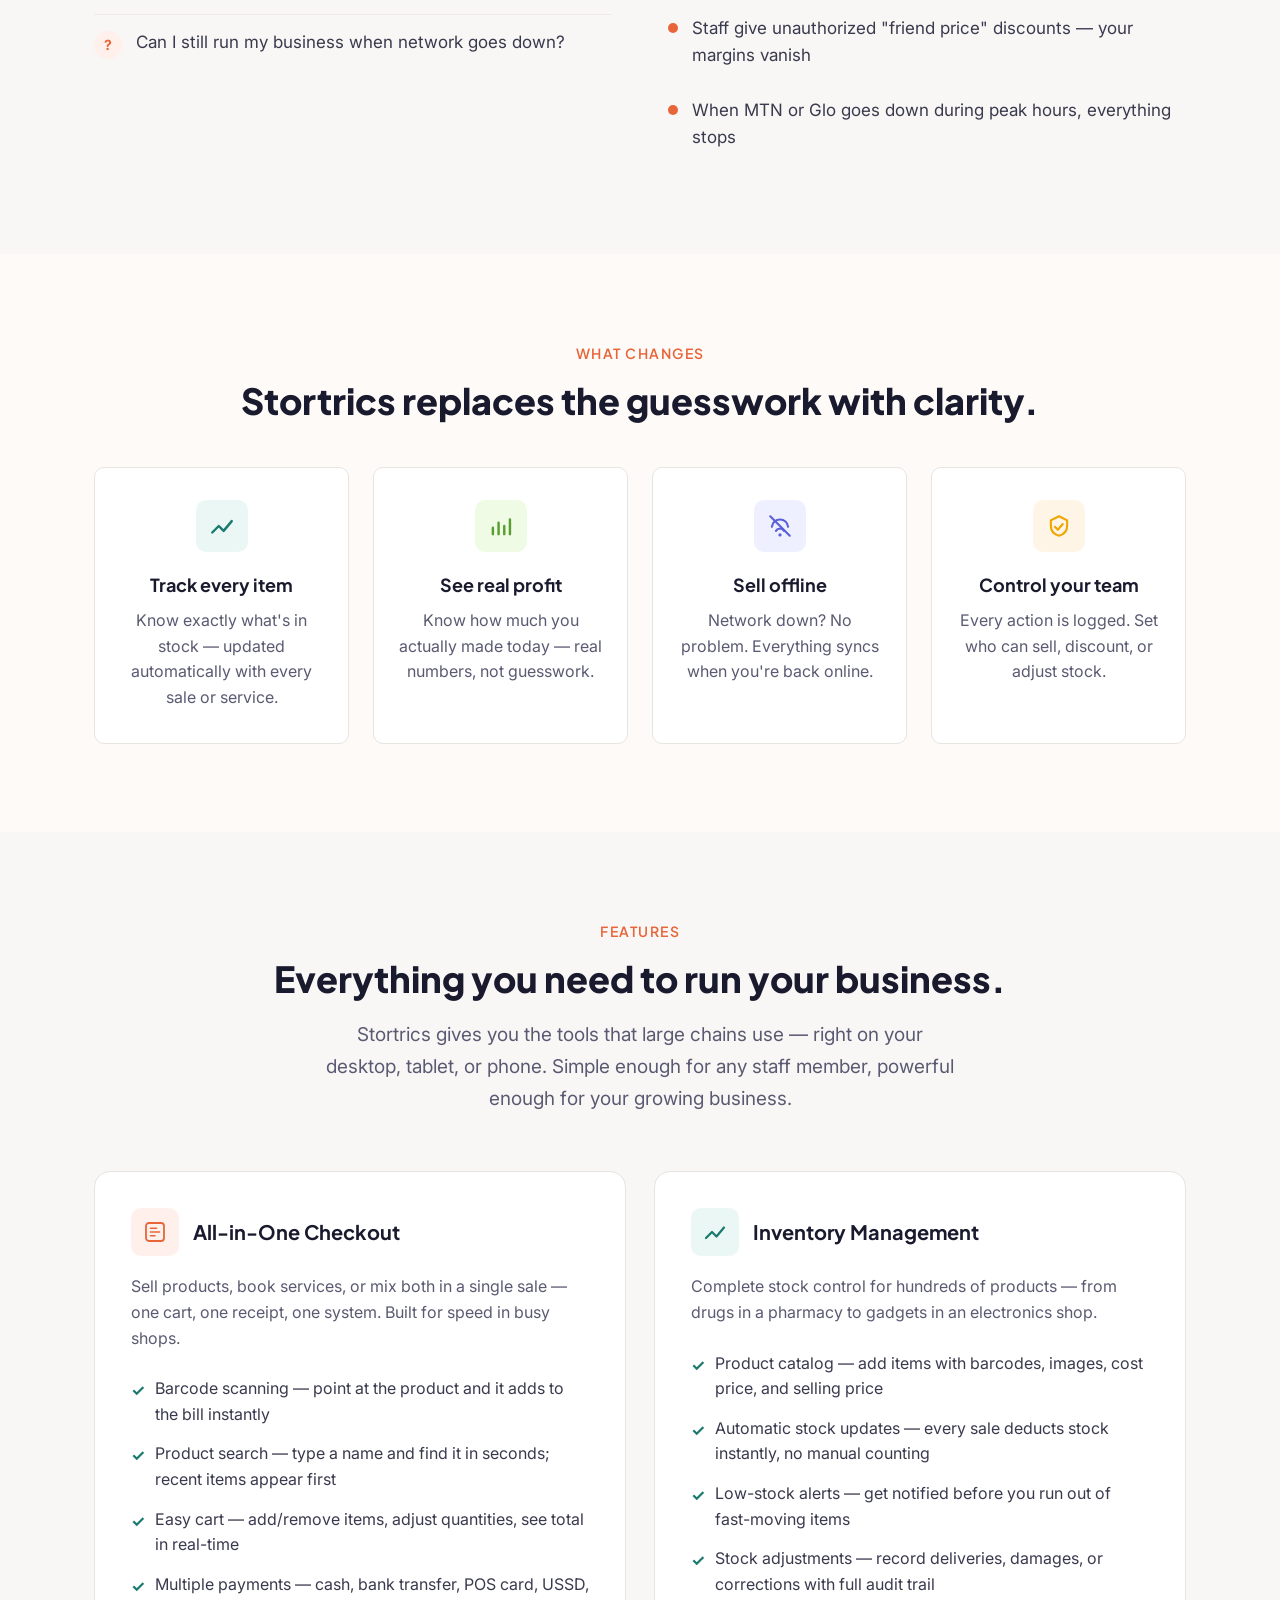
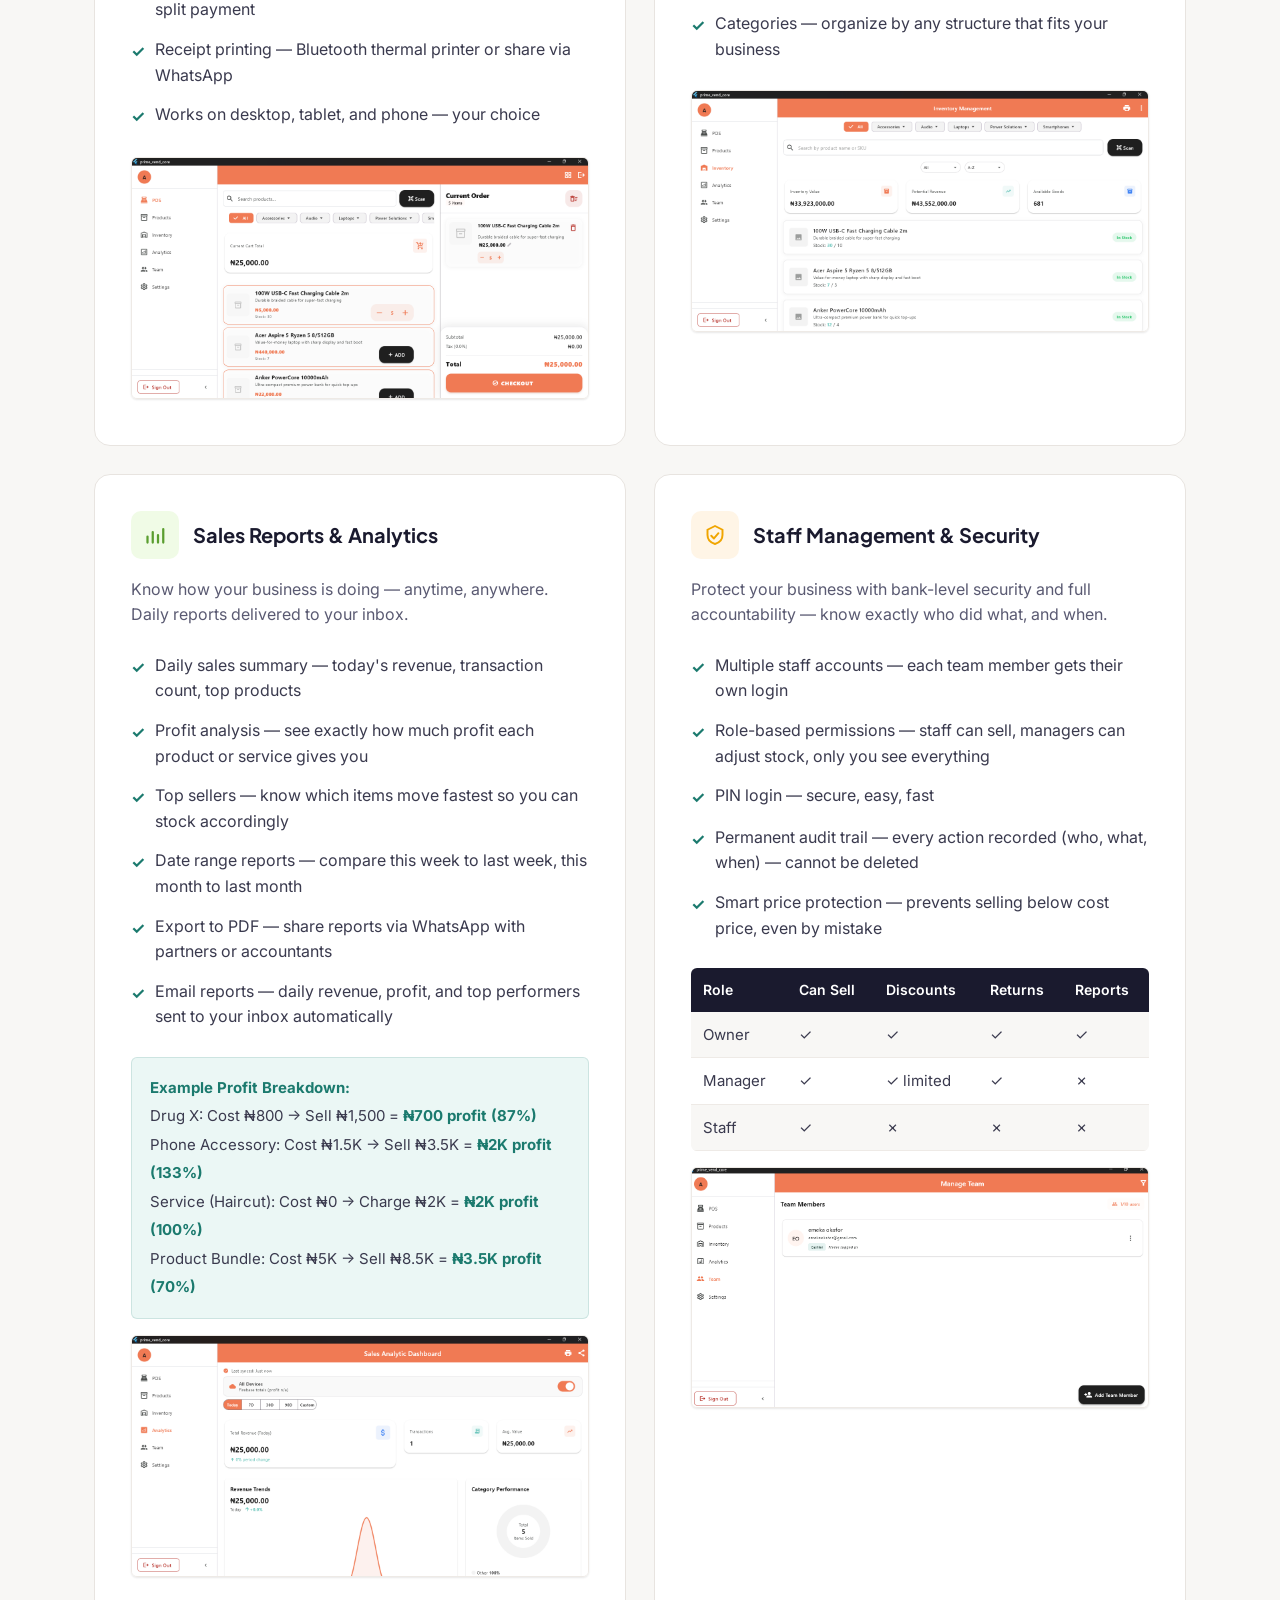
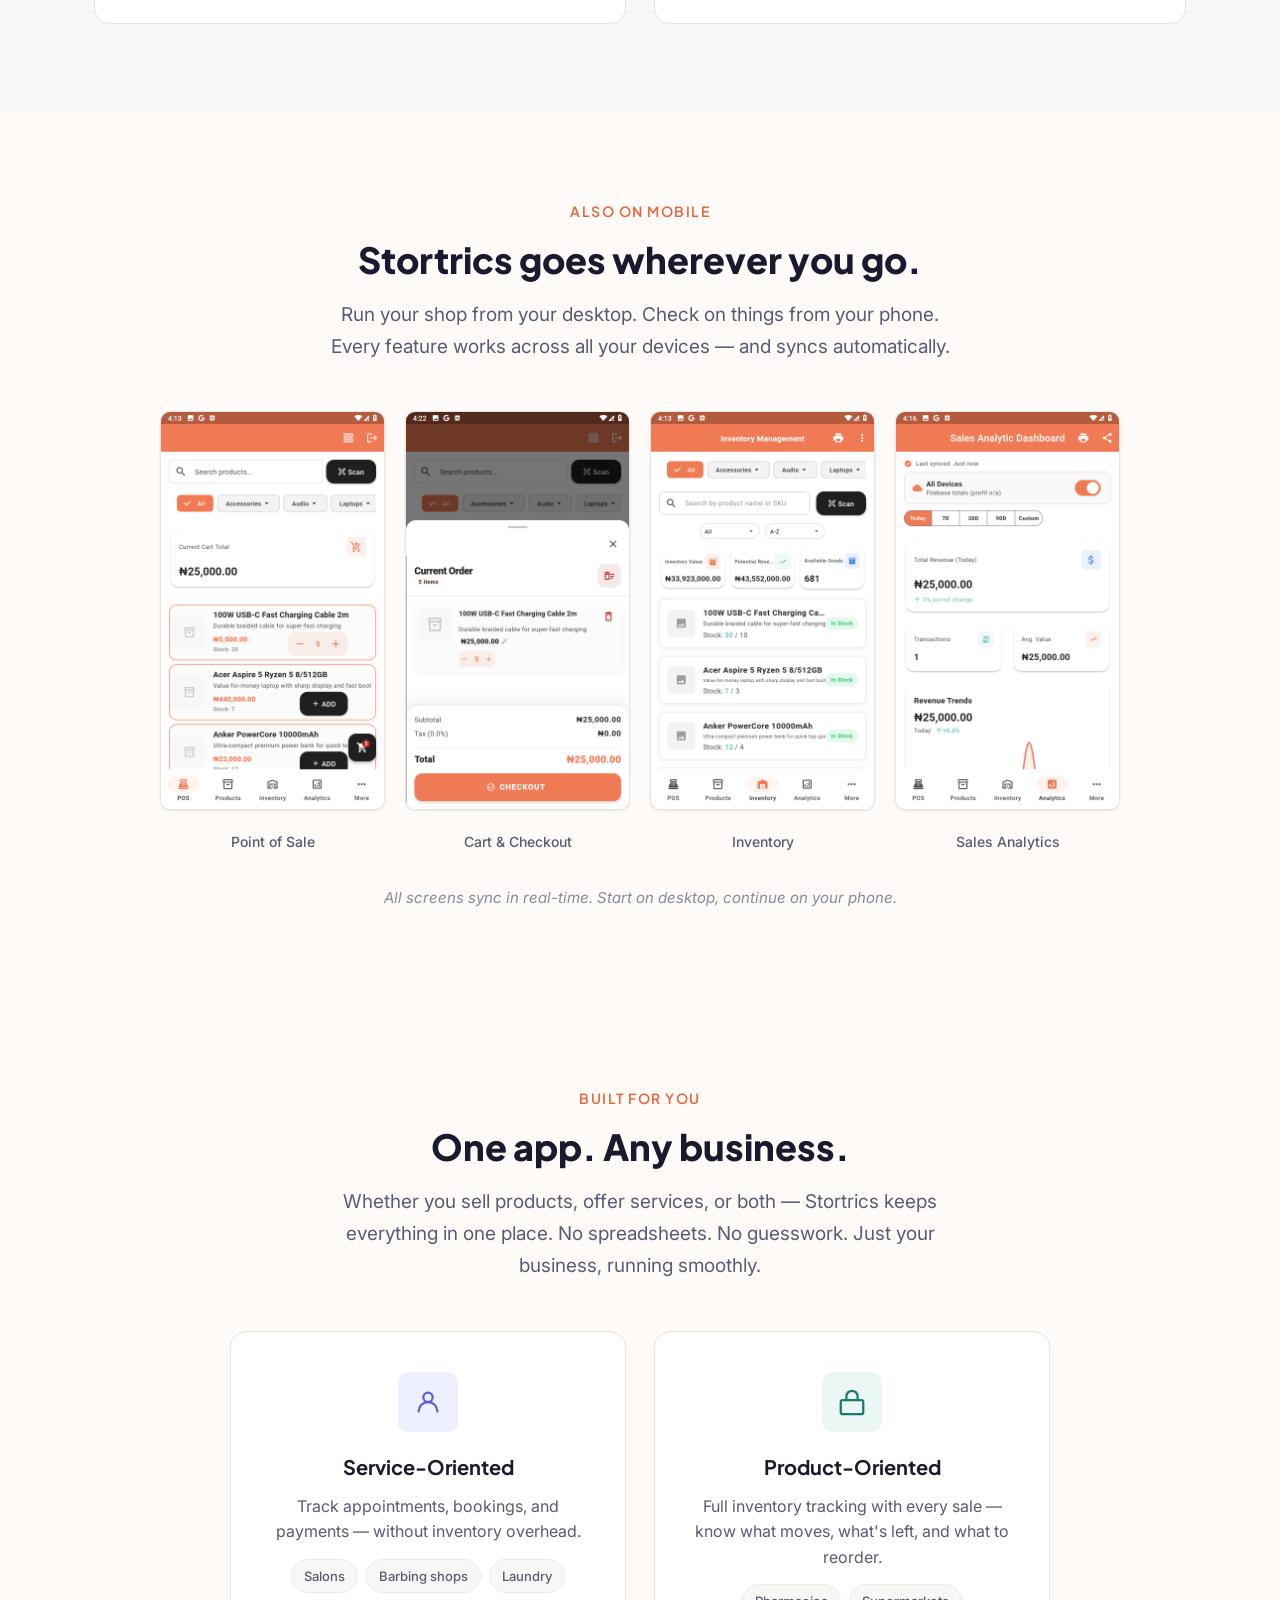
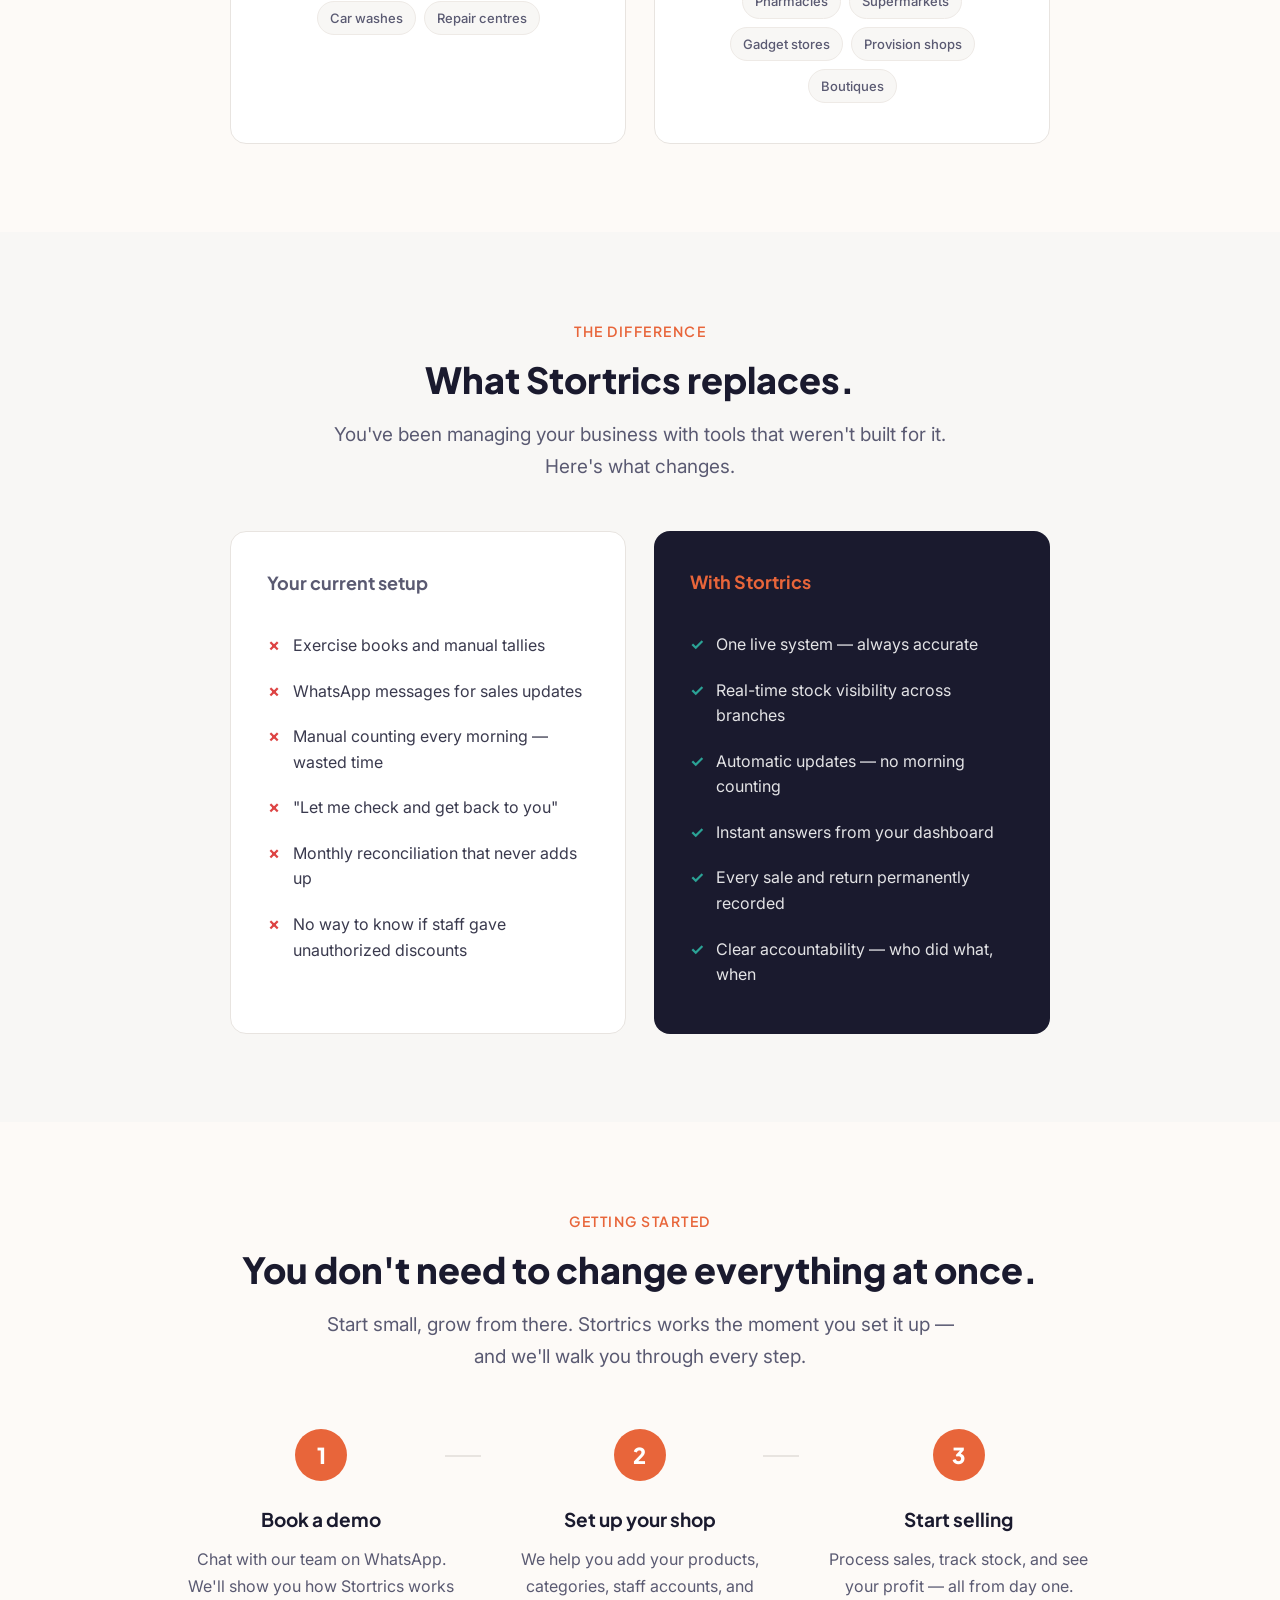
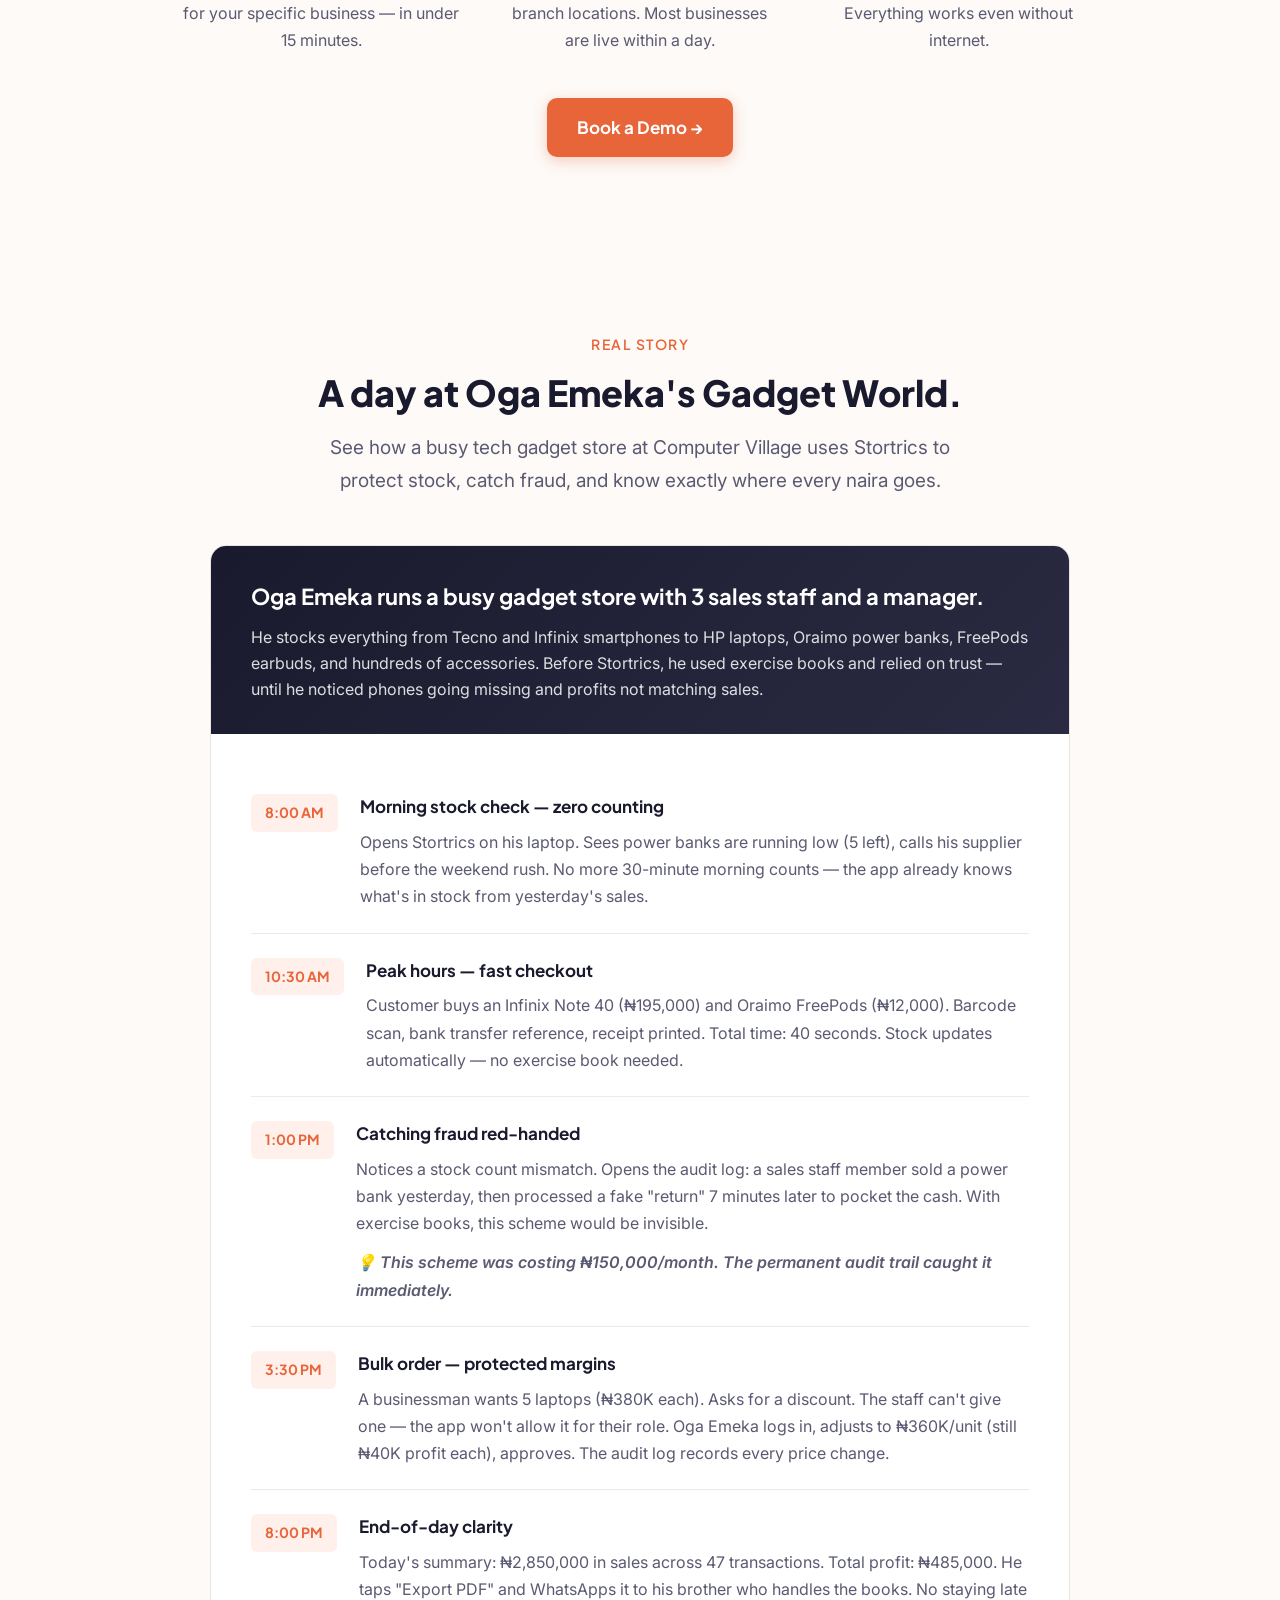
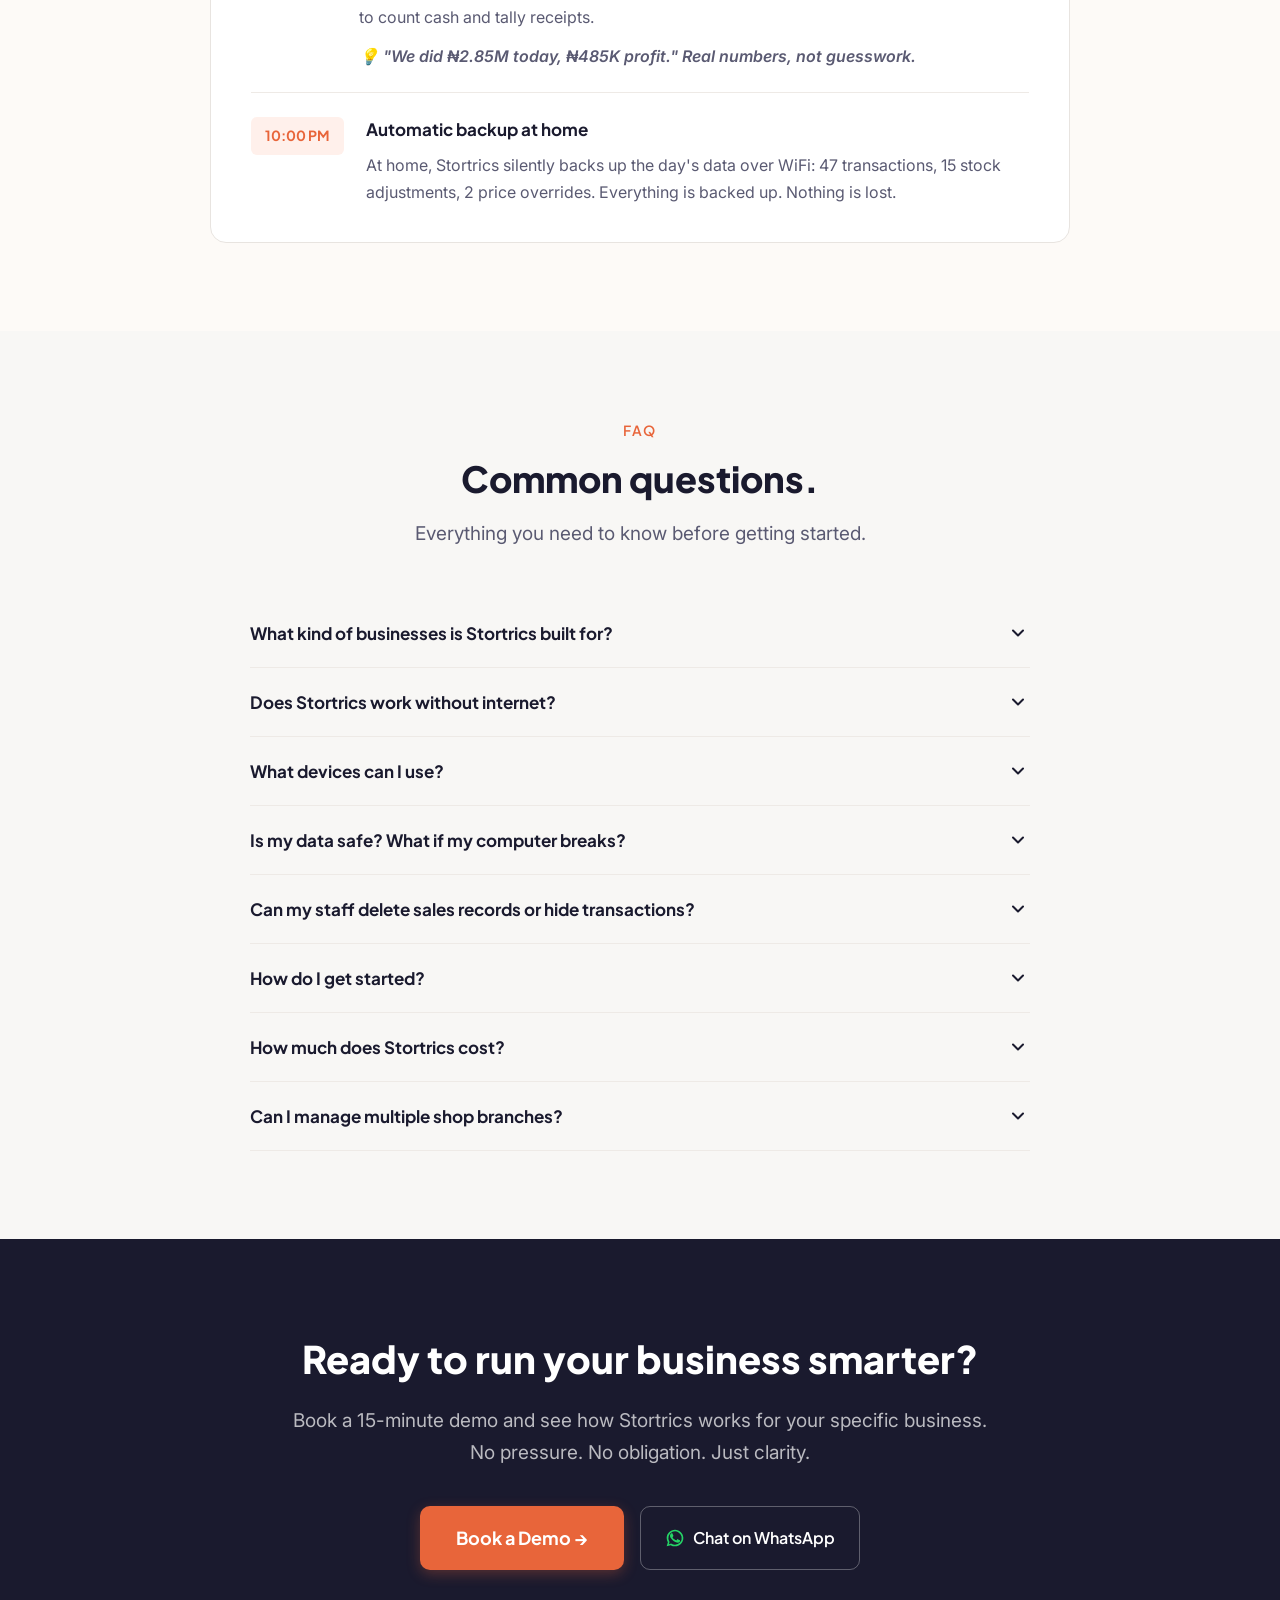
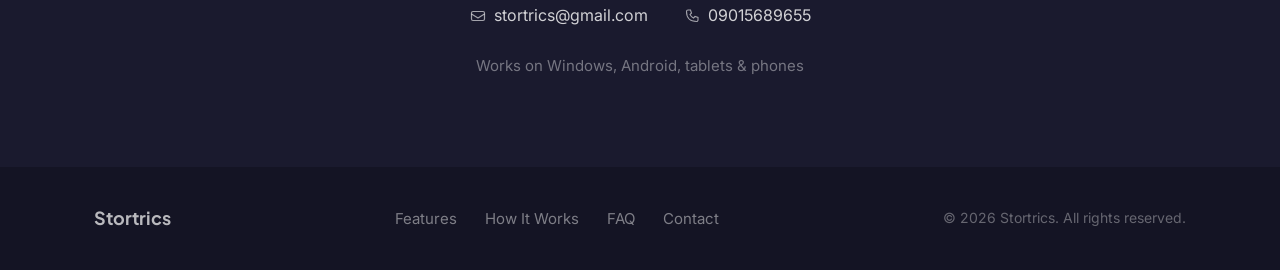
==== commit f955d9dd: "Add Stortrics logo image and update navigation styling" ====
--- a/index.html
+++ b/index.html
@@ -22,14 +22,7 @@
   <nav class="navbar" id="navbar">
     <div class="container nav-inner">
       <a href="#" class="nav-brand" id="nav-brand">
-        <svg width="34" height="34" viewBox="0 0 28 28" fill="none">
-          <rect width="28" height="28" rx="6" fill="#E8653A" />
-          <path d="M7 21V9L14 6l7 3v12" stroke="#fff" stroke-width="1.8" stroke-linecap="round"
-            stroke-linejoin="round" />
-          <rect x="11" y="13" width="6" height="8" rx="1" stroke="#fff" stroke-width="1.4" />
-          <line x1="14" y1="13" x2="14" y2="21" stroke="#fff" stroke-width="0.9" />
-          <circle cx="14" cy="10" r="1.3" fill="#fff" />
-        </svg>
+        <img src="images/stortrics-logo.png" alt="Stortrics logo" width="34" height="34" class="nav-brand-icon">
         <span class="nav-brand-name">Stortrics</span>
       </a>
 
--- a/style.css
+++ b/style.css
@@ -136,8 +136,11 @@
       text-decoration: none;
     }
 
-    .nav-brand svg {
+    .nav-brand svg,
+    .nav-brand img {
       flex-shrink: 0;
+      display: block;
+      object-fit: contain;
     }
 
     .nav-brand-name {
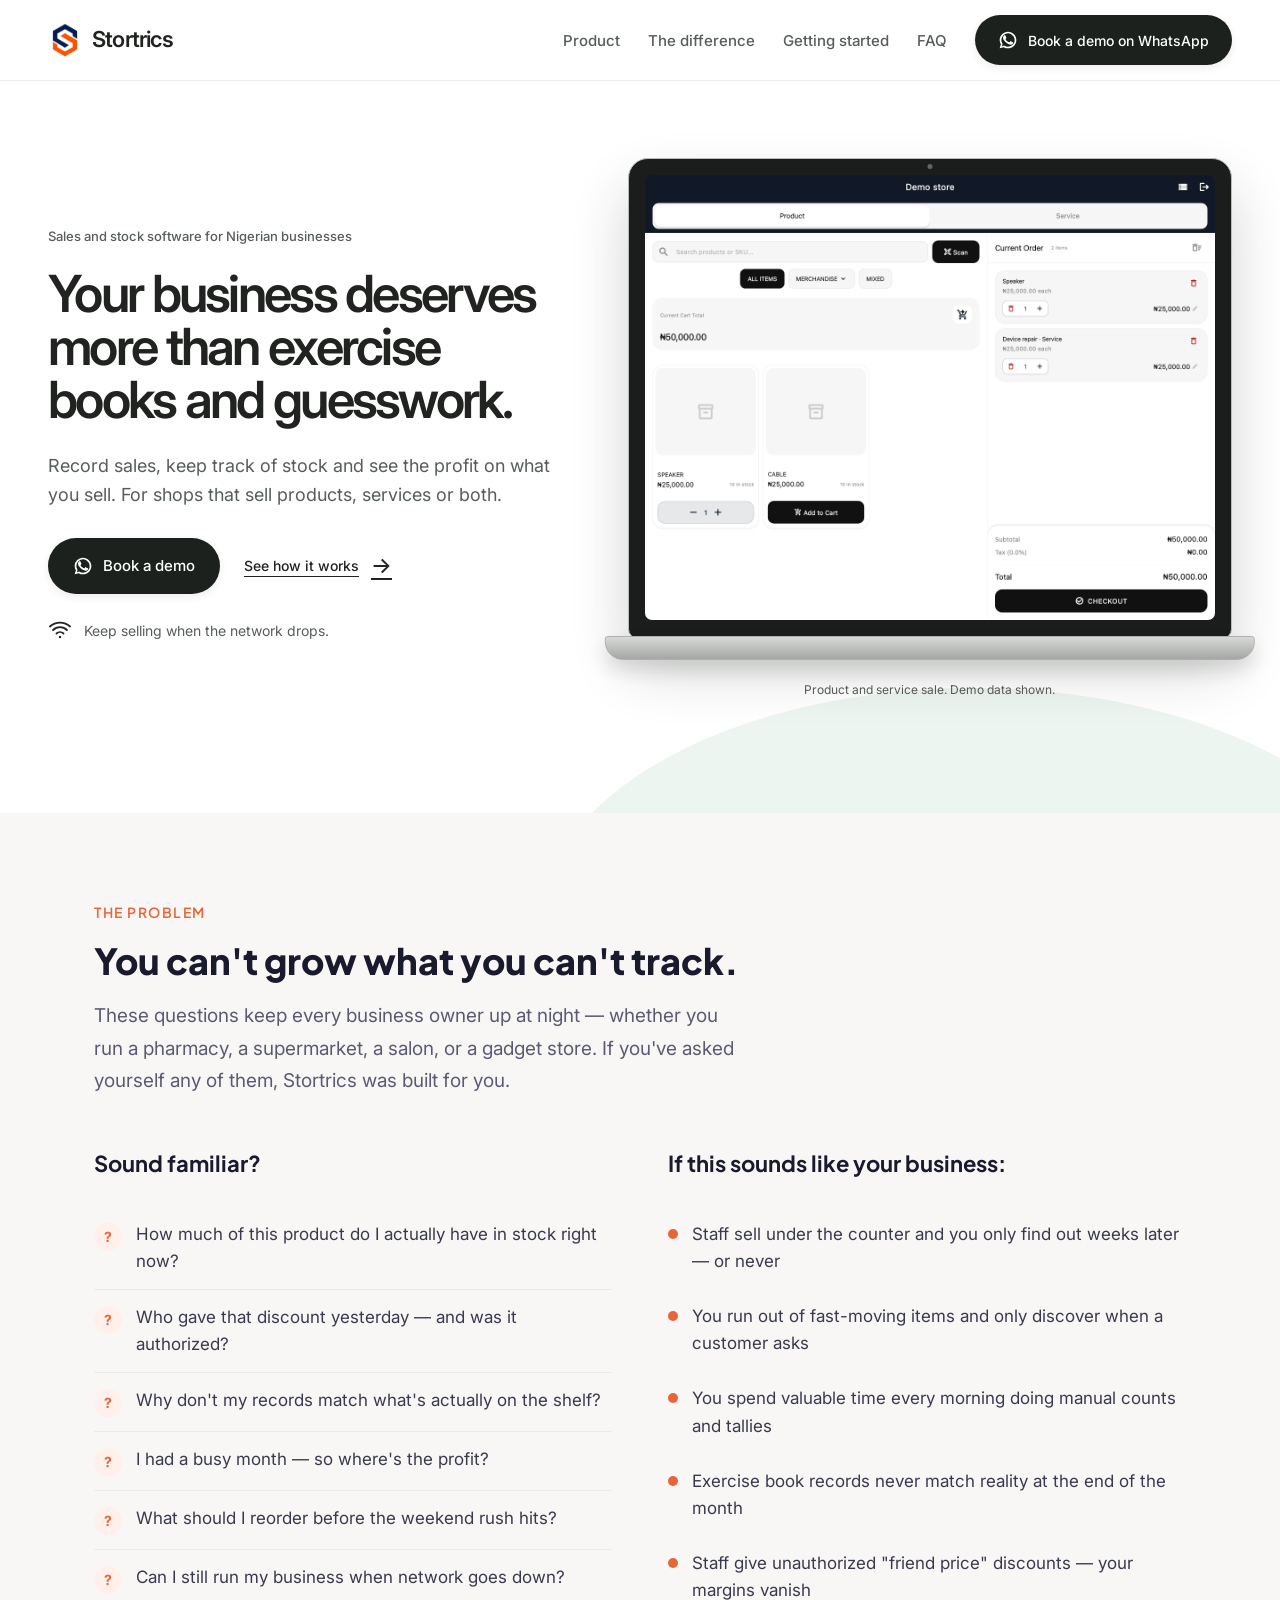
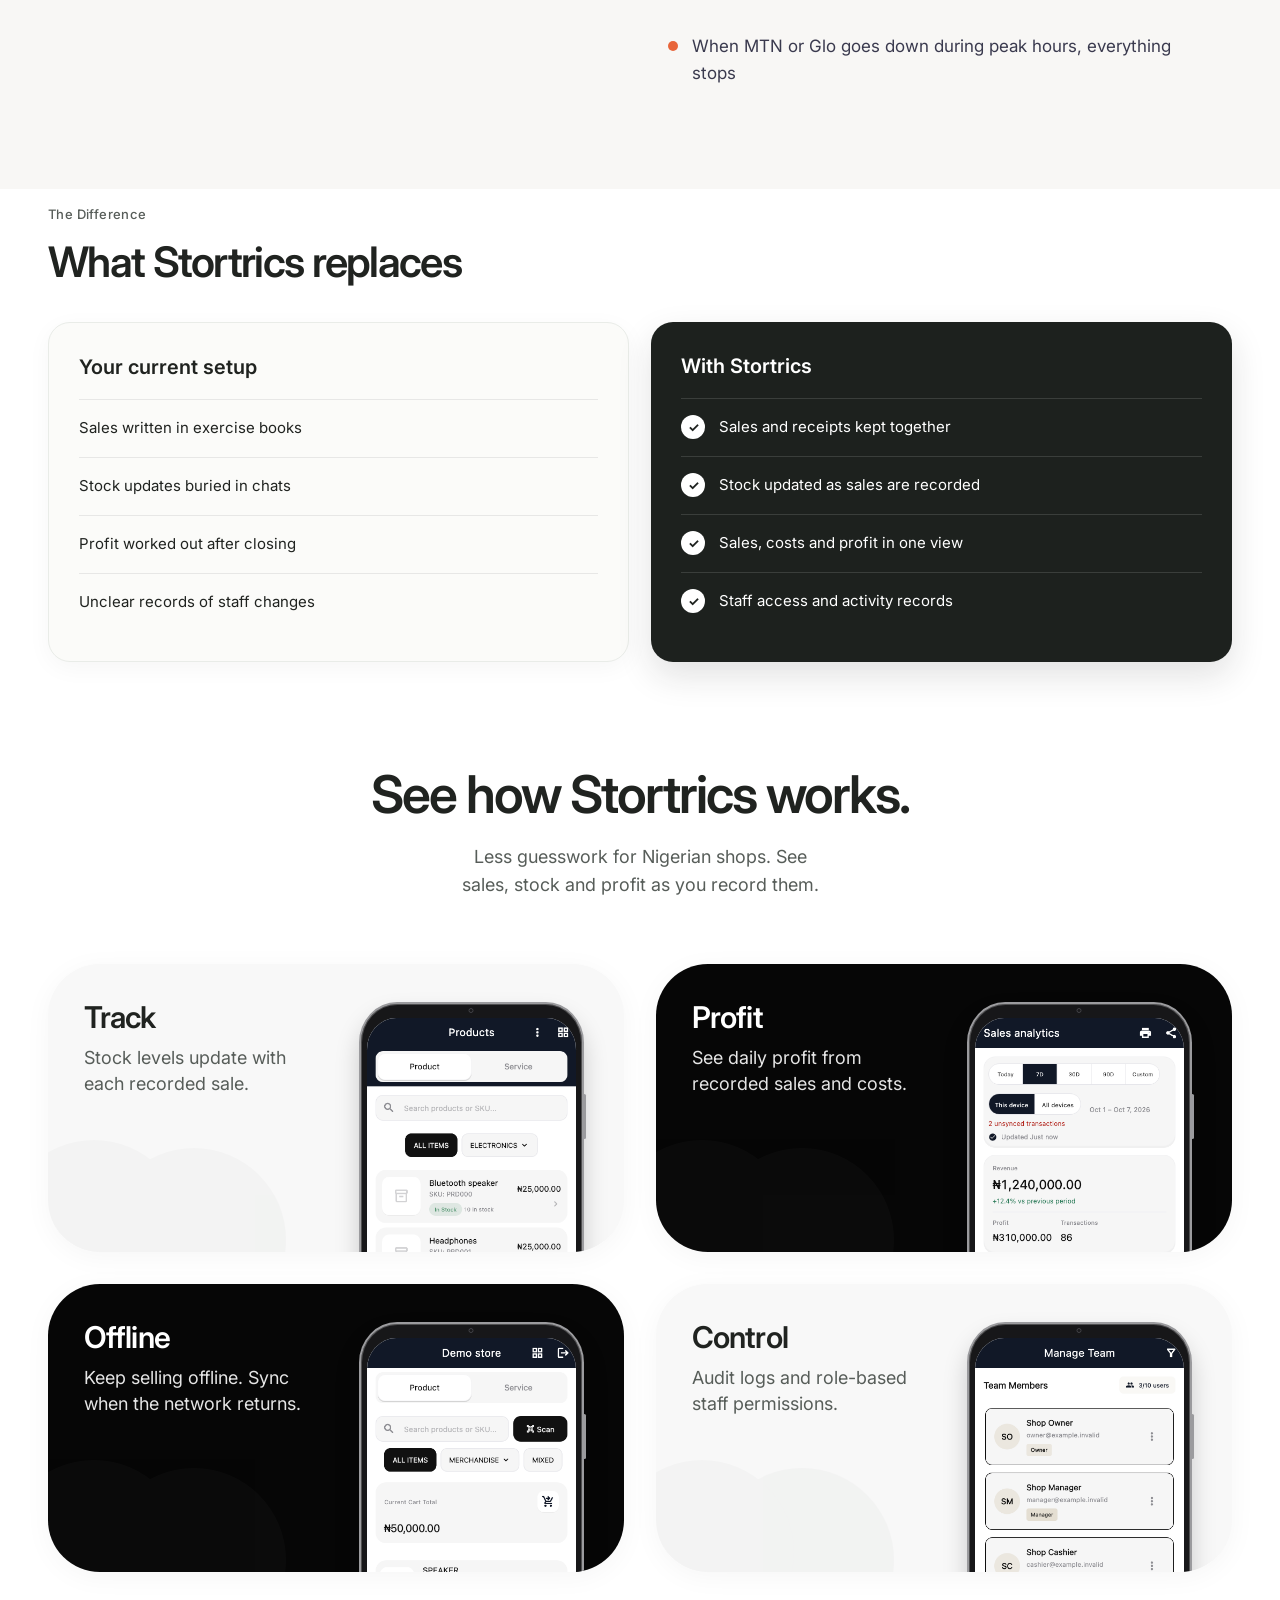
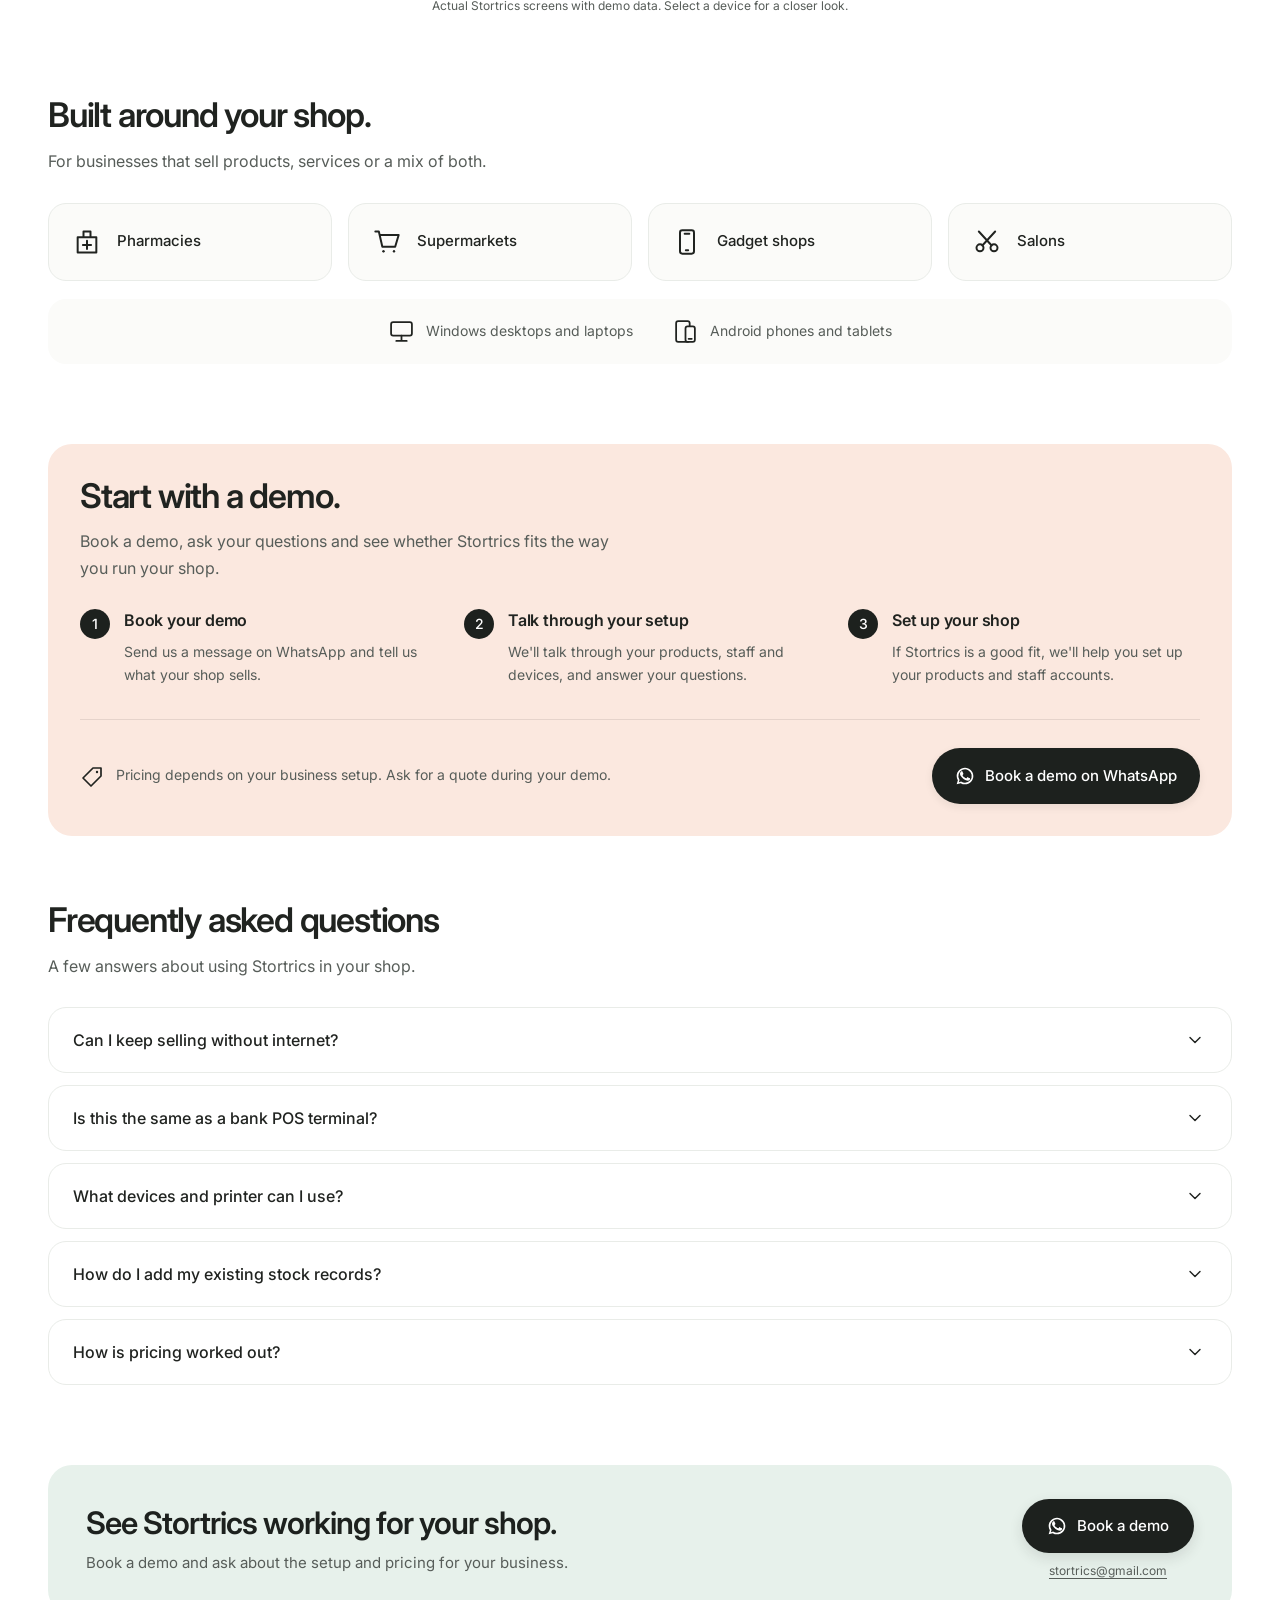
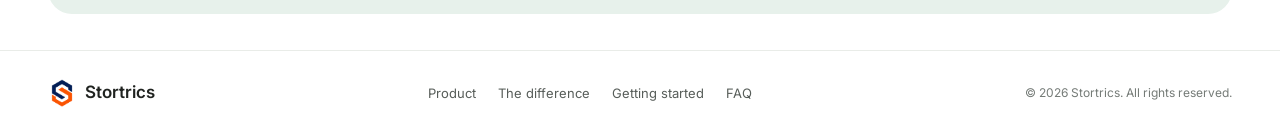
==== commit cd3eb5d3: "Redesign Stortrics landing page" ====
--- a/index.html
+++ b/index.html
@@ -4,119 +4,85 @@
 <head>
   <meta charset="UTF-8">
   <meta name="viewport" content="width=device-width, initial-scale=1.0">
-  <title>Stortrics — Point of Sale for Every Business</title>
+  <title>Stortrics | Sales and stock software for Nigerian shops</title>
   <meta name="description"
-    content="Stortrics is the offline-first POS app built for Nigerian businesses. Track every sale, protect your stock, and know your real profit — whether you run a pharmacy, supermarket, salon, or gadget store.">
+    content="Record product and service sales, keep track of stock and review profit using your recorded costs. Stortrics is sales and stock software for Nigerian shops.">
   <link rel="preconnect" href="https://fonts.googleapis.com">
   <link rel="preconnect" href="https://fonts.gstatic.com" crossorigin>
   <link
     href="https://fonts.googleapis.com/css2?family=Plus+Jakarta+Sans:wght@500;600;700;800&family=Inter:wght@400;500;600&display=swap"
     rel="stylesheet">
-  <link rel="stylesheet" href="style.css">
+  <link rel="stylesheet" href="style.css?v=20261015-3">
 </head>
 
 <body>
-  <!-- ══════════════════════════════════════════
-       NAVIGATION
-       ══════════════════════════════════════════ -->
-  <nav class="navbar" id="navbar">
+  <!-- First review checkpoint: header, hero and core benefits. -->
+  <nav class="navbar navbar--modern" id="navbar" aria-label="Main navigation">
     <div class="container nav-inner">
-      <a href="#" class="nav-brand" id="nav-brand">
-        <img src="images/stortrics-logo.png" alt="Stortrics logo" width="34" height="34" class="nav-brand-icon">
+      <a href="#hero" class="nav-brand" id="nav-brand" aria-label="Stortrics home">
+        <img src="images/stortrics-logo.png" alt="" width="34" height="34" class="nav-brand-icon">
         <span class="nav-brand-name">Stortrics</span>
       </a>
-
-      <button class="nav-toggle" id="nav-toggle" aria-label="Toggle navigation">
-        <span></span>
-        <span></span>
-        <span></span>
+      <button class="nav-toggle" id="nav-toggle" type="button" aria-label="Open navigation"
+        aria-controls="nav-links" aria-expanded="false">
+        <span></span><span></span><span></span>
       </button>
-
       <ul class="nav-links" id="nav-links">
-        <li><a href="#features">Features</a></li>
-        <li><a href="#how-it-works">How It Works</a></li>
+        <li><a href="#features">Product</a></li>
+        <li><a href="#compare">The difference</a></li>
+        <li><a href="#how-it-works">Getting started</a></li>
         <li><a href="#faq">FAQ</a></li>
-        <li><a href="#cta" class="nav-cta">Book a Demo</a></li>
+        <li><a href="https://wa.me/2349015689655?text=Hi%2C%20I%27d%20like%20to%20book%20a%20demo%20of%20Stortrics." target="_blank" rel="noopener" class="nav-cta">
+          <svg width="20" height="20" viewBox="0 0 24 24" fill="none" aria-hidden="true">
+                <path
+                  d="M17.472 14.382c-.297-.149-1.758-.867-2.03-.967-.273-.099-.471-.148-.67.15-.197.297-.767.966-.94 1.164-.173.199-.347.223-.644.075-.297-.15-1.255-.463-2.39-1.475-.883-.788-1.48-1.761-1.653-2.059-.173-.297-.018-.458.13-.606.134-.133.298-.347.446-.52.149-.174.198-.298.298-.497.099-.198.05-.371-.025-.52-.075-.149-.669-1.612-.916-2.207-.242-.579-.487-.5-.669-.51-.173-.008-.371-.01-.57-.01-.198 0-.52.074-.792.372-.272.297-1.04 1.016-1.04 2.479 0 1.462 1.065 2.875 1.213 3.074.149.198 2.096 3.2 5.077 4.487.709.306 1.262.489 1.694.625.712.227 1.36.195 1.871.118.571-.085 1.758-.719 2.006-1.413.248-.694.248-1.289.173-1.413-.074-.124-.272-.198-.57-.347z"
+                  fill="currentColor" />
+                <path
+                  d="M12 2C6.477 2 2 6.477 2 12c0 1.89.525 3.66 1.438 5.168L2 22l4.832-1.438A9.955 9.955 0 0012 22c5.523 0 10-4.477 10-10S17.523 2 12 2zm0 18a8 8 0 01-4.243-1.213l-.257-.154-2.833.84.84-2.833-.154-.257A8 8 0 1112 20z"
+                  fill="currentColor" />
+              </svg> Book a demo on WhatsApp
+        </a></li>
       </ul>
     </div>
   </nav>
 
-  <!-- ══════════════════════════════════════════
-       HERO
-       ══════════════════════════════════════════ -->
-  <header class="hero" id="hero">
+  <header class="hero hero--modern" id="hero">
     <div class="container">
       <div class="hero-grid">
         <div class="hero-content">
-          <h1>Your business deserves more than <span>exercise books and guesswork.</span></h1>
-          <p class="hero-desc">
-            Stortrics is the point-of-sale (POS) and inventory management application built for Nigerian businesses.
-            Track every sale, protect your stock,
-            and know your real profit — whether you run a pharmacy, supermarket, salon, or gadget store.
-          </p>
+          <p class="hero-eyebrow">Sales and stock software for Nigerian businesses</p>
+          <h1>Your business deserves more than exercise books and guesswork.</h1>
+          <p class="hero-desc">Record sales, keep track of stock and see the profit on what you sell. For shops that sell products, services or both.</p>
           <div class="hero-actions">
-            <a href="https://wa.me/2349015689655?text=Hi%2C%20I%27d%20like%20to%20book%20a%20demo%20of%20Stortrics."
-              target="_blank" rel="noopener" class="btn-primary">Book a Demo →</a>
-            <a href="https://wa.me/2349015689655?text=Hi%2C%20I%27m%20interested%20in%20Stortrics." target="_blank"
-              rel="noopener" class="btn-whatsapp">
-              <svg width="20" height="20" viewBox="0 0 24 24" fill="none">
+            <a href="https://wa.me/2349015689655?text=Hi%2C%20I%27d%20like%20to%20book%20a%20demo%20of%20Stortrics." target="_blank" rel="noopener" class="hero-demo">
+              <svg width="20" height="20" viewBox="0 0 24 24" fill="none" aria-hidden="true">
                 <path
                   d="M17.472 14.382c-.297-.149-1.758-.867-2.03-.967-.273-.099-.471-.148-.67.15-.197.297-.767.966-.94 1.164-.173.199-.347.223-.644.075-.297-.15-1.255-.463-2.39-1.475-.883-.788-1.48-1.761-1.653-2.059-.173-.297-.018-.458.13-.606.134-.133.298-.347.446-.52.149-.174.198-.298.298-.497.099-.198.05-.371-.025-.52-.075-.149-.669-1.612-.916-2.207-.242-.579-.487-.5-.669-.51-.173-.008-.371-.01-.57-.01-.198 0-.52.074-.792.372-.272.297-1.04 1.016-1.04 2.479 0 1.462 1.065 2.875 1.213 3.074.149.198 2.096 3.2 5.077 4.487.709.306 1.262.489 1.694.625.712.227 1.36.195 1.871.118.571-.085 1.758-.719 2.006-1.413.248-.694.248-1.289.173-1.413-.074-.124-.272-.198-.57-.347z"
-                  fill="#25D366" />
+                  fill="currentColor" />
                 <path
                   d="M12 2C6.477 2 2 6.477 2 12c0 1.89.525 3.66 1.438 5.168L2 22l4.832-1.438A9.955 9.955 0 0012 22c5.523 0 10-4.477 10-10S17.523 2 12 2zm0 18a8 8 0 01-4.243-1.213l-.257-.154-2.833.84.84-2.833-.154-.257A8 8 0 1112 20z"
-                  fill="#25D366" />
-              </svg>
-              Chat on WhatsApp
+                  fill="currentColor" />
+              </svg> Book a demo
             </a>
-          </div>
-          <!-- <div class="hero-trust">
-            <span>No setup fees</span>
-            <span>Works offline</span>
-            <span>Desktop, tablet & phone</span>
-          </div> -->
-        </div>
-        <div class="hero-screenshot">
-          <img src="./images/pos_and_cart-desktop.png"
-            alt="Stortrics POS desktop interface showing product selection and cart">
-          <div class="hero-screenshot-badge">✓ Works even without internet</div>
-        </div>
+            <a href="#features" class="hero-tour">See how it works <span aria-hidden="true">→</span></a>
+          </div>
+          <p class="hero-offline"><svg width="24" height="24" viewBox="0 0 24 24" fill="none" aria-hidden="true"><path d="M2 8.5a15 15 0 0 1 20 0M5 12a10 10 0 0 1 14 0M8.5 15.5a5 5 0 0 1 7 0" stroke="currentColor" stroke-width="1.8" stroke-linecap="round"/><circle cx="12" cy="19" r="1.2" fill="currentColor"/></svg><span>Keep selling when the network drops.</span></p>
+        </div>
+        <figure class="hero-preview hero-device-stage">
+          <div class="hero-device">
+            <div class="hero-device-camera" aria-hidden="true"></div>
+            <div class="hero-preview-frame">
+              <img src="images/checkout-current-demo.png" width="1280" height="1000"
+                alt="Stortrics checkout showing a Speaker and Device repair in one demo order"
+                fetchpriority="high" decoding="async">
+            </div>
+          </div>
+          <figcaption>Product and service sale. Demo data shown.</figcaption>
+        </figure>
       </div>
     </div>
   </header>
 
-  <!-- ══════════════════════════════════════════
-       STATS BAR
-       ══════════════════════════════════════════ -->
-  <section class="stats-section reveal" id="stats">
-    <div class="container">
-      <div class="stats-bar">
-        <div class="stat-item">
-          <div class="stat-value">500+</div>
-          <div class="stat-label">Products Tracked</div>
-        </div>
-        <div class="stat-divider"></div>
-        <div class="stat-item">
-          <div class="stat-value">40s</div>
-          <div class="stat-label">Per Transaction</div>
-        </div>
-        <div class="stat-divider"></div>
-        <div class="stat-item">
-          <div class="stat-value">100%</div>
-          <div class="stat-label">Offline Ready</div>
-        </div>
-        <div class="stat-divider"></div>
-        <div class="stat-item">
-          <div class="stat-value">Multi</div>
-          <div class="stat-label">Branch Support</div>
-        </div>
-      </div>
-    </div>
-  </section>
-
-  <!-- ══════════════════════════════════════════
-       PROBLEM SECTION
-       ══════════════════════════════════════════ -->
   <section class="problems-section" id="problems">
     <div class="container">
       <div class="section-label reveal">The Problem</div>
@@ -186,752 +152,254 @@
     </div>
   </section>
 
-  <!-- ══════════════════════════════════════════
-       OUTCOMES
-       ══════════════════════════════════════════ -->
-  <section class="outcomes-section reveal" id="outcomes">
-    <div class="container">
-      <div style="text-align:center; margin-bottom: 16px;">
-        <div class="section-label">What Changes</div>
-        <h2 class="section-title">Stortrics replaces the guesswork with clarity.</h2>
-      </div>
-
-      <div class="outcomes-grid">
-        <div class="outcome-card reveal">
-          <div class="outcome-icon stock">
-            <svg width="26" height="26" viewBox="0 0 16 16" fill="none">
-              <path d="M2 12l4-4 3 3 5-6" stroke="#1B7A6E" stroke-width="1.5" stroke-linecap="round"
-                stroke-linejoin="round" />
-            </svg>
-          </div>
-          <div class="outcome-title">Track every item</div>
-          <div class="outcome-desc">Know exactly what's in stock — updated automatically with every sale or service.
-          </div>
-        </div>
-
-        <div class="outcome-card reveal">
-          <div class="outcome-icon profit">
-            <svg width="26" height="26" viewBox="0 0 16 16" fill="none">
-              <path d="M3 13V9M6.5 13V6M10 13V8M13.5 13V4" stroke="#5A9E2F" stroke-width="1.5" stroke-linecap="round" />
-            </svg>
-          </div>
-          <div class="outcome-title">See real profit</div>
-          <div class="outcome-desc">Know how much you actually made today — real numbers, not guesswork.</div>
-        </div>
-
-        <div class="outcome-card reveal">
-          <div class="outcome-icon offline">
-            <svg width="26" height="26" viewBox="0 0 16 16" fill="none">
-              <path d="M3 8.5A5 5 0 018 4a5 5 0 015 4.5" stroke="#5B5FD9" stroke-width="1.3" stroke-linecap="round"
-                fill="none" />
-              <path d="M5.5 11A3 3 0 018 9.5a3 3 0 012.5 1.5" stroke="#5B5FD9" stroke-width="1.3" stroke-linecap="round"
-                fill="none" />
-              <circle cx="8" cy="13.5" r="1" fill="#5B5FD9" />
-              <line x1="2" y1="2" x2="14" y2="14" stroke="#5B5FD9" stroke-width="1.3" stroke-linecap="round" />
-            </svg>
-          </div>
-          <div class="outcome-title">Sell offline</div>
-          <div class="outcome-desc">Network down? No problem. Everything syncs when you're back online.</div>
-        </div>
-
-        <div class="outcome-card reveal">
-          <div class="outcome-icon security">
-            <svg width="26" height="26" viewBox="0 0 16 16" fill="none">
-              <path d="M8 2L3 4.5V8c0 3 2.2 5.2 5 6 2.8-.8 5-3 5-6V4.5L8 2z" stroke="#F0A500" stroke-width="1.3"
-                fill="none" />
-              <path d="M5.5 8.5l1.8 1.8 3-3.5" stroke="#F0A500" stroke-width="1.3" stroke-linecap="round"
-                stroke-linejoin="round" />
-            </svg>
-          </div>
-          <div class="outcome-title">Control your team</div>
-          <div class="outcome-desc">Every action is logged. Set who can sell, discount, or adjust stock.</div>
-        </div>
-      </div>
-    </div>
-  </section>
-
-  <!-- ══════════════════════════════════════════
-       FEATURES
-       ══════════════════════════════════════════ -->
-  <section class="features-section" id="features">
-    <div class="container">
-      <div class="section-header reveal">
-        <div class="section-label">Features</div>
-        <h2 class="section-title">Everything you need to run your business.</h2>
-        <p class="section-subtitle">
-          Stortrics gives you the tools that large chains use — right on your desktop, tablet, or phone. Simple enough
-          for any staff member, powerful enough for your growing business.
-        </p>
-      </div>
-
-      <div class="features-grid">
-        <!-- Point of Sale -->
-        <div class="feature-block reveal">
-          <div class="feature-header">
-            <div class="feature-icon-wrap pos">
-              <svg width="24" height="24" viewBox="0 0 16 16" fill="none">
-                <rect x="2" y="2" width="12" height="12" rx="2" stroke="#E8653A" stroke-width="1.2" fill="none" />
-                <path d="M5 8h6M5 5.5h4M5 10.5h3" stroke="#E8653A" stroke-width="1.1" stroke-linecap="round" />
-              </svg>
+  <section class="difference-section" id="compare" aria-labelledby="difference-title">
+    <div class="container">
+      <div class="difference-heading">
+        <p class="context-kicker">The Difference</p>
+        <h2 id="difference-title">What Stortrics replaces</h2>
+      </div>
+      <div class="difference-grid">
+        <article class="difference-card difference-card--before">
+          <h3>Your current setup</h3>
+          <ul>
+            <li>Sales written in exercise books</li>
+            <li>Stock updates buried in chats</li>
+            <li>Profit worked out after closing</li>
+            <li>Unclear records of staff changes</li>
+          </ul>
+        </article>
+        <article class="difference-card difference-card--after">
+          <h3>With Stortrics</h3>
+          <ul>
+            <li><span aria-hidden="true">✓</span> Sales and receipts kept together</li>
+            <li><span aria-hidden="true">✓</span> Stock updated as sales are recorded</li>
+            <li><span aria-hidden="true">✓</span> Sales, costs and profit in one view</li>
+            <li><span aria-hidden="true">✓</span> Staff access and activity records</li>
+          </ul>
+        </article>
+      </div>
+    </div>
+  </section>
+
+  <section class="walkthrough-section reference-showcase" id="features" aria-labelledby="walkthrough-title">
+    <div class="container">
+      <div class="reference-showcase-heading">
+        <h2 id="walkthrough-title">See how Stortrics works.</h2>
+        <p>Less guesswork for Nigerian shops. See sales, stock and profit as you record them.</p>
+      </div>
+      <div class="reference-feature-grid">
+        <article class="reference-feature-card">
+          <div class="reference-feature-copy">
+            <h3>Track</h3>
+            <p>Stock levels update with each recorded sale.</p>
+          </div>
+          <a class="feature-device-link" href="images/feature-track-demo.png" target="_blank" rel="noopener"
+            aria-label="View the Track stock screen in a new tab" title="View the stock screen">
+            <span class="feature-device"><span class="feature-device-screen">
+              <img src="images/feature-track-demo.png" width="390" height="844" loading="lazy" decoding="async"
+                alt="Stortrics product list showing demo stock quantities">
+            </span></span>
+          </a>
+        </article>
+        <article class="reference-feature-card reference-feature-card--dark">
+          <div class="reference-feature-copy">
+            <h3>Profit</h3>
+            <p>See daily profit from recorded sales and costs.</p>
+          </div>
+          <a class="feature-device-link" href="images/feature-profit-demo.png" target="_blank" rel="noopener"
+            aria-label="View the Profit report screen in a new tab" title="View the profit screen">
+            <span class="feature-device"><span class="feature-device-screen">
+              <img src="images/feature-profit-demo.png" width="390" height="844" loading="lazy" decoding="async"
+                alt="Stortrics sales analytics showing demo revenue and recorded profit">
+            </span></span>
+          </a>
+        </article>
+        <article class="reference-feature-card reference-feature-card--dark">
+          <div class="reference-feature-copy">
+            <h3>Offline</h3>
+            <p>Keep selling offline. Sync when the network returns.</p>
+          </div>
+          <a class="feature-device-link" href="images/feature-offline-demo.png" target="_blank" rel="noopener"
+            aria-label="View the Offline sales screen in a new tab" title="View the sales screen">
+            <span class="feature-device"><span class="feature-device-screen">
+              <img src="images/feature-offline-demo.png" width="390" height="844" loading="lazy" decoding="async"
+                alt="Stortrics mobile checkout with demo products and a current cart">
+            </span></span>
+          </a>
+        </article>
+        <article class="reference-feature-card">
+          <div class="reference-feature-copy">
+            <h3>Control</h3>
+            <p>Audit logs and role-based staff permissions.</p>
+          </div>
+          <a class="feature-device-link" href="images/feature-control-demo.png" target="_blank" rel="noopener"
+            aria-label="View the Control team screen in a new tab" title="View the team screen">
+            <span class="feature-device"><span class="feature-device-screen">
+              <img src="images/feature-control-demo.png" width="390" height="844" loading="lazy" decoding="async"
+                alt="Stortrics team management showing synthetic Owner, Manager and Cashier accounts">
+            </span></span>
+          </a>
+        </article>
+      </div>
+      <p class="reference-showcase-note">Actual Stortrics screens with demo data. Select a device for a closer look.</p>
+    </div>
+  </section>
+
+  <section class="shop-fit-section" id="business-types" aria-labelledby="shop-fit-title">
+    <div class="container">
+      <div class="modern-section-heading">
+        <h2 id="shop-fit-title">Built around your shop.</h2>
+        <p>For businesses that sell products, services or a mix of both.</p>
+      </div>
+      <ul class="shop-fit-grid" aria-label="Business examples">
+        <li>
+          <svg width="28" height="28" viewBox="0 0 24 24" fill="none" aria-hidden="true"><path d="M4 8h16v13H4V8ZM9 8V3h6v5M12 11v7M8.5 14.5h7" stroke="currentColor" stroke-width="1.7" stroke-linecap="round" stroke-linejoin="round"/></svg>
+          <span>Pharmacies</span>
+        </li>
+        <li>
+          <svg width="28" height="28" viewBox="0 0 24 24" fill="none" aria-hidden="true"><path d="M2 3h3l3 13h11l3-10H6M9 20h.01M18 20h.01" stroke="currentColor" stroke-width="1.7" stroke-linecap="round" stroke-linejoin="round"/><circle cx="9" cy="20" r="1" fill="currentColor"/><circle cx="18" cy="20" r="1" fill="currentColor"/></svg>
+          <span>Supermarkets</span>
+        </li>
+        <li>
+          <svg width="28" height="28" viewBox="0 0 24 24" fill="none" aria-hidden="true"><rect x="6" y="2" width="12" height="20" rx="2" stroke="currentColor" stroke-width="1.7"/><path d="M10 5h4M11 19h2" stroke="currentColor" stroke-width="1.7" stroke-linecap="round"/></svg>
+          <span>Gadget shops</span>
+        </li>
+        <li>
+          <svg width="28" height="28" viewBox="0 0 24 24" fill="none" aria-hidden="true"><circle cx="6" cy="17" r="3" stroke="currentColor" stroke-width="1.7"/><circle cx="18" cy="17" r="3" stroke="currentColor" stroke-width="1.7"/><path d="m8 15 11-12M16 15 5 3" stroke="currentColor" stroke-width="1.7" stroke-linecap="round"/></svg>
+          <span>Salons</span>
+        </li>
+      </ul>
+      <div class="shop-devices" aria-label="Supported devices">
+        <div class="shop-device">
+          <svg width="25" height="25" viewBox="0 0 24 24" fill="none" aria-hidden="true"><rect x="2" y="3" width="20" height="13" rx="2" stroke="currentColor" stroke-width="1.7"/><path d="M12 16v5M7 21h10" stroke="currentColor" stroke-width="1.7" stroke-linecap="round"/></svg>
+          <span>Windows desktops and laptops</span>
+        </div>
+        <div class="shop-device">
+          <svg width="25" height="25" viewBox="0 0 24 24" fill="none" aria-hidden="true"><rect x="3" y="2" width="13" height="20" rx="2" stroke="currentColor" stroke-width="1.7"/><rect x="12" y="7" width="9" height="15" rx="2" fill="var(--review-off-white)" stroke="currentColor" stroke-width="1.7"/><path d="M15 19h3" stroke="currentColor" stroke-width="1.7" stroke-linecap="round"/></svg>
+          <span>Android phones and tablets</span>
+        </div>
+      </div>
+    </div>
+  </section>
+
+  <!-- Third review checkpoint: getting started, pricing guidance and FAQs. -->
+  <section class="setup-section" id="how-it-works" aria-labelledby="setup-title">
+    <div class="container">
+      <div class="setup-panel">
+        <div class="modern-section-heading">
+          <h2 id="setup-title">Start with a demo.</h2>
+          <p>Book a demo, ask your questions and see whether Stortrics fits the way you run your shop.</p>
+        </div>
+        <ol class="setup-steps" aria-label="Steps to get started">
+          <li>
+            <span class="setup-step-number" aria-hidden="true">1</span>
+            <div>
+              <h3>Book your demo</h3>
+              <p>Send us a message on WhatsApp and tell us what your shop sells.</p>
             </div>
-            <h3>All-in-One Checkout</h3>
-          </div>
-          <p class="feature-desc">Sell products, book services, or mix both in a single sale — one cart, one receipt,
-            one system. Built for speed in busy shops.</p>
-          <ul class="feature-list">
-            <li>Barcode scanning — point at the product and it adds to the bill instantly</li>
-            <li>Product search — type a name and find it in seconds; recent items appear first</li>
-            <li>Easy cart — add/remove items, adjust quantities, see total in real-time</li>
-            <li>Multiple payments — cash, bank transfer, POS card, USSD, split payment</li>
-            <li>Receipt printing — Bluetooth thermal printer or share via WhatsApp</li>
-            <li>Works on desktop, tablet, and phone — your choice</li>
-          </ul>
-          <div class="feature-screenshot-wrap">
-            <img src="./images/pos_and_cart-desktop.png" alt="Desktop POS checkout interface" class="desktop-shot">
-          </div>
-        </div>
-
-        <!-- Inventory Management -->
-        <div class="feature-block reveal">
-          <div class="feature-header">
-            <div class="feature-icon-wrap inventory">
-              <svg width="24" height="24" viewBox="0 0 16 16" fill="none">
-                <path d="M2 12l4-4 3 3 5-6" stroke="#1B7A6E" stroke-width="1.5" stroke-linecap="round"
-                  stroke-linejoin="round" />
-              </svg>
+          </li>
+          <li>
+            <span class="setup-step-number" aria-hidden="true">2</span>
+            <div>
+              <h3>Talk through your setup</h3>
+              <p>We'll talk through your products, staff and devices, and answer your questions.</p>
             </div>
-            <h3>Inventory Management</h3>
-          </div>
-          <p class="feature-desc">Complete stock control for hundreds of products — from drugs in a pharmacy to gadgets
-            in an electronics shop.</p>
-          <ul class="feature-list">
-            <li>Product catalog — add items with barcodes, images, cost price, and selling price</li>
-            <li>Automatic stock updates — every sale deducts stock instantly, no manual counting</li>
-            <li>Low-stock alerts — get notified before you run out of fast-moving items</li>
-            <li>Stock adjustments — record deliveries, damages, or corrections with full audit trail</li>
-            <li>Categories — organize by any structure that fits your business</li>
-          </ul>
-          <div class="feature-screenshot-wrap">
-            <img src="./images/inventory-desktop.png" alt="Desktop inventory management" class="desktop-shot">
-          </div>
-        </div>
-
-        <!-- Sales Reports & Analytics -->
-        <div class="feature-block reveal">
-          <div class="feature-header">
-            <div class="feature-icon-wrap reports">
-              <svg width="24" height="24" viewBox="0 0 16 16" fill="none">
-                <path d="M3 13V9M6.5 13V6M10 13V8M13.5 13V4" stroke="#5A9E2F" stroke-width="1.5"
-                  stroke-linecap="round" />
-              </svg>
+          </li>
+          <li>
+            <span class="setup-step-number" aria-hidden="true">3</span>
+            <div>
+              <h3>Set up your shop</h3>
+              <p>If Stortrics is a good fit, we'll help you set up your products and staff accounts.</p>
             </div>
-            <h3>Sales Reports & Analytics</h3>
-          </div>
-          <p class="feature-desc">Know how your business is doing — anytime, anywhere. Daily reports delivered to your
-            inbox.</p>
-          <ul class="feature-list">
-            <li>Daily sales summary — today's revenue, transaction count, top products</li>
-            <li>Profit analysis — see exactly how much profit each product or service gives you</li>
-            <li>Top sellers — know which items move fastest so you can stock accordingly</li>
-            <li>Date range reports — compare this week to last week, this month to last month</li>
-            <li>Export to PDF — share reports via WhatsApp with partners or accountants</li>
-            <li>Email reports — daily revenue, profit, and top performers sent to your inbox automatically</li>
-          </ul>
-          <div class="profit-examples">
-            <strong>Example Profit Breakdown:</strong><br>
-            Drug X: Cost ₦800 → Sell ₦1,500 = <strong>₦700 profit (87%)</strong><br>
-            Phone Accessory: Cost ₦1.5K → Sell ₦3.5K = <strong>₦2K profit (133%)</strong><br>
-            Service (Haircut): Cost ₦0 → Charge ₦2K = <strong>₦2K profit (100%)</strong><br>
-            Product Bundle: Cost ₦5K → Sell ₦8.5K = <strong>₦3.5K profit (70%)</strong>
-          </div>
-          <div class="feature-screenshot-wrap" style="margin-top:16px;">
-            <img src="./images/analytics-desktop.png" alt="Desktop analytics dashboard" class="desktop-shot">
-          </div>
-        </div>
-
-        <!-- Staff Management & Security -->
-        <div class="feature-block reveal">
-          <div class="feature-header">
-            <div class="feature-icon-wrap staff">
-              <svg width="24" height="24" viewBox="0 0 16 16" fill="none">
-                <path d="M8 2L3 4.5V8c0 3 2.2 5.2 5 6 2.8-.8 5-3 5-6V4.5L8 2z" stroke="#F0A500" stroke-width="1.3"
-                  fill="none" />
-                <path d="M5.5 8.5l1.8 1.8 3-3.5" stroke="#F0A500" stroke-width="1.3" stroke-linecap="round"
-                  stroke-linejoin="round" />
-              </svg>
-            </div>
-            <h3>Staff Management & Security</h3>
-          </div>
-          <p class="feature-desc">Protect your business with bank-level security and full accountability — know exactly
-            who did what, and when.</p>
-          <ul class="feature-list">
-            <li>Multiple staff accounts — each team member gets their own login</li>
-            <li>Role-based permissions — staff can sell, managers can adjust stock, only you see everything</li>
-            <li>PIN login — secure, easy, fast</li>
-            <li>Permanent audit trail — every action recorded (who, what, when) — cannot be deleted</li>
-            <li>Smart price protection — prevents selling below cost price, even by mistake</li>
-          </ul>
-          <table class="permissions-table">
-            <tr>
-              <th>Role</th>
-              <th>Can Sell</th>
-              <th>Discounts</th>
-              <th>Returns</th>
-              <th>Reports</th>
-            </tr>
-            <tr>
-              <td>Owner</td>
-              <td>✓</td>
-              <td>✓</td>
-              <td>✓</td>
-              <td>✓</td>
-            </tr>
-            <tr>
-              <td>Manager</td>
-              <td>✓</td>
-              <td>✓ limited</td>
-              <td>✓</td>
-              <td>✗</td>
-            </tr>
-            <tr>
-              <td>Staff</td>
-              <td>✓</td>
-              <td>✗</td>
-              <td>✗</td>
-              <td>✗</td>
-            </tr>
-          </table>
-          <div class="feature-screenshot-wrap" style="margin-top:16px;">
-            <img src="./images/user_managment-desktop.png" alt="Desktop staff management" class="desktop-shot">
-          </div>
-        </div>
-      </div>
-    </div>
-  </section>
-
-  <!-- ══════════════════════════════════════════
-       SCREENSHOT GALLERY — MOBILE APP
-       ══════════════════════════════════════════ -->
-  <section class="gallery-section" id="gallery">
-    <div class="container">
-      <div class="section-header reveal">
-        <div class="section-label">Also on Mobile</div>
-        <h2 class="section-title">Stortrics goes wherever you go.</h2>
-        <p class="section-subtitle">
-          Run your shop from your desktop. Check on things from your phone. Every feature works across all your devices
-          — and syncs automatically.
-        </p>
-      </div>
-
-      <div class="gallery-track reveal">
-        <div class="gallery-item">
-          <img src="./images/pos-mobile.png" alt="Point of Sale on mobile" loading="lazy">
-          <div class="gallery-caption">Point of Sale</div>
-        </div>
-        <div class="gallery-item">
-          <img src="./images/pos_and_cart-mobile.png" alt="Cart view on mobile" loading="lazy">
-          <div class="gallery-caption">Cart & Checkout</div>
-        </div>
-        <div class="gallery-item">
-          <img src="./images/inventory-mobile.png" alt="Inventory on mobile" loading="lazy">
-          <div class="gallery-caption">Inventory</div>
-        </div>
-        <div class="gallery-item">
-          <img src="./images/analytics-mobile.png" alt="Analytics dashboard on mobile" loading="lazy">
-          <div class="gallery-caption">Sales Analytics</div>
-        </div>
-        <!-- <div class="gallery-item">
-          <img src="./images/transaction_history-mobile.png" alt="Transaction history on mobile" loading="lazy">
-          <div class="gallery-caption">Transaction History</div>
-        </div>
-        <div class="gallery-item">
-          <img src="./images/transaction_details-mobile.png" alt="Transaction details on mobile" loading="lazy">
-          <div class="gallery-caption">Transaction Details</div>
-        </div>
-        <div class="gallery-item">
-          <img src="./images/user_management-mobile.png" alt="Team management on mobile" loading="lazy">
-          <div class="gallery-caption">Team Management</div>
-        </div> -->
-      </div>
-
-      <p class="gallery-note reveal">All screens sync in real-time. Start on desktop, continue on your phone.</p>
-    </div>
-  </section>
-
-  <!-- ══════════════════════════════════════════
-       BUSINESS TYPES
-       ══════════════════════════════════════════ -->
-  <section class="business-section reveal" id="business-types">
-    <div class="container">
-      <div class="section-header">
-        <div class="section-label">Built For You</div>
-        <h2 class="section-title">One app. Any business.</h2>
-        <p class="section-subtitle">
-          Whether you sell products, offer services, or both — Stortrics keeps everything in one place. No spreadsheets.
-          No guesswork. Just your business, running smoothly.
-        </p>
-      </div>
-
-      <div class="business-grid">
-        <div class="business-card reveal">
-          <div class="business-icon service">
-            <svg width="30" height="30" viewBox="0 0 16 16" fill="none">
-              <circle cx="8" cy="5.5" r="2.5" stroke="#5B5FD9" stroke-width="1.2" fill="none" />
-              <path d="M3 13c0-2.76 2.24-5 5-5s5 2.24 5 5" stroke="#5B5FD9" stroke-width="1.2" stroke-linecap="round"
-                fill="none" />
-            </svg>
-          </div>
-          <h3>Service-Oriented</h3>
-          <p>Track appointments, bookings, and payments — without inventory overhead.</p>
-          <div class="business-examples">
-            <span class="business-tag">Salons</span>
-            <span class="business-tag">Barbing shops</span>
-            <span class="business-tag">Laundry</span>
-            <span class="business-tag">Car washes</span>
-            <span class="business-tag">Repair centres</span>
-          </div>
-        </div>
-
-        <div class="business-card reveal">
-          <div class="business-icon product">
-            <svg width="30" height="30" viewBox="0 0 16 16" fill="none">
-              <rect x="2" y="7" width="12" height="7.5" rx="1" stroke="#1B7A6E" stroke-width="1.2" fill="none" />
-              <path d="M5 7V5a3 3 0 016 0v2" stroke="#1B7A6E" stroke-width="1.2" stroke-linecap="round" fill="none" />
-            </svg>
-          </div>
-          <h3>Product-Oriented</h3>
-          <p>Full inventory tracking with every sale — know what moves, what's left, and what to reorder.</p>
-          <div class="business-examples">
-            <span class="business-tag">Pharmacies</span>
-            <span class="business-tag">Supermarkets</span>
-            <span class="business-tag">Gadget stores</span>
-            <span class="business-tag">Provision shops</span>
-            <span class="business-tag">Boutiques</span>
-          </div>
-        </div>
-      </div>
-    </div>
-  </section>
-
-  <!-- ══════════════════════════════════════════
-       COMPARISON
-       ══════════════════════════════════════════ -->
-  <section class="compare-section reveal" id="compare">
-    <div class="container">
-      <div class="section-header">
-        <div class="section-label">The Difference</div>
-        <h2 class="section-title">What Stortrics replaces.</h2>
-        <p class="section-subtitle">
-          You've been managing your business with tools that weren't built for it. Here's what changes.
-        </p>
-      </div>
-
-      <div class="compare-grid">
-        <div class="compare-card before">
-          <h3>Your current setup</h3>
-          <div class="compare-item"><span class="compare-x">✗</span> Exercise books and manual tallies</div>
-          <div class="compare-item"><span class="compare-x">✗</span> WhatsApp messages for sales updates</div>
-          <div class="compare-item"><span class="compare-x">✗</span> Manual counting every morning — wasted time</div>
-          <div class="compare-item"><span class="compare-x">✗</span> "Let me check and get back to you"</div>
-          <div class="compare-item"><span class="compare-x">✗</span> Monthly reconciliation that never adds up</div>
-          <div class="compare-item"><span class="compare-x">✗</span> No way to know if staff gave unauthorized discounts
-          </div>
-        </div>
-
-        <div class="compare-card after">
-          <h3>With Stortrics</h3>
-          <div class="compare-item"><span class="compare-check">✓</span> One live system — always accurate</div>
-          <div class="compare-item"><span class="compare-check">✓</span> Real-time stock visibility across branches
-          </div>
-          <div class="compare-item"><span class="compare-check">✓</span> Automatic updates — no morning counting</div>
-          <div class="compare-item"><span class="compare-check">✓</span> Instant answers from your dashboard</div>
-          <div class="compare-item"><span class="compare-check">✓</span> Every sale and return permanently recorded
-          </div>
-          <div class="compare-item"><span class="compare-check">✓</span> Clear accountability — who did what, when</div>
-        </div>
-      </div>
-    </div>
-  </section>
-
-  <!-- ══════════════════════════════════════════
-       HOW IT WORKS
-       ══════════════════════════════════════════ -->
-  <section class="how-section" id="how-it-works">
-    <div class="container">
-      <div class="section-header reveal">
-        <div class="section-label">Getting Started</div>
-        <h2 class="section-title">You don't need to change everything at once.</h2>
-        <p class="section-subtitle">
-          Start small, grow from there. Stortrics works the moment you set it up — and we'll walk you through every
-          step.
-        </p>
-      </div>
-
-      <div class="how-steps">
-        <div class="how-step reveal">
-          <div class="step-number">1</div>
-          <h3>Book a demo</h3>
-          <p>Chat with our team on WhatsApp. We'll show you how Stortrics works for your specific business — in under 15
-            minutes.</p>
-        </div>
-
-        <div class="how-step reveal">
-          <div class="step-number">2</div>
-          <h3>Set up your shop</h3>
-          <p>We help you add your products, categories, staff accounts, and branch locations. Most businesses are live
-            within a day.</p>
-        </div>
-
-        <div class="how-step reveal">
-          <div class="step-number">3</div>
-          <h3>Start selling</h3>
-          <p>Process sales, track stock, and see your profit — all from day one. Everything works even without internet.
-          </p>
-        </div>
-      </div>
-
-      <div class="how-cta reveal">
-        <a href="https://wa.me/2349015689655?text=Hi%2C%20I%27d%20like%20to%20book%20a%20demo%20of%20Stortrics."
-          target="_blank" rel="noopener" class="btn-primary">Book a Demo →</a>
-      </div>
-    </div>
-  </section>
-
-  <!-- ══════════════════════════════════════════
-       DEMO VIDEO
-       ══════════════════════════════════════════ -->
-  <!--   
-       <section class="demo-section" id="demo">
-    <div class="container">
-      <div class="section-header reveal">
-        <div class="section-label">See It in Action</div>
-        <h2 class="section-title">Watch Stortrics in action.</h2>
-        <p class="section-subtitle">
-          See how a real sale is processed — from scanning a product to printing the receipt — in under 60 seconds.
-        </p>
-      </div>
-
-      <div class="demo-wrapper reveal" id="demo-video-wrapper">
-        <img src="./images/analytics-desktop.png" alt="Stortrics dashboard preview" loading="lazy">
-        <div class="demo-play-overlay">
-          <div class="demo-play-btn">
-            <svg width="28" height="28" viewBox="0 0 24 24" fill="none">
-              <path d="M8 5.5v13l11-6.5L8 5.5z" fill="white" />
-            </svg>
-          </div>
-          <span class="demo-play-text">Watch the Demo</span>
-          <span class="demo-play-sub">See a complete sale in under 60 seconds</span>
-        </div>
-      </div>
-    </div>
-  </section>
- -->
-
-  <!-- ══════════════════════════════════════════
-       USER STORY
-       ══════════════════════════════════════════ -->
-  <section class="story-section" id="story">
-    <div class="container">
-      <div class="section-header reveal">
-        <div class="section-label">Real Story</div>
-        <h2 class="section-title">A day at Oga Emeka's Gadget World.</h2>
-        <p class="section-subtitle">
-          See how a busy tech gadget store at Computer Village uses Stortrics to protect stock, catch fraud, and
-          know exactly where every naira goes.
-        </p>
-      </div>
-
-      <div class="story-card reveal">
-        <div class="story-header">
-          <h3>Oga Emeka runs a busy gadget store with 3 sales staff and a manager.</h3>
-          <p>He stocks everything from Tecno and Infinix smartphones to HP laptops, Oraimo power banks,
-            FreePods earbuds, and hundreds of accessories. Before Stortrics, he used exercise books and relied on trust
-            —
-            until he noticed phones going missing and profits not matching sales.</p>
-        </div>
-        <div class="story-body">
-          <div class="story-moment">
-            <span class="story-time">8:00 AM</span>
-            <div>
-              <h4>Morning stock check — zero counting</h4>
-              <p>Opens Stortrics on his laptop. Sees power banks are running low (5 left), calls his supplier before the
-                weekend rush. No more 30-minute morning counts — the app already knows what's in stock from yesterday's
-                sales.</p>
-            </div>
-          </div>
-
-          <div class="story-moment">
-            <span class="story-time">10:30 AM</span>
-            <div>
-              <h4>Peak hours — fast checkout</h4>
-              <p>Customer buys an Infinix Note 40 (₦195,000) and Oraimo FreePods (₦12,000). Barcode scan, bank transfer
-                reference, receipt printed. Total time: 40 seconds. Stock updates automatically — no exercise book
-                needed.</p>
-            </div>
-          </div>
-
-          <div class="story-moment">
-            <span class="story-time">1:00 PM</span>
-            <div>
-              <h4>Catching fraud red-handed</h4>
-              <p>Notices a stock count mismatch. Opens the audit log: a sales staff member sold a power bank yesterday,
-                then processed a fake "return" 7 minutes later to pocket the cash. With exercise books, this scheme
-                would be invisible.</p>
-              <p class="story-impact">💡 This scheme was costing ₦150,000/month. The permanent audit trail caught it
-                immediately.</p>
-            </div>
-          </div>
-
-          <div class="story-moment">
-            <span class="story-time">3:30 PM</span>
-            <div>
-              <h4>Bulk order — protected margins</h4>
-              <p>A businessman wants 5 laptops (₦380K each). Asks for a discount. The staff can't give one — the app
-                won't allow it for their role. Oga Emeka logs in, adjusts to ₦360K/unit (still ₦40K profit each),
-                approves. The audit log records every price change.</p>
-            </div>
-          </div>
-
-          <div class="story-moment">
-            <span class="story-time">8:00 PM</span>
-            <div>
-              <h4>End-of-day clarity</h4>
-              <p>Today's summary: ₦2,850,000 in sales across 47 transactions. Total profit: ₦485,000. He taps "Export
-                PDF" and WhatsApps it to his brother who handles the books. No staying late to count cash and tally
-                receipts.</p>
-              <p class="story-impact">💡 "We did ₦2.85M today, ₦485K profit." Real numbers, not guesswork.</p>
-            </div>
-          </div>
-
-          <div class="story-moment">
-            <span class="story-time">10:00 PM</span>
-            <div>
-              <h4>Automatic backup at home</h4>
-              <p>At home, Stortrics silently backs up the day's data over WiFi: 47 transactions, 15 stock adjustments, 2
-                price overrides. Everything is backed up. Nothing is lost.</p>
-            </div>
-          </div>
-        </div>
-      </div>
-    </div>
-  </section>
-
-  <!-- ══════════════════════════════════════════
-       FAQ
-       ══════════════════════════════════════════ -->
-  <section class="faq-section" id="faq">
-    <div class="container">
-      <div class="section-header reveal">
-        <div class="section-label">FAQ</div>
-        <h2 class="section-title">Common questions.</h2>
-        <p class="section-subtitle">
-          Everything you need to know before getting started.
-        </p>
-      </div>
-
-      <div class="faq-list reveal">
+          </li>
+        </ol>
+        <div class="setup-footer">
+          <div class="setup-pricing">
+            <svg width="24" height="24" viewBox="0 0 24 24" fill="none" aria-hidden="true"><path d="M13 3h8v8L11 21 3 13 13 3Z" stroke="currentColor" stroke-width="1.7" stroke-linecap="round" stroke-linejoin="round"/><circle cx="17" cy="7" r="1.2" fill="currentColor"/></svg>
+            <p>Pricing depends on your business setup. Ask for a quote during your demo.</p>
+          </div>
+          <a href="https://wa.me/2349015689655?text=Hi%2C%20I%27d%20like%20to%20book%20a%20demo%20of%20Stortrics."
+            target="_blank" rel="noopener" class="setup-demo">
+            <svg width="20" height="20" viewBox="0 0 24 24" fill="none" aria-hidden="true"><path d="M17.472 14.382c-.297-.149-1.758-.867-2.03-.967-.273-.099-.471-.148-.67.15-.197.297-.767.966-.94 1.164-.173.199-.347.223-.644.075-.297-.15-1.255-.463-2.39-1.475-.883-.788-1.48-1.761-1.653-2.059-.173-.297-.018-.458.13-.606.134-.133.298-.347.446-.52.149-.174.198-.298.298-.497.099-.198.05-.371-.025-.52-.075-.149-.669-1.612-.916-2.207-.242-.579-.487-.5-.669-.51-.173-.008-.371-.01-.57-.01-.198 0-.52.074-.792.372-.272.297-1.04 1.016-1.04 2.479 0 1.462 1.065 2.875 1.213 3.074.149.198 2.096 3.2 5.077 4.487.709.306 1.262.489 1.694.625.712.227 1.36.195 1.871.118.571-.085 1.758-.719 2.006-1.413.248-.694.248-1.289.173-1.413-.074-.124-.272-.198-.57-.347z" fill="currentColor"/><path d="M12 2C6.477 2 2 6.477 2 12c0 1.89.525 3.66 1.438 5.168L2 22l4.832-1.438A9.955 9.955 0 0012 22c5.523 0 10-4.477 10-10S17.523 2 12 2zm0 18a8 8 0 0 1-4.243-1.213l-.257-.154-2.833.84.84-2.833-.154-.257A8 8 0 1 1 12 20z" fill="currentColor"/></svg>
+            Book a demo on WhatsApp
+          </a>
+        </div>
+      </div>
+    </div>
+  </section>
+
+  <section class="questions-section" id="faq" aria-labelledby="questions-title">
+    <div class="container">
+      <div class="modern-section-heading">
+        <h2 id="questions-title">Frequently asked questions</h2>
+        <p>A few answers about using Stortrics in your shop.</p>
+      </div>
+      <div class="faq-list">
         <div class="faq-item">
-          <button class="faq-question" aria-expanded="false">
-            What kind of businesses is Stortrics built for?
-            <span class="faq-chevron">
-              <svg width="20" height="20" viewBox="0 0 20 20" fill="none">
-                <path d="M5 7.5l5 5 5-5" stroke="currentColor" stroke-width="2" stroke-linecap="round"
-                  stroke-linejoin="round" />
-              </svg>
-            </span>
+          <button class="faq-question" type="button" id="faq-offline-question" aria-expanded="false" aria-controls="faq-offline-answer">
+            <span>Can I keep selling without internet?</span>
+            <span class="faq-chevron" aria-hidden="true"><svg width="20" height="20" viewBox="0 0 24 24" fill="none"><path d="m6 9 6 6 6-6" stroke="currentColor" stroke-width="1.7" stroke-linecap="round" stroke-linejoin="round"/></svg></span>
           </button>
-          <div class="faq-answer">
-            <div class="faq-answer-inner">
-              Stortrics is designed for any small to medium-sized Nigerian business — whether you sell products
-              (pharmacies, supermarkets, gadget stores, provision shops, boutiques), offer services (salons, barbing
-              shops, laundry, car washes, repair centres), or both. If you process sales and need to track what comes in
-              and goes out, Stortrics is for you.
-            </div>
-          </div>
-        </div>
-
+          <div class="faq-answer" id="faq-offline-answer" hidden>
+            <p class="faq-answer-inner">Yes. Once your shop is set up on a device, you can record sales and use locally saved stock information without internet. You'll need a connection for setup and online features.</p>
+          </div>
+        </div>
         <div class="faq-item">
-          <button class="faq-question" aria-expanded="false">
-            Does Stortrics work without internet?
-            <span class="faq-chevron">
-              <svg width="20" height="20" viewBox="0 0 20 20" fill="none">
-                <path d="M5 7.5l5 5 5-5" stroke="currentColor" stroke-width="2" stroke-linecap="round"
-                  stroke-linejoin="round" />
-              </svg>
-            </span>
+          <button class="faq-question" type="button" id="faq-terminal-question" aria-expanded="false" aria-controls="faq-terminal-answer">
+            <span>Is this the same as a bank POS terminal?</span>
+            <span class="faq-chevron" aria-hidden="true"><svg width="20" height="20" viewBox="0 0 24 24" fill="none"><path d="m6 9 6 6 6-6" stroke="currentColor" stroke-width="1.7" stroke-linecap="round" stroke-linejoin="round"/></svg></span>
           </button>
-          <div class="faq-answer">
-            <div class="faq-answer-inner">
-              Yes — Stortrics is built offline-first. You can process sales, check stock, print receipts, and do
-              everything you need even with zero internet. When your connection returns, all data syncs automatically.
-              Nothing is ever lost.
-            </div>
-          </div>
-        </div>
-
+          <div class="faq-answer" id="faq-terminal-answer" hidden>
+            <p class="faq-answer-inner">Stortrics is software for recording sales and managing stock. It isn't a bank card terminal. You can record how a customer paid, including cash, a transfer or a card payment made through your existing terminal.</p>
+          </div>
+        </div>
         <div class="faq-item">
-          <button class="faq-question" aria-expanded="false">
-            What devices can I use?
-            <span class="faq-chevron">
-              <svg width="20" height="20" viewBox="0 0 20 20" fill="none">
-                <path d="M5 7.5l5 5 5-5" stroke="currentColor" stroke-width="2" stroke-linecap="round"
-                  stroke-linejoin="round" />
-              </svg>
-            </span>
+          <button class="faq-question" type="button" id="faq-devices-question" aria-expanded="false" aria-controls="faq-devices-answer">
+            <span>What devices and printer can I use?</span>
+            <span class="faq-chevron" aria-hidden="true"><svg width="20" height="20" viewBox="0 0 24 24" fill="none"><path d="m6 9 6 6 6-6" stroke="currentColor" stroke-width="1.7" stroke-linecap="round" stroke-linejoin="round"/></svg></span>
           </button>
-          <div class="faq-answer">
-            <div class="faq-answer-inner">
-              Stortrics runs on Windows desktops and laptops (the primary experience for day-to-day operations), Android
-              tablets, and Android phones. Most businesses use a desktop or laptop at their shop counter, and their
-              phone to check reports and stock levels on the go.
-            </div>
-          </div>
-        </div>
-
+          <div class="faq-answer" id="faq-devices-answer" hidden>
+            <p class="faq-answer-inner">Stortrics runs on Windows desktops and laptops, and on Android phones and tablets. Receipt printing depends on the device and printer connection. Tell us what you use and we'll check the setup with you during the demo.</p>
+          </div>
+        </div>
         <div class="faq-item">
-          <button class="faq-question" aria-expanded="false">
-            Is my data safe? What if my computer breaks?
-            <span class="faq-chevron">
-              <svg width="20" height="20" viewBox="0 0 20 20" fill="none">
-                <path d="M5 7.5l5 5 5-5" stroke="currentColor" stroke-width="2" stroke-linecap="round"
-                  stroke-linejoin="round" />
-              </svg>
-            </span>
+          <button class="faq-question" type="button" id="faq-records-question" aria-expanded="false" aria-controls="faq-records-answer">
+            <span>How do I add my existing stock records?</span>
+            <span class="faq-chevron" aria-hidden="true"><svg width="20" height="20" viewBox="0 0 24 24" fill="none"><path d="m6 9 6 6 6-6" stroke="currentColor" stroke-width="1.7" stroke-linecap="round" stroke-linejoin="round"/></svg></span>
           </button>
-          <div class="faq-answer">
-            <div class="faq-answer-inner">
-              Your data is stored locally on your device and backed up to the cloud whenever you have internet. If your
-              device breaks, gets stolen, or needs to be replaced, you simply log into Stortrics on a new device and
-              everything is restored — all your products, sales history, staff accounts, and reports.
-            </div>
-          </div>
-        </div>
-
+          <div class="faq-answer" id="faq-records-answer" hidden>
+            <p class="faq-answer-inner">Have your product list and stock counts ready. During the demo, we'll show you how to add products, set opening stock and organise your categories. If you use a spreadsheet, we can discuss how to prepare those records.</p>
+          </div>
+        </div>
         <div class="faq-item">
-          <button class="faq-question" aria-expanded="false">
-            Can my staff delete sales records or hide transactions?
-            <span class="faq-chevron">
-              <svg width="20" height="20" viewBox="0 0 20 20" fill="none">
-                <path d="M5 7.5l5 5 5-5" stroke="currentColor" stroke-width="2" stroke-linecap="round"
-                  stroke-linejoin="round" />
-              </svg>
-            </span>
+          <button class="faq-question" type="button" id="faq-pricing-question" aria-expanded="false" aria-controls="faq-pricing-answer">
+            <span>How is pricing worked out?</span>
+            <span class="faq-chevron" aria-hidden="true"><svg width="20" height="20" viewBox="0 0 24 24" fill="none"><path d="m6 9 6 6 6-6" stroke="currentColor" stroke-width="1.7" stroke-linecap="round" stroke-linejoin="round"/></svg></span>
           </button>
-          <div class="faq-answer">
-            <div class="faq-answer-inner">
-              No. Every sale, return, price change, and stock adjustment is permanently recorded in the audit log —
-              including who did it and when. These records cannot be edited or deleted by anyone, including the owner.
-              This is how Stortrics catches fraud that exercise books would miss.
-            </div>
-          </div>
-        </div>
-
-        <div class="faq-item">
-          <button class="faq-question" aria-expanded="false">
-            How do I get started?
-            <span class="faq-chevron">
-              <svg width="20" height="20" viewBox="0 0 20 20" fill="none">
-                <path d="M5 7.5l5 5 5-5" stroke="currentColor" stroke-width="2" stroke-linecap="round"
-                  stroke-linejoin="round" />
-              </svg>
-            </span>
-          </button>
-          <div class="faq-answer">
-            <div class="faq-answer-inner">
-              Simply book a demo — send us a message on WhatsApp or email. We'll give you a 15-minute walkthrough
-              tailored to your type of business, answer all your questions, and help you get set up. Most businesses are
-              fully operational within one day of onboarding.
-            </div>
-          </div>
-        </div>
-
-        <div class="faq-item">
-          <button class="faq-question" aria-expanded="false">
-            How much does Stortrics cost?
-            <span class="faq-chevron">
-              <svg width="20" height="20" viewBox="0 0 20 20" fill="none">
-                <path d="M5 7.5l5 5 5-5" stroke="currentColor" stroke-width="2" stroke-linecap="round"
-                  stroke-linejoin="round" />
-              </svg>
-            </span>
-          </button>
-          <div class="faq-answer">
-            <div class="faq-answer-inner">
-              Pricing depends on your business size, number of branches, and the features you need. We offer flexible
-              plans designed to be affordable for Nigerian SMEs. Book a demo and we'll walk you through the options that
-              fit your business and budget — no surprises.
-            </div>
-          </div>
-        </div>
-
-        <div class="faq-item">
-          <button class="faq-question" aria-expanded="false">
-            Can I manage multiple shop branches?
-            <span class="faq-chevron">
-              <svg width="20" height="20" viewBox="0 0 20 20" fill="none">
-                <path d="M5 7.5l5 5 5-5" stroke="currentColor" stroke-width="2" stroke-linecap="round"
-                  stroke-linejoin="round" />
-              </svg>
-            </span>
-          </button>
-          <div class="faq-answer">
-            <div class="faq-answer-inner">
-              Yes. Stortrics supports multiple branches from a single account. Each branch maintains its own inventory
-              and staff, while you get a consolidated view of sales and stock across all locations. Run your Ogbete shop
-              and Computer Village branch — or your pharmacy in Lekki and Ikeja — from one login.
-            </div>
-          </div>
-        </div>
-      </div>
-    </div>
-  </section>
-
-  <!-- ══════════════════════════════════════════
-       CTA SECTION
-       ══════════════════════════════════════════ -->
-  <section class="cta-section" id="cta">
-    <div class="container">
-      <h2 class="reveal">Ready to run your business smarter?</h2>
-      <p class="cta-desc reveal">
-        Book a 15-minute demo and see how Stortrics works for your specific business.<br>
-        No pressure. No obligation. Just clarity.
-      </p>
-      <div class="cta-buttons reveal">
-        <a href="https://wa.me/2349015689655?text=Hi%2C%20I%27d%20like%20to%20book%20a%20demo%20of%20Stortrics."
-          target="_blank" rel="noopener" class="btn-primary" style="font-size:18px; padding: 17px 36px;">Book a Demo
-          →</a>
-        <a href="https://wa.me/2349015689655?text=Hi%2C%20I%27m%20interested%20in%20Stortrics%20and%20would%20like%20more%20information."
-          target="_blank" rel="noopener" class="btn-whatsapp">
-          <svg width="20" height="20" viewBox="0 0 24 24" fill="none">
-            <path
-              d="M17.472 14.382c-.297-.149-1.758-.867-2.03-.967-.273-.099-.471-.148-.67.15-.197.297-.767.966-.94 1.164-.173.199-.347.223-.644.075-.297-.15-1.255-.463-2.39-1.475-.883-.788-1.48-1.761-1.653-2.059-.173-.297-.018-.458.13-.606.134-.133.298-.347.446-.52.149-.174.198-.298.298-.497.099-.198.05-.371-.025-.52-.075-.149-.669-1.612-.916-2.207-.242-.579-.487-.5-.669-.51-.173-.008-.371-.01-.57-.01-.198 0-.52.074-.792.372-.272.297-1.04 1.016-1.04 2.479 0 1.462 1.065 2.875 1.213 3.074.149.198 2.096 3.2 5.077 4.487.709.306 1.262.489 1.694.625.712.227 1.36.195 1.871.118.571-.085 1.758-.719 2.006-1.413.248-.694.248-1.289.173-1.413-.074-.124-.272-.198-.57-.347z"
-              fill="#25D366" />
-            <path
-              d="M12 2C6.477 2 2 6.477 2 12c0 1.89.525 3.66 1.438 5.168L2 22l4.832-1.438A9.955 9.955 0 0012 22c5.523 0 10-4.477 10-10S17.523 2 12 2zm0 18a8 8 0 01-4.243-1.213l-.257-.154-2.833.84.84-2.833-.154-.257A8 8 0 1112 20z"
-              fill="#25D366" />
-          </svg>
-          Chat on WhatsApp
-        </a>
-      </div>
-
-      <div class="cta-contacts reveal">
-        <div class="cta-contact-item">
-          <svg width="16" height="16" viewBox="0 0 16 16" fill="none">
-            <rect x="1.5" y="3.5" width="13" height="9" rx="1.5" stroke="currentColor" stroke-width="1.2" fill="none" />
-            <path d="M1.5 6l6.5 4 6.5-4" stroke="currentColor" stroke-width="1.2" stroke-linejoin="round" />
-          </svg>
-          <a href="mailto:stortrics@gmail.com">stortrics@gmail.com</a>
-        </div>
-        <div class="cta-contact-item">
-          <svg width="16" height="16" viewBox="0 0 16 16" fill="none">
-            <path
-              d="M4 2h2.5l1 3-1.5 1.5a8 8 0 003.5 3.5L11 8.5l3 1V12a1.5 1.5 0 01-1.5 1.5C6 13.5 2.5 10 2.5 3.5A1.5 1.5 0 014 2z"
-              stroke="currentColor" stroke-width="1.1" fill="none" />
-          </svg>
-          <a href="tel:09015689655">09015689655</a>
-        </div>
-      </div>
-      <p class="cta-platforms reveal">Works on Windows, Android, tablets & phones</p>
+          <div class="faq-answer" id="faq-pricing-answer" hidden>
+            <p class="faq-answer-inner">Ask for a quote during the demo. We'll discuss your business size, branches and the features you need, so you can review the cost before deciding.</p>
+          </div>
+        </div>
+      </div>
+    </div>
+  </section>
+
+  <section class="closing-section" id="cta" aria-labelledby="closing-title">
+    <div class="container">
+      <div class="closing-panel">
+        <div class="closing-copy">
+          <h2 id="closing-title">See Stortrics working for your shop.</h2>
+          <p>Book a demo and ask about the setup and pricing for your business.</p>
+        </div>
+        <div class="closing-actions">
+          <a href="https://wa.me/2349015689655?text=Hi%2C%20I%27d%20like%20to%20book%20a%20demo%20of%20Stortrics."
+            target="_blank" rel="noopener" class="closing-demo">
+            <svg width="20" height="20" viewBox="0 0 24 24" fill="none" aria-hidden="true"><path d="M17.472 14.382c-.297-.149-1.758-.867-2.03-.967-.273-.099-.471-.148-.67.15-.197.297-.767.966-.94 1.164-.173.199-.347.223-.644.075-.297-.15-1.255-.463-2.39-1.475-.883-.788-1.48-1.761-1.653-2.059-.173-.297-.018-.458.13-.606.134-.133.298-.347.446-.52.149-.174.198-.298.298-.497.099-.198.05-.371-.025-.52-.075-.149-.669-1.612-.916-2.207-.242-.579-.487-.5-.669-.51-.173-.008-.371-.01-.57-.01-.198 0-.52.074-.792.372-.272.297-1.04 1.016-1.04 2.479 0 1.462 1.065 2.875 1.213 3.074.149.198 2.096 3.2 5.077 4.487.709.306 1.262.489 1.694.625.712.227 1.36.195 1.871.118.571-.085 1.758-.719 2.006-1.413.248-.694.248-1.289.173-1.413-.074-.124-.272-.198-.57-.347z" fill="currentColor"/><path d="M12 2C6.477 2 2 6.477 2 12c0 1.89.525 3.66 1.438 5.168L2 22l4.832-1.438A9.955 9.955 0 0012 22c5.523 0 10-4.477 10-10S17.523 2 12 2zm0 18a8 8 0 0 1-4.243-1.213l-.257-.154-2.833.84.84-2.833-.154-.257A8 8 0 1 1 12 20z" fill="currentColor"/></svg>
+            Book a demo
+          </a>
+          <a href="mailto:stortrics@gmail.com" class="closing-email">stortrics@gmail.com</a>
+        </div>
+      </div>
     </div>
   </section>
 
@@ -940,12 +408,15 @@
        ══════════════════════════════════════════ -->
   <footer class="footer">
     <div class="container footer-inner">
-      <div class="footer-brand">Stortrics</div>
+      <a href="#hero" class="footer-brand" aria-label="Stortrics home">
+        <img src="images/stortrics-logo.png" alt="" width="28" height="28">
+        <span>Stortrics</span>
+      </a>
       <ul class="footer-links">
-        <li><a href="#features">Features</a></li>
-        <li><a href="#how-it-works">How It Works</a></li>
+        <li><a href="#features">Product</a></li>
+        <li><a href="#compare">The difference</a></li>
+        <li><a href="#how-it-works">Getting started</a></li>
         <li><a href="#faq">FAQ</a></li>
-        <li><a href="#cta">Contact</a></li>
       </ul>
       <div class="footer-copy">© 2026 Stortrics. All rights reserved.</div>
     </div>
@@ -975,24 +446,51 @@
     const navToggle = document.getElementById('nav-toggle');
     const navLinks = document.getElementById('nav-links');
 
+    function setNavigationOpen(isOpen) {
+      navToggle.classList.toggle('active', isOpen);
+      navLinks.classList.toggle('open', isOpen);
+      navToggle.setAttribute('aria-expanded', String(isOpen));
+      navToggle.setAttribute('aria-label', isOpen ? 'Close navigation' : 'Open navigation');
+    }
+
     navToggle.addEventListener('click', () => {
-      navToggle.classList.toggle('active');
-      navLinks.classList.toggle('open');
+      setNavigationOpen(navToggle.getAttribute('aria-expanded') !== 'true');
+    });
+
+    document.addEventListener('keydown', event => {
+      if (event.key === 'Escape' && navLinks.classList.contains('open')) {
+        setNavigationOpen(false);
+        navToggle.focus();
+      }
+    });
+
+    window.matchMedia('(max-width: 768px)').addEventListener('change', () => {
+      setNavigationOpen(false);
     });
 
     // Close mobile nav on link click
     navLinks.querySelectorAll('a').forEach(link => {
       link.addEventListener('click', () => {
-        navToggle.classList.remove('active');
-        navLinks.classList.remove('open');
+        setNavigationOpen(false);
       });
     });
 
-    // ── Navbar scroll shadow ──
+    // Keep the contact shortcut below the intro, which already has a demo link.
     const navbar = document.getElementById('navbar');
-    window.addEventListener('scroll', () => {
+    const contactShortcut = document.querySelector('.whatsapp-float');
+    const guidedSections = document.querySelectorAll('.hero--modern, .problems-section--modern, .difference-section, .reference-showcase, .setup-section, .questions-section');
+    function updateHeaderState() {
       navbar.classList.toggle('scrolled', window.scrollY > 10);
-    }, { passive: true });
+      const readingGuidedSection = [...guidedSections].some(section => {
+        const bounds = section.getBoundingClientRect();
+        return bounds.top < window.innerHeight && bounds.bottom > navbar.offsetHeight;
+      });
+      contactShortcut.classList.toggle('intro-contact-hidden',
+        readingGuidedSection);
+    }
+    window.addEventListener('scroll', updateHeaderState, { passive: true });
+    window.addEventListener('resize', updateHeaderState);
+    updateHeaderState();
 
     // ── Scroll reveal ──
     const revealElements = document.querySelectorAll('.reveal');
@@ -1019,15 +517,17 @@
         // Close all
         document.querySelectorAll('.faq-item').forEach(i => i.classList.remove('open'));
         document.querySelectorAll('.faq-question').forEach(b => b.setAttribute('aria-expanded', 'false'));
+        document.querySelectorAll('.faq-answer').forEach(a => { a.hidden = true; });
 
         // Toggle current
         if (!isOpen) {
           item.classList.add('open');
           btn.setAttribute('aria-expanded', 'true');
+          item.querySelector('.faq-answer').hidden = false;
         }
       });
     });
   </script>
 </body>
 
-</html>+</html>
--- a/style.css
+++ b/style.css
@@ -2122,3 +2122,1180 @@
         padding: 6px 8px;
       }
     }
+
+/* First design review: scoped to the header, hero and benefits. */
+:is(.navbar--modern, .hero--modern, .benefits-section) {
+  --review-white: #ffffff;
+  --review-off-white: #fbfbf9;
+  --review-ink: #202320;
+  --review-muted: #575d59;
+  --review-black: #1d211e;
+  --review-lavender: #eeeaf9;
+  --review-mint: #e7f1eb;
+  --review-peach: #fbe8df;
+  --review-coral: #f9e5e1;
+  --review-border: #e9ece8;
+  --review-shadow: 0 12px 36px rgb(29 33 30 / 6%);
+  font-family: var(--font-body);
+  color: var(--review-ink);
+}
+
+:is(.navbar--modern, .hero--modern, .benefits-section) .container {
+  max-width: 1248px;
+  padding-inline: 32px;
+}
+
+.navbar--modern {
+  background: var(--review-white);
+  border-bottom-color: var(--review-border);
+  backdrop-filter: none;
+  -webkit-backdrop-filter: none;
+}
+
+.navbar--modern .nav-inner { height: 80px; }
+.navbar--modern .nav-brand-name {
+  font-family: var(--font-body);
+  font-size: 22px;
+  font-weight: 600;
+  letter-spacing: -0.8px;
+  color: var(--review-ink);
+}
+.navbar--modern .nav-links { gap: 28px; }
+.navbar--modern .nav-links a { color: var(--review-muted); }
+.navbar--modern .nav-links a:hover { color: var(--review-ink); }
+
+.navbar--modern .nav-cta,
+.hero--modern .hero-demo,
+.setup-section .setup-demo {
+  display: inline-flex;
+  justify-content: center;
+  align-items: center;
+  gap: 10px;
+  min-height: 50px;
+  padding: 12px 22px;
+  border: 1px solid transparent;
+  border-radius: 999px;
+  background: var(--review-black);
+  color: var(--review-white);
+  font-family: var(--font-body);
+  font-size: 14px;
+  font-weight: 500;
+  line-height: 1.5;
+  text-decoration: none;
+  box-shadow: 0 3px 8px rgb(29 33 30 / 8%);
+  transition: background 160ms ease, box-shadow 160ms ease;
+}
+
+.navbar--modern .nav-cta:hover,
+.hero--modern .hero-demo:hover,
+.setup-section .setup-demo:hover {
+  background: #353c36;
+  box-shadow: 0 5px 14px rgb(29 33 30 / 12%);
+  transform: none;
+}
+
+:is(.navbar--modern, .hero--modern, .setup-section) a:focus-visible,
+.navbar--modern .nav-toggle:focus-visible {
+  outline: 2px solid var(--review-ink);
+  outline-offset: 5px;
+}
+
+.hero--modern {
+  padding: 152px 0 58px;
+  background: var(--review-white);
+  scroll-margin-top: 80px;
+}
+.hero--modern .hero-grid {
+  grid-template-columns: minmax(0, 0.92fr) minmax(0, 1.08fr);
+  gap: 48px;
+  align-items: center;
+}
+.hero--modern .hero-content { max-width: 530px; min-width: 0; }
+.hero--modern h1 {
+  margin-bottom: 24px;
+  color: var(--review-ink);
+  font-family: var(--font-body);
+  font-size: clamp(40px, 4.1vw, 56px);
+  font-weight: 600;
+  line-height: 1.08;
+  letter-spacing: -2.4px;
+  text-wrap: balance;
+}
+.hero--modern .hero-desc {
+  max-width: 43ch;
+  margin-bottom: 28px;
+  color: var(--review-muted);
+  font-size: 17px;
+  line-height: 1.7;
+}
+.hero--modern .hero-actions {
+  flex-direction: column;
+  align-items: flex-start;
+  gap: 8px;
+  margin-bottom: 24px;
+}
+.hero--modern .hero-demo {
+  min-height: 56px;
+  padding: 15px 24px;
+  font-size: 15px;
+}
+.hero--modern .hero-tour {
+  display: inline-flex;
+  align-items: center;
+  gap: 12px;
+  min-height: 44px;
+  color: var(--review-ink);
+  font-size: 14px;
+  font-weight: 500;
+  text-underline-offset: 5px;
+}
+.hero--modern .hero-tour span { font-size: 22px; }
+.hero--modern .hero-offline {
+  display: flex;
+  align-items: center;
+  gap: 12px;
+  color: var(--review-muted);
+  font-size: 14px;
+  line-height: 1.5;
+}
+.hero--modern svg { flex-shrink: 0; }
+.hero--modern .hero-offline svg { color: var(--review-ink); }
+.hero--modern .hero-preview { min-width: 0; width: 100%; }
+.hero--modern .hero-preview-frame {
+  overflow: hidden;
+  border: 1px solid var(--review-border);
+  border-radius: 18px;
+  background: var(--review-off-white);
+  box-shadow: var(--review-shadow);
+}
+.hero--modern .hero-preview img { display: block; width: 100%; height: auto; }
+.hero--modern .hero-preview figcaption {
+  margin-top: 12px;
+  color: var(--review-muted);
+  font-size: 12px;
+  line-height: 1.5;
+  text-align: right;
+}
+
+.benefits-section {
+  padding: 0 0 72px;
+  background: var(--review-white);
+  scroll-margin-top: 100px;
+}
+.benefits-grid {
+  display: grid;
+  grid-template-columns: repeat(3, minmax(0, 1fr));
+  gap: 18px;
+}
+.benefit-card {
+  display: flex;
+  align-items: flex-start;
+  gap: 16px;
+  min-width: 0;
+  padding: 26px 24px;
+  border-radius: 20px;
+}
+.benefit-card--lavender { background: var(--review-lavender); }
+.benefit-card--mint { background: var(--review-mint); }
+.benefit-card--peach { background: var(--review-peach); }
+.benefit-icon { display: flex; padding-top: 2px; flex-shrink: 0; }
+.benefit-icon svg { width: 28px; height: 28px; }
+.benefit-card h2 {
+  margin-bottom: 7px;
+  color: var(--review-ink);
+  font-family: var(--font-body);
+  font-size: 15px;
+  font-weight: 600;
+  line-height: 1.4;
+  letter-spacing: -0.2px;
+}
+.benefit-card p {
+  color: var(--review-muted);
+  font-size: 14px;
+  line-height: 1.6;
+}
+
+@media (max-width: 1024px) {
+  .hero--modern { padding-top: 132px; }
+  .hero--modern .hero-grid { gap: 28px; }
+  .hero--modern h1 { font-size: 44px; letter-spacing: -1.8px; }
+  .benefit-card { flex-direction: column; gap: 12px; padding: 22px; }
+}
+
+@media (max-width: 900px) {
+  .navbar--modern .nav-links { gap: 18px; }
+  .navbar--modern .nav-cta { padding-inline: 16px; font-size: 13px; }
+  .hero--modern .hero-grid { grid-template-columns: 1fr; gap: 36px; }
+  .hero--modern .hero-content { max-width: 600px; }
+  .hero--modern h1 { max-width: 540px; font-size: 52px; }
+  .hero--modern .hero-preview { max-width: 680px; }
+}
+
+@media (max-width: 768px) {
+  :is(.navbar--modern, .hero--modern, .benefits-section) .container { padding-inline: 24px; }
+  .navbar--modern .nav-inner { height: 72px; }
+  .navbar--modern .nav-links {
+    top: 72px;
+    padding: 16px 24px 24px;
+    gap: 0;
+    background: var(--review-white);
+    border-bottom-color: var(--review-border);
+  }
+  .navbar--modern .nav-links a { min-height: 48px; font-size: 15px; }
+  .navbar--modern .nav-links .nav-cta { margin-top: 16px; padding: 14px 18px; }
+  .navbar--modern .nav-toggle {
+    min-width: 44px;
+    min-height: 44px;
+    border-radius: 12px;
+  }
+  .navbar--modern .nav-toggle span { background: var(--review-ink); }
+  .hero--modern { padding: 116px 0 36px; }
+  .hero--modern .hero-grid { gap: 32px; }
+  .hero--modern h1 { font-size: clamp(36px, 7vw, 48px); letter-spacing: -1.5px; }
+  .hero--modern .hero-preview { max-width: 100%; }
+  .hero--modern .hero-desc { font-size: 16px; margin-bottom: 24px; }
+  .hero--modern .hero-actions { align-items: stretch; margin-bottom: 20px; }
+  .hero--modern .hero-tour { align-self: center; }
+  .benefits-section { padding-bottom: 48px; }
+  .benefits-grid { grid-template-columns: 1fr; gap: 12px; }
+  .benefit-card { flex-direction: row; padding: 22px; gap: 16px; }
+  .benefit-card h2 { font-size: 16px; }
+}
+
+@media (max-width: 480px) {
+  :is(.navbar--modern, .hero--modern, .benefits-section) .container { padding-inline: 20px; }
+  .navbar--modern .nav-brand-name { font-size: 21px; }
+  .hero--modern h1 { font-size: 38px; letter-spacing: -1.6px; }
+  .hero--modern .hero-demo { padding-inline: 18px; font-size: 14px; }
+  .hero--modern .hero-preview-frame { border-radius: 12px; }
+  .hero--modern .hero-preview figcaption { font-size: 11px; }
+  .benefit-card { padding: 22px 20px; border-radius: 18px; }
+}
+
+@media (prefers-reduced-motion: reduce) {
+  :is(.navbar--modern, .hero--modern) *, .navbar--modern { transition: none; }
+}
+
+/* The intro has its own demo link; keep the floating shortcut for later sections. */
+.whatsapp-float.intro-contact-hidden { display: none; }
+
+/* Leave anchor headings visible beneath the fixed navigation. */
+html { scroll-padding-top: 88px; }
+@media (max-width: 768px) { html { scroll-padding-top: 80px; } }
+@media (prefers-reduced-motion: reduce) { html { scroll-behavior: auto; } }
+
+/* Second design review: product screens and business fit. */
+:is(.walkthrough-section, .shop-fit-section, .setup-section, .questions-section, .problem-difference-section) {
+  --review-white: #ffffff;
+  --review-off-white: #fbfbf9;
+  --review-ink: #202320;
+  --review-muted: #575d59;
+  --review-black: #1d211e;
+  --review-lavender: #eeeaf9;
+  --review-mint: #e7f1eb;
+  --review-peach: #fbe8df;
+  --review-border: #e9ece8;
+  font-family: var(--font-body);
+  color: var(--review-ink);
+  background: var(--review-white);
+}
+
+:is(.walkthrough-section, .shop-fit-section, .setup-section, .questions-section, .problem-difference-section) .container {
+  max-width: 1248px;
+  padding-inline: 32px;
+}
+
+.walkthrough-section { padding: 0 0 64px; scroll-margin-top: 24px; }
+.shop-fit-section { padding: 0 0 80px; scroll-margin-top: 24px; }
+.modern-section-heading { margin-bottom: 28px; }
+.modern-section-heading h2 {
+  margin-bottom: 12px;
+  font-family: var(--font-body);
+  font-size: 34px;
+  font-weight: 600;
+  line-height: 1.2;
+  letter-spacing: -1.2px;
+  color: var(--review-ink);
+  text-wrap: balance;
+}
+.modern-section-heading p {
+  max-width: 56ch;
+  font-size: 16px;
+  line-height: 1.65;
+  color: var(--review-muted);
+}
+.walkthrough-grid {
+  display: grid;
+  grid-template-columns: repeat(3, minmax(0, 1fr));
+  gap: 18px;
+}
+.walkthrough-card { min-width: 0; display: flex; flex-direction: column; gap: 12px; }
+.walkthrough-preview {
+  display: flex;
+  flex-direction: column;
+  overflow: hidden;
+  border: 1px solid var(--review-border);
+  border-radius: 18px;
+  color: var(--review-ink);
+  background: var(--review-off-white);
+  text-decoration: none;
+  box-shadow: 0 4px 16px rgb(29 33 30 / 4%);
+  transition: border-color 160ms ease, box-shadow 160ms ease;
+}
+.walkthrough-preview img {
+  display: block;
+  width: 100%;
+  height: auto;
+  aspect-ratio: 1.28;
+  object-fit: contain;
+  background: var(--review-white);
+}
+.walkthrough-preview-link {
+  display: flex;
+  align-items: center;
+  justify-content: space-between;
+  gap: 8px;
+  min-height: 44px;
+  padding: 10px 16px;
+  border-top: 1px solid var(--review-border);
+  font-size: 12px;
+  font-weight: 500;
+  line-height: 1.5;
+}
+.walkthrough-preview:hover {
+  border-color: #c4cbc4;
+  box-shadow: 0 6px 22px rgb(29 33 30 / 8%);
+}
+.walkthrough-preview:focus-visible {
+  outline: 2px solid var(--review-ink);
+  outline-offset: 5px;
+}
+.walkthrough-copy { flex: 1; padding: 22px; border-radius: 18px; }
+.walkthrough-copy--peach { background: var(--review-peach); }
+.walkthrough-copy--mint { background: var(--review-mint); }
+.walkthrough-copy--lavender { background: var(--review-lavender); }
+.walkthrough-copy h3 {
+  margin-bottom: 8px;
+  font-family: var(--font-body);
+  font-size: 18px;
+  font-weight: 600;
+  color: var(--review-ink);
+  line-height: 1.4;
+  letter-spacing: -0.3px;
+}
+.walkthrough-copy p { font-size: 15px; line-height: 1.65; color: var(--review-muted); }
+.walkthrough-note { margin-top: 18px; font-size: 12px; line-height: 1.6; color: var(--review-muted); }
+.shop-fit-grid {
+  display: grid;
+  grid-template-columns: repeat(4, minmax(0, 1fr));
+  gap: 16px;
+  list-style: none;
+}
+.shop-fit-grid li {
+  display: flex;
+  align-items: center;
+  gap: 16px;
+  min-width: 0;
+  padding: 24px;
+  border: 1px solid var(--review-border);
+  border-radius: 18px;
+  background: var(--review-off-white);
+  font-size: 15px;
+  font-weight: 500;
+  line-height: 1.5;
+}
+.shop-fit-grid svg { flex-shrink: 0; }
+.shop-devices {
+  display: flex;
+  align-items: center;
+  justify-content: center;
+  flex-wrap: wrap;
+  column-gap: 40px;
+  row-gap: 16px;
+  margin-top: 18px;
+  padding: 20px 24px;
+  border-radius: 18px;
+  background: var(--review-off-white);
+}
+.shop-device { display: flex; align-items: center; gap: 12px; min-width: 0; }
+.shop-device svg { flex-shrink: 0; }
+.shop-device span { color: var(--review-muted); font-size: 14px; line-height: 1.6; }
+
+@media (max-width: 1024px) {
+  .modern-section-heading h2 { font-size: 32px; }
+  .walkthrough-copy { padding: 20px; }
+  .shop-fit-grid li { padding: 22px 18px; gap: 12px; }
+}
+@media (max-width: 900px) {
+  .shop-fit-grid { grid-template-columns: repeat(2, minmax(0, 1fr)); }
+}
+@media (max-width: 768px) {
+  :is(.walkthrough-section, .shop-fit-section, .setup-section, .questions-section, .problem-difference-section) .container { padding-inline: 24px; }
+  .walkthrough-section { padding-bottom: 48px; }
+  .shop-fit-section { padding-bottom: 56px; }
+  .modern-section-heading h2 { font-size: 30px; letter-spacing: -0.9px; }
+  .modern-section-heading { margin-bottom: 24px; }
+  .walkthrough-grid { grid-template-columns: 1fr; gap: 20px; }
+  .walkthrough-card {
+    display: grid;
+    grid-template-columns: minmax(0, 0.36fr) minmax(0, 0.64fr);
+    gap: 0;
+    overflow: hidden;
+    border: 1px solid var(--review-border);
+    border-radius: 18px;
+    background: var(--review-off-white);
+  }
+  .walkthrough-preview { border: 0; border-radius: 0; box-shadow: none; justify-content: space-between; }
+  .walkthrough-preview:hover { box-shadow: none; }
+  .walkthrough-preview:focus-visible { outline-offset: -3px; }
+  .walkthrough-copy { border-radius: 0; display: flex; flex-direction: column; justify-content: center; }
+  .shop-devices { align-items: flex-start; justify-content: flex-start; gap: 18px; }
+}
+@media (min-width: 601px) and (max-width: 768px) {
+  .walkthrough-grid { grid-template-columns: repeat(3, minmax(0, 1fr)); gap: 14px; }
+  .walkthrough-card { display: flex; gap: 12px; overflow: visible; border: 0; background: transparent; }
+  .walkthrough-preview { border: 1px solid var(--review-border); border-radius: 16px; }
+  .walkthrough-preview:focus-visible { outline-offset: 5px; }
+  .walkthrough-copy { display: block; padding: 18px; border-radius: 16px; }
+  .walkthrough-copy h3 { font-size: 17px; }
+  .walkthrough-copy p { font-size: 14px; }
+}
+@media (max-width: 480px) {
+  :is(.walkthrough-section, .shop-fit-section, .setup-section, .questions-section, .problem-difference-section) .container { padding-inline: 20px; }
+  .modern-section-heading h2 { font-size: 28px; }
+  .modern-section-heading p { font-size: 15px; }
+  .walkthrough-card { grid-template-columns: minmax(0, 0.36fr) minmax(0, 0.64fr); }
+  .walkthrough-preview img { aspect-ratio: 1.28; object-fit: contain; }
+  .walkthrough-preview-link { padding-inline: 12px; font-size: 11px; }
+  .walkthrough-copy { padding: 20px 18px; }
+  .walkthrough-copy h3 { font-size: 17px; }
+  .walkthrough-copy p { font-size: 14px; }
+  .walkthrough-note { font-size: 11px; }
+  .shop-fit-grid { gap: 12px; }
+  .shop-fit-grid li { flex-direction: column; align-items: flex-start; padding: 20px 16px; font-size: 14px; }
+  .shop-devices { flex-direction: column; padding: 20px; }
+  .shop-device span { font-size: 13px; }
+}
+@media (prefers-reduced-motion: reduce) {
+  .walkthrough-preview { transition: none; }
+}
+
+/* Third design review: getting started, pricing guidance and questions. */
+.setup-section,
+.questions-section { background: var(--review-white); scroll-margin-top: 24px; }
+.setup-section { padding-bottom: 64px; }
+.questions-section { padding-bottom: 80px; }
+.setup-panel {
+  padding: 32px;
+  border-radius: 24px;
+  background: var(--review-peach);
+}
+.setup-steps {
+  display: grid;
+  grid-template-columns: repeat(3, minmax(0, 1fr));
+  gap: 32px;
+  list-style: none;
+}
+.setup-steps li { display: flex; align-items: flex-start; gap: 14px; min-width: 0; }
+.setup-step-number {
+  display: inline-flex;
+  align-items: center;
+  justify-content: center;
+  flex-shrink: 0;
+  width: 30px;
+  height: 30px;
+  border-radius: 50%;
+  background: var(--review-black);
+  color: var(--review-white);
+  font-size: 14px;
+  font-weight: 500;
+  line-height: 1;
+}
+.setup-steps h3 {
+  margin-bottom: 8px;
+  color: var(--review-ink);
+  font-family: var(--font-body);
+  font-size: 16px;
+  font-weight: 600;
+  line-height: 1.4;
+  letter-spacing: -0.2px;
+}
+.setup-steps p,
+.setup-pricing p { font-size: 14px; line-height: 1.7; color: var(--review-muted); }
+.setup-footer {
+  display: flex;
+  align-items: center;
+  justify-content: space-between;
+  gap: 32px;
+  margin-top: 32px;
+  padding-top: 28px;
+  border-top: 1px solid rgb(32 35 32 / 10%);
+}
+.setup-pricing { display: flex; align-items: flex-start; gap: 12px; max-width: 56ch; }
+.setup-pricing svg { flex-shrink: 0; margin-top: 2px; }
+.setup-section .setup-demo { flex-shrink: 0; min-height: 56px; font-size: 15px; }
+.setup-demo svg { flex-shrink: 0; }
+.questions-section .faq-list { display: grid; gap: 12px; max-width: none; margin: 0; }
+.questions-section .faq-item {
+  overflow: hidden;
+  border: 1px solid var(--review-border);
+  border-radius: 18px;
+  background: var(--review-white);
+}
+.questions-section .faq-item.open { background: var(--review-mint); }
+.questions-section .faq-question {
+  min-height: 64px;
+  padding: 18px 24px;
+  font-family: var(--font-body);
+  font-size: 16px;
+  font-weight: 500;
+  line-height: 1.5;
+  color: var(--review-ink);
+  background: transparent;
+}
+.questions-section .faq-question:hover { background: var(--review-off-white); color: var(--review-ink); }
+.questions-section .faq-item.open .faq-question:hover { background: var(--review-mint); }
+.questions-section .faq-question:focus-visible { outline: 2px solid var(--review-ink); outline-offset: -4px; border-radius: 16px; }
+.questions-section .faq-answer,
+.questions-section .faq-item.open .faq-answer { max-height: none; overflow: visible; transition: none; }
+.questions-section .faq-answer[hidden] { display: none; }
+.questions-section .faq-answer-inner {
+  max-width: 88ch;
+  padding: 0 24px 24px;
+  font-size: 15px;
+  line-height: 1.75;
+  color: var(--review-muted);
+}
+
+@media (max-width: 1024px) {
+  .setup-steps { gap: 24px; }
+  .setup-panel { padding: 28px; }
+  .setup-footer { gap: 24px; }
+}
+@media (max-width: 768px) {
+  .setup-section { padding-bottom: 48px; }
+  .questions-section { padding-bottom: 56px; }
+  .setup-panel { padding: 26px; border-radius: 20px; }
+  .setup-steps { grid-template-columns: 1fr; gap: 24px; }
+  .setup-footer { flex-direction: column; align-items: stretch; gap: 24px; margin-top: 28px; padding-top: 24px; }
+  .setup-pricing { max-width: none; }
+  .questions-section .faq-question { padding-inline: 20px; }
+  .questions-section .faq-answer-inner { padding-inline: 20px; }
+}
+@media (max-width: 480px) {
+  .setup-panel { padding: 24px 20px; }
+  .setup-step-number { width: 28px; height: 28px; }
+  .setup-steps li { gap: 12px; }
+  .setup-steps h3 { font-size: 15px; }
+  .setup-pricing p { font-size: 13px; }
+  .setup-section .setup-demo { padding-inline: 14px; font-size: 13px; }
+  .questions-section .faq-list { gap: 10px; }
+  .questions-section .faq-question { padding: 16px 18px; font-size: 15px; gap: 12px; }
+  .questions-section .faq-answer-inner { padding: 0 18px 20px; font-size: 14px; }
+}
+@media (prefers-reduced-motion: reduce) {
+  .setup-demo, .questions-section .faq-question, .questions-section .faq-chevron { transition: none; }
+}
+
+/* Reference-led revision: paired challenges and a monochrome device showcase. */
+.problem-difference-section { padding-bottom: 88px; background: var(--review-white); scroll-margin-top: 24px; }
+.problem-difference-section .modern-section-heading { max-width: 760px; }
+.problem-difference-section .context-kicker {
+  margin-bottom: 12px;
+  color: var(--review-muted);
+  font-size: 13px;
+  font-weight: 500;
+  letter-spacing: 0.4px;
+}
+.comparison-anchor { scroll-margin-top: 24px; }
+.challenge-pairs { border: 1px solid var(--review-border); border-radius: 22px; background: var(--review-off-white); }
+.challenge-pairs > div { display: grid; grid-template-columns: minmax(0, 1fr) minmax(0, 1.25fr); gap: 32px; padding: 22px 28px; }
+.challenge-pairs > div + div { border-top: 1px solid var(--review-border); }
+.challenge-pairs dt { color: var(--review-ink); font-size: 16px; font-weight: 500; line-height: 1.6; }
+.challenge-pairs dd { color: var(--review-muted); font-size: 15px; line-height: 1.7; }
+.reference-showcase {
+  --feature-light: #f8f8f8;
+  --feature-dark: #060606;
+  --feature-muted-on-dark: #e5e5e5;
+  --device-frame: #171719;
+  --device-edge: #9b9b9e;
+  --device-camera: #424247;
+  padding-bottom: 80px;
+}
+.reference-showcase-heading { text-align: center; max-width: 720px; margin: 0 auto 64px; }
+.reference-showcase-heading h2 {
+  margin-bottom: 20px;
+  font-family: var(--font-body);
+  color: var(--review-ink);
+  font-size: 52px;
+  font-weight: 600;
+  line-height: 1.1;
+  letter-spacing: -2px;
+  text-wrap: balance;
+}
+.reference-showcase-heading p { max-width: 58ch; margin-inline: auto; font-size: 18px; line-height: 1.6; color: var(--review-muted); text-wrap: balance; }
+.reference-feature-grid { display: grid; grid-template-columns: repeat(2, minmax(0, 1fr)); gap: 32px; }
+.reference-feature-card {
+  position: relative;
+  isolation: isolate;
+  min-width: 0;
+  aspect-ratio: 2 / 1;
+  overflow: clip;
+  border-radius: 9% / 18%;
+  background: var(--feature-light);
+  color: var(--review-ink);
+  box-shadow: 0 5px 28px rgb(0 0 0 / 4%);
+}
+.reference-feature-card--dark { background: var(--feature-dark); color: var(--review-white); }
+.reference-feature-card::before {
+  content: '';
+  position: absolute;
+  z-index: -1;
+  width: 32%;
+  aspect-ratio: 1;
+  left: -8%;
+  bottom: -25%;
+  border-radius: 50%;
+  background: currentColor;
+  opacity: 0.018;
+  box-shadow: 100px 8px 0 currentColor;
+  pointer-events: none;
+}
+.reference-feature-copy { position: relative; z-index: 1; width: 48%; padding: 36px 0 0 36px; }
+.reference-feature-copy h3 { font-family: var(--font-body); font-size: 30px; font-weight: 600; line-height: 1.15; letter-spacing: -0.9px; margin-bottom: 10px; }
+.reference-feature-copy p { color: var(--review-muted); font-size: 18px; line-height: 1.45; }
+.reference-feature-card--dark .reference-feature-copy p { color: var(--feature-muted-on-dark); }
+.feature-device-link {
+  display: block;
+  position: absolute;
+  z-index: 2;
+  right: 7%;
+  top: 13%;
+  width: 39%;
+  height: 87%;
+  color: inherit;
+  cursor: zoom-in;
+  border-top-left-radius: 17%;
+  border-top-right-radius: 17%;
+}
+.feature-device {
+  display: block;
+  position: relative;
+  width: 100%;
+  aspect-ratio: 390 / 880;
+  padding: 14px 6px 6px;
+  border: 2px solid var(--device-edge);
+  border-radius: 17% / 8%;
+  background: var(--device-frame);
+  box-shadow: 0 14px 24px rgb(0 0 0 / 18%), inset 0 0 0 1px rgb(255 255 255 / 24%);
+  color: inherit;
+  cursor: zoom-in;
+}
+.feature-device::before {
+  content: '';
+  position: absolute;
+  top: 4px;
+  left: 50%;
+  width: 5px;
+  height: 5px;
+  border: 1px solid var(--device-camera);
+  border-radius: 50%;
+  transform: translateX(-50%);
+  background: var(--device-frame);
+}
+.feature-device::after { content: ''; position: absolute; right: -4px; top: 18%; width: 3px; height: 9%; border-radius: 3px; background: var(--device-edge); }
+.feature-device-screen { display: block; height: 100%; overflow: hidden; border-radius: 14% / 6.5%; background: var(--review-white); }
+.feature-device img { display: block; width: 100%; height: auto; }
+.feature-device-link:focus-visible { outline: 3px solid currentColor; outline-offset: 5px; }
+.reference-feature-card--dark .feature-device-link:focus-visible { outline-color: var(--review-white); }
+.reference-showcase-note { margin-top: 24px; color: var(--review-muted); font-size: 12px; line-height: 1.6; text-align: center; }
+
+@media (max-width: 1024px) {
+  .reference-feature-grid { gap: 24px; }
+  .reference-showcase-heading h2 { font-size: 44px; }
+  .reference-feature-copy { padding: 26px 0 0 26px; }
+  .reference-feature-copy h3 { font-size: 27px; margin-bottom: 8px; }
+  .reference-feature-copy p { font-size: 16px; }
+  .feature-device { padding: 12px 5px 5px; }
+}
+@media (max-width: 768px) {
+  .problem-difference-section { padding-bottom: 64px; }
+  .challenge-pairs > div { grid-template-columns: 1fr; gap: 8px; padding: 20px 24px; }
+  .reference-showcase { padding-bottom: 56px; }
+  .reference-showcase-heading { margin-bottom: 40px; }
+  .reference-showcase-heading h2 { font-size: 38px; letter-spacing: -1.4px; }
+  .reference-showcase-heading p { font-size: 16px; }
+  .reference-feature-grid { gap: 20px; }
+  .reference-feature-copy { padding: 22px 0 0 22px; }
+  .reference-feature-copy h3 { font-size: 24px; }
+  .reference-feature-copy p { font-size: 14px; }
+  .feature-device { padding: 10px 4px 4px; }
+}
+@media (max-width: 700px) {
+  .reference-feature-grid { grid-template-columns: 1fr; }
+  .reference-feature-card { aspect-ratio: 2 / 1; }
+  .reference-feature-copy { padding: 26px 0 0 26px; }
+  .reference-feature-copy h3 { font-size: 28px; }
+  .reference-feature-copy p { font-size: 16px; }
+}
+@media (max-width: 480px) {
+  .challenge-pairs > div { padding: 20px; }
+  .challenge-pairs dt { font-size: 15px; }
+  .challenge-pairs dd { font-size: 14px; }
+  .reference-showcase-heading h2 { font-size: 34px; }
+  .reference-feature-copy { padding: 22px 0 0 22px; width: 49%; }
+  .reference-feature-copy h3 { font-size: 25px; }
+  .reference-feature-copy p { font-size: 14px; line-height: 1.45; }
+  .reference-showcase-note { font-size: 11px; }
+}
+@media (max-width: 360px) {
+  .reference-feature-copy { padding: 18px 0 0 18px; }
+  .reference-feature-copy h3 { font-size: 22px; margin-bottom: 6px; }
+  .reference-feature-copy p { font-size: 14px; }
+}
+
+/* Approved mockup implementation: hero, Problem and Difference. */
+.hero--modern {
+  position: relative;
+  overflow: hidden;
+  padding: 132px 0 76px;
+  background: var(--review-white);
+}
+
+.hero--modern::after {
+  content: '';
+  position: absolute;
+  z-index: 0;
+  right: -10%;
+  bottom: -44%;
+  width: 68%;
+  aspect-ratio: 1.8;
+  border-radius: 50%;
+  background: var(--review-mint);
+  opacity: 0.72;
+  pointer-events: none;
+}
+
+.hero--modern .container {
+  position: relative;
+  z-index: 1;
+}
+
+.hero--modern .hero-grid {
+  grid-template-columns: minmax(0, 0.94fr) minmax(0, 1.06fr);
+  gap: 44px;
+}
+
+.hero-eyebrow {
+  margin-bottom: 20px;
+  color: var(--review-muted);
+  font-size: 13px;
+  font-weight: 500;
+  line-height: 1.5;
+}
+
+.hero--modern h1 {
+  max-width: 15ch;
+  font-size: clamp(46px, 4vw, 56px);
+  line-height: 1.04;
+  letter-spacing: -2.7px;
+}
+
+.hero--modern .hero-desc {
+  max-width: 47ch;
+  font-size: 18px;
+  line-height: 1.65;
+}
+
+.hero--modern .hero-actions {
+  flex-direction: row;
+  align-items: center;
+  gap: 18px;
+}
+
+.hero--modern .hero-tour {
+  align-self: auto;
+  padding-inline: 6px;
+}
+
+.hero-device-stage {
+  align-self: center;
+  padding: 26px 0 38px;
+}
+
+.hero-device {
+  position: relative;
+  padding: 16px 16px 18px;
+  border: 1px solid #b9bdb9;
+  border-radius: 20px 20px 10px 10px;
+  background: #1b1d1c;
+  box-shadow: 0 30px 56px rgb(29 33 30 / 20%);
+}
+
+.hero-device::after {
+  content: '';
+  position: absolute;
+  left: 50%;
+  bottom: -22px;
+  width: 108%;
+  height: 24px;
+  border: 1px solid #adb1ad;
+  border-radius: 3px 3px 18px 18px;
+  background: linear-gradient(180deg, #d8d9d7, #a5a7a5);
+  transform: translateX(-50%);
+  box-shadow: 0 10px 18px rgb(29 33 30 / 14%);
+}
+
+.hero-device-camera {
+  position: absolute;
+  top: 5px;
+  left: 50%;
+  z-index: 2;
+  width: 5px;
+  height: 5px;
+  border-radius: 50%;
+  background: #626662;
+  transform: translateX(-50%);
+}
+
+.hero--modern .hero-preview-frame {
+  overflow: hidden;
+  border: 0;
+  border-radius: 7px;
+  box-shadow: none;
+}
+
+.hero--modern .hero-preview figcaption {
+  margin-top: 42px;
+  text-align: center;
+}
+
+.problems-section--modern,
+.difference-section {
+  --review-white: #ffffff;
+  --review-off-white: #fbfbf9;
+  --review-ink: #202320;
+  --review-muted: #575d59;
+  --review-black: #1d211e;
+  --review-mint: #e7f1eb;
+  --review-border: #e9ece8;
+  background: var(--review-white);
+  color: var(--review-ink);
+}
+
+.problems-section--modern {
+  padding: 96px 0;
+}
+
+.problems-section--modern .container {
+  display: grid;
+  grid-template-columns: minmax(0, 0.82fr) minmax(0, 1.18fr);
+  gap: 88px;
+  align-items: start;
+  max-width: 1248px;
+  padding-inline: 32px;
+}
+
+.context-kicker {
+  margin-bottom: 14px;
+  color: var(--review-muted);
+  font-size: 13px;
+  font-weight: 500;
+  letter-spacing: 0.4px;
+  line-height: 1.5;
+}
+
+.problem-intro h2,
+.difference-heading h2 {
+  margin-bottom: 20px;
+  color: var(--review-ink);
+  font-family: var(--font-body);
+  font-size: 42px;
+  font-weight: 600;
+  letter-spacing: -1.7px;
+  line-height: 1.12;
+  text-wrap: balance;
+}
+
+.problem-intro > p:last-child {
+  max-width: 43ch;
+  color: var(--review-muted);
+  font-size: 17px;
+  line-height: 1.7;
+}
+
+.problem-questions {
+  list-style: none;
+  border-top: 1px solid var(--review-border);
+}
+
+.problem-questions li {
+  display: grid;
+  grid-template-columns: 44px 1fr;
+  gap: 18px;
+  align-items: center;
+  min-height: 76px;
+  border-bottom: 1px solid var(--review-border);
+  color: var(--review-ink);
+  font-size: 17px;
+  font-weight: 500;
+  line-height: 1.5;
+}
+
+.problem-number {
+  color: var(--review-muted);
+  font-size: 12px;
+  font-weight: 500;
+  letter-spacing: 0.6px;
+}
+
+.difference-section {
+  padding: 16px 0 104px;
+  scroll-margin-top: 16px;
+}
+
+.difference-section .container {
+  max-width: 1248px;
+  padding-inline: 32px;
+}
+
+.difference-heading {
+  max-width: 720px;
+  margin-bottom: 36px;
+}
+
+.difference-grid {
+  display: grid;
+  grid-template-columns: repeat(2, minmax(0, 1fr));
+  gap: 22px;
+}
+
+.difference-card {
+  overflow: hidden;
+  border-radius: 22px;
+  padding: 30px;
+}
+
+.difference-card--before {
+  border: 1px solid var(--review-border);
+  background: var(--review-off-white);
+  color: var(--review-ink);
+  box-shadow: 0 6px 24px rgb(29 33 30 / 4%);
+}
+
+.difference-card--after {
+  background: var(--review-black);
+  color: var(--review-white);
+  box-shadow: 0 14px 34px rgb(29 33 30 / 13%);
+}
+
+.difference-card h3 {
+  margin-bottom: 18px;
+  font-family: var(--font-body);
+  font-size: 20px;
+  font-weight: 600;
+  line-height: 1.4;
+}
+
+.difference-card ul {
+  list-style: none;
+}
+
+.difference-card li {
+  display: flex;
+  align-items: center;
+  gap: 14px;
+  min-height: 58px;
+  border-top: 1px solid rgb(32 35 32 / 9%);
+  font-size: 15px;
+  line-height: 1.55;
+}
+
+.difference-card--after li {
+  border-top-color: rgb(255 255 255 / 13%);
+}
+
+.difference-card--after li span {
+  display: inline-flex;
+  align-items: center;
+  justify-content: center;
+  flex-shrink: 0;
+  width: 24px;
+  height: 24px;
+  border-radius: 50%;
+  background: var(--review-white);
+  color: var(--review-black);
+  font-size: 13px;
+  font-weight: 700;
+}
+
+@media (max-width: 1024px) {
+  .hero--modern .hero-grid { gap: 34px; }
+  .hero--modern h1 { font-size: 46px; }
+  .problems-section--modern .container { gap: 54px; }
+}
+
+@media (max-width: 900px) {
+  .hero--modern .hero-grid { grid-template-columns: 1fr; }
+  .hero--modern .hero-content { max-width: 720px; }
+  .hero--modern h1 { max-width: 12ch; font-size: 56px; }
+  .hero-device-stage { max-width: 720px; }
+  .problems-section--modern .container { grid-template-columns: 1fr; gap: 38px; }
+}
+
+@media (max-width: 768px) {
+  .hero--modern { padding: 118px 0 68px; }
+  .hero--modern::after { right: -38%; bottom: -8%; width: 130%; }
+  .hero--modern h1 { font-size: 46px; letter-spacing: -2.2px; }
+  .hero--modern .hero-actions { align-items: stretch; flex-direction: column; }
+  .hero--modern .hero-tour { align-self: center; }
+  .hero-device-stage { padding-top: 10px; }
+  .problems-section--modern { padding: 72px 0; }
+  .problems-section--modern .container,
+  .difference-section .container { padding-inline: 24px; }
+  .problem-intro h2,
+  .difference-heading h2 { font-size: 36px; }
+  .difference-section { padding-bottom: 76px; }
+  .difference-grid { grid-template-columns: 1fr; }
+}
+
+@media (max-width: 480px) {
+  .hero--modern { padding: 108px 0 54px; }
+  .hero-eyebrow { margin-bottom: 14px; font-size: 12px; }
+  .hero--modern h1 { font-size: 39px; letter-spacing: -1.8px; }
+  .hero--modern .hero-desc { font-size: 16px; }
+  .hero-device { padding: 10px 10px 12px; border-radius: 14px 14px 7px 7px; }
+  .hero-device::after { bottom: -14px; height: 16px; }
+  .hero--modern .hero-preview figcaption { margin-top: 28px; }
+  .problems-section--modern { padding: 60px 0; }
+  .problems-section--modern .container,
+  .difference-section .container { padding-inline: 20px; }
+  .problem-intro h2,
+  .difference-heading h2 { font-size: 32px; letter-spacing: -1.2px; }
+  .problem-intro > p:last-child { font-size: 15px; }
+  .problem-questions li { grid-template-columns: 34px 1fr; gap: 12px; min-height: 68px; font-size: 15px; }
+  .difference-card { padding: 24px 20px; border-radius: 18px; }
+  .difference-card h3 { font-size: 18px; }
+  .difference-card li { min-height: 56px; font-size: 14px; }
+}
+
+/* Final conversion panel and footer. */
+.closing-section {
+  --closing-ink: #1d211e;
+  --closing-muted: #575d59;
+  --closing-mint: #e7f1eb;
+  --closing-white: #ffffff;
+  padding: 0 0 36px;
+  background: var(--closing-white);
+  scroll-margin-top: 96px;
+}
+
+.closing-section .container {
+  max-width: 1248px;
+  padding-inline: 32px;
+}
+
+.closing-panel {
+  display: flex;
+  align-items: center;
+  justify-content: space-between;
+  gap: 40px;
+  padding: 34px 38px;
+  border-radius: 24px;
+  background: var(--closing-mint);
+}
+
+.closing-copy h2 {
+  margin-bottom: 10px;
+  color: var(--closing-ink);
+  font-family: var(--font-body);
+  font-size: 31px;
+  font-weight: 600;
+  letter-spacing: -1px;
+  line-height: 1.2;
+}
+
+.closing-copy p {
+  max-width: 55ch;
+  color: var(--closing-muted);
+  font-size: 15px;
+  line-height: 1.65;
+}
+
+.closing-actions {
+  display: flex;
+  flex-direction: column;
+  align-items: center;
+  gap: 9px;
+  flex-shrink: 0;
+}
+
+.closing-demo {
+  display: inline-flex;
+  align-items: center;
+  justify-content: center;
+  gap: 10px;
+  min-height: 54px;
+  padding: 13px 25px;
+  border-radius: 999px;
+  background: var(--closing-ink);
+  color: var(--closing-white);
+  font-size: 15px;
+  font-weight: 500;
+  line-height: 1.5;
+  text-decoration: none;
+  box-shadow: 0 5px 14px rgb(29 33 30 / 12%);
+}
+
+.closing-demo:hover { background: #353c36; }
+.closing-demo:focus-visible,
+.closing-email:focus-visible,
+.footer a:focus-visible { outline: 2px solid var(--closing-ink); outline-offset: 4px; }
+.closing-email { color: var(--closing-muted); font-size: 12px; line-height: 1.5; text-underline-offset: 3px; }
+
+.footer {
+  padding: 26px 0;
+  border-top: 1px solid #e9ece8;
+  background: #ffffff;
+  text-align: left;
+}
+
+.footer .container { max-width: 1248px; padding-inline: 32px; }
+.footer-inner { gap: 24px; }
+.footer-brand {
+  display: inline-flex;
+  align-items: center;
+  gap: 9px;
+  color: #202320;
+  font-family: var(--font-body);
+  font-size: 17px;
+  font-weight: 600;
+  text-decoration: none;
+}
+.footer-brand img { display: block; }
+.footer-links { display: flex; align-items: center; gap: 22px; list-style: none; }
+.footer-links a { color: #575d59; font-size: 13px; text-decoration: none; }
+.footer-links a:hover { color: #202320; }
+.footer-copy { color: #757b77; font-size: 12px; }
+
+/* Primary demo links make the separate floating shortcut unnecessary. */
+.whatsapp-float { display: none !important; }
+
+@media (max-width: 768px) {
+  .closing-section { padding-bottom: 28px; }
+  .closing-section .container,
+  .footer .container { padding-inline: 24px; }
+  .closing-panel { flex-direction: column; align-items: stretch; padding: 30px; }
+  .closing-actions { align-items: stretch; }
+  .closing-email { text-align: center; }
+  .footer-inner { flex-direction: column; align-items: flex-start; }
+}
+
+@media (max-width: 480px) {
+  .closing-section .container,
+  .footer .container { padding-inline: 20px; }
+  .closing-panel { padding: 26px 22px; border-radius: 20px; }
+  .closing-copy h2 { font-size: 28px; }
+  .closing-copy p { font-size: 14px; }
+  .footer-links { flex-wrap: wrap; gap: 12px 18px; }
+}
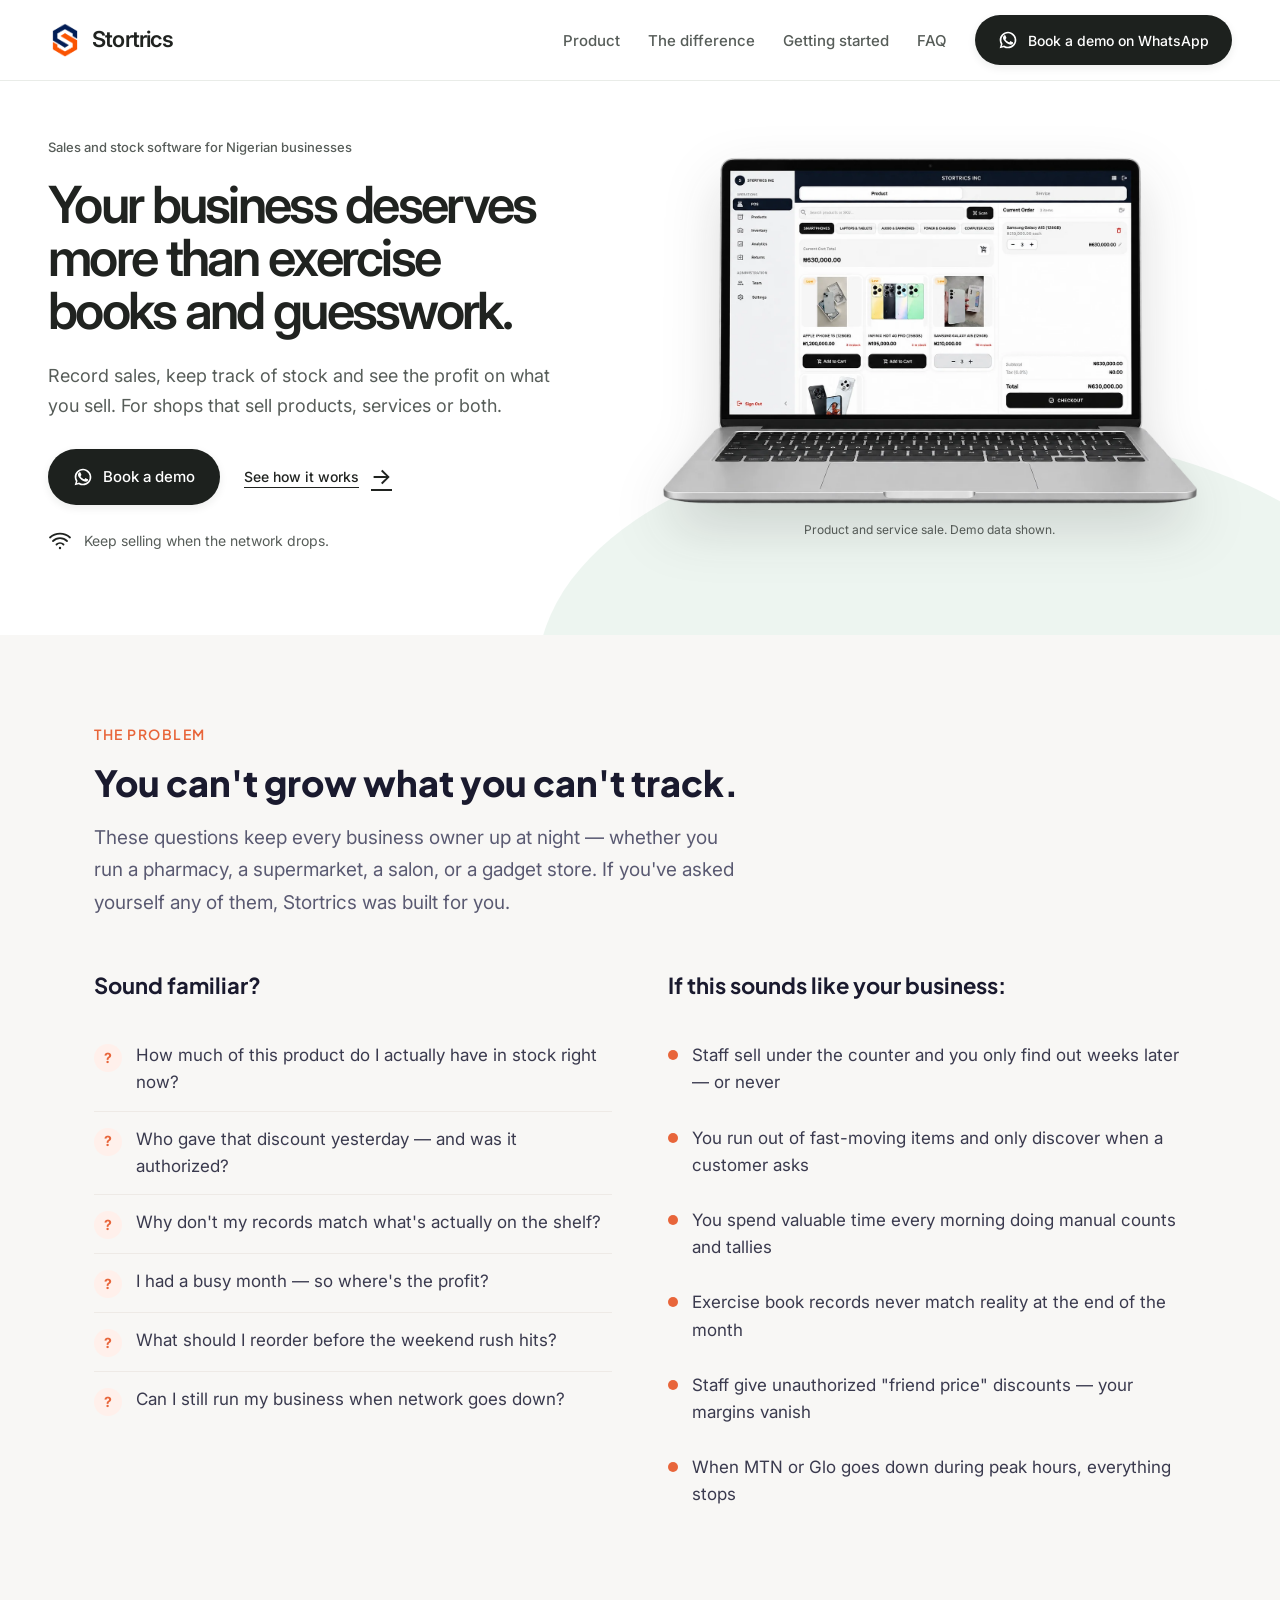
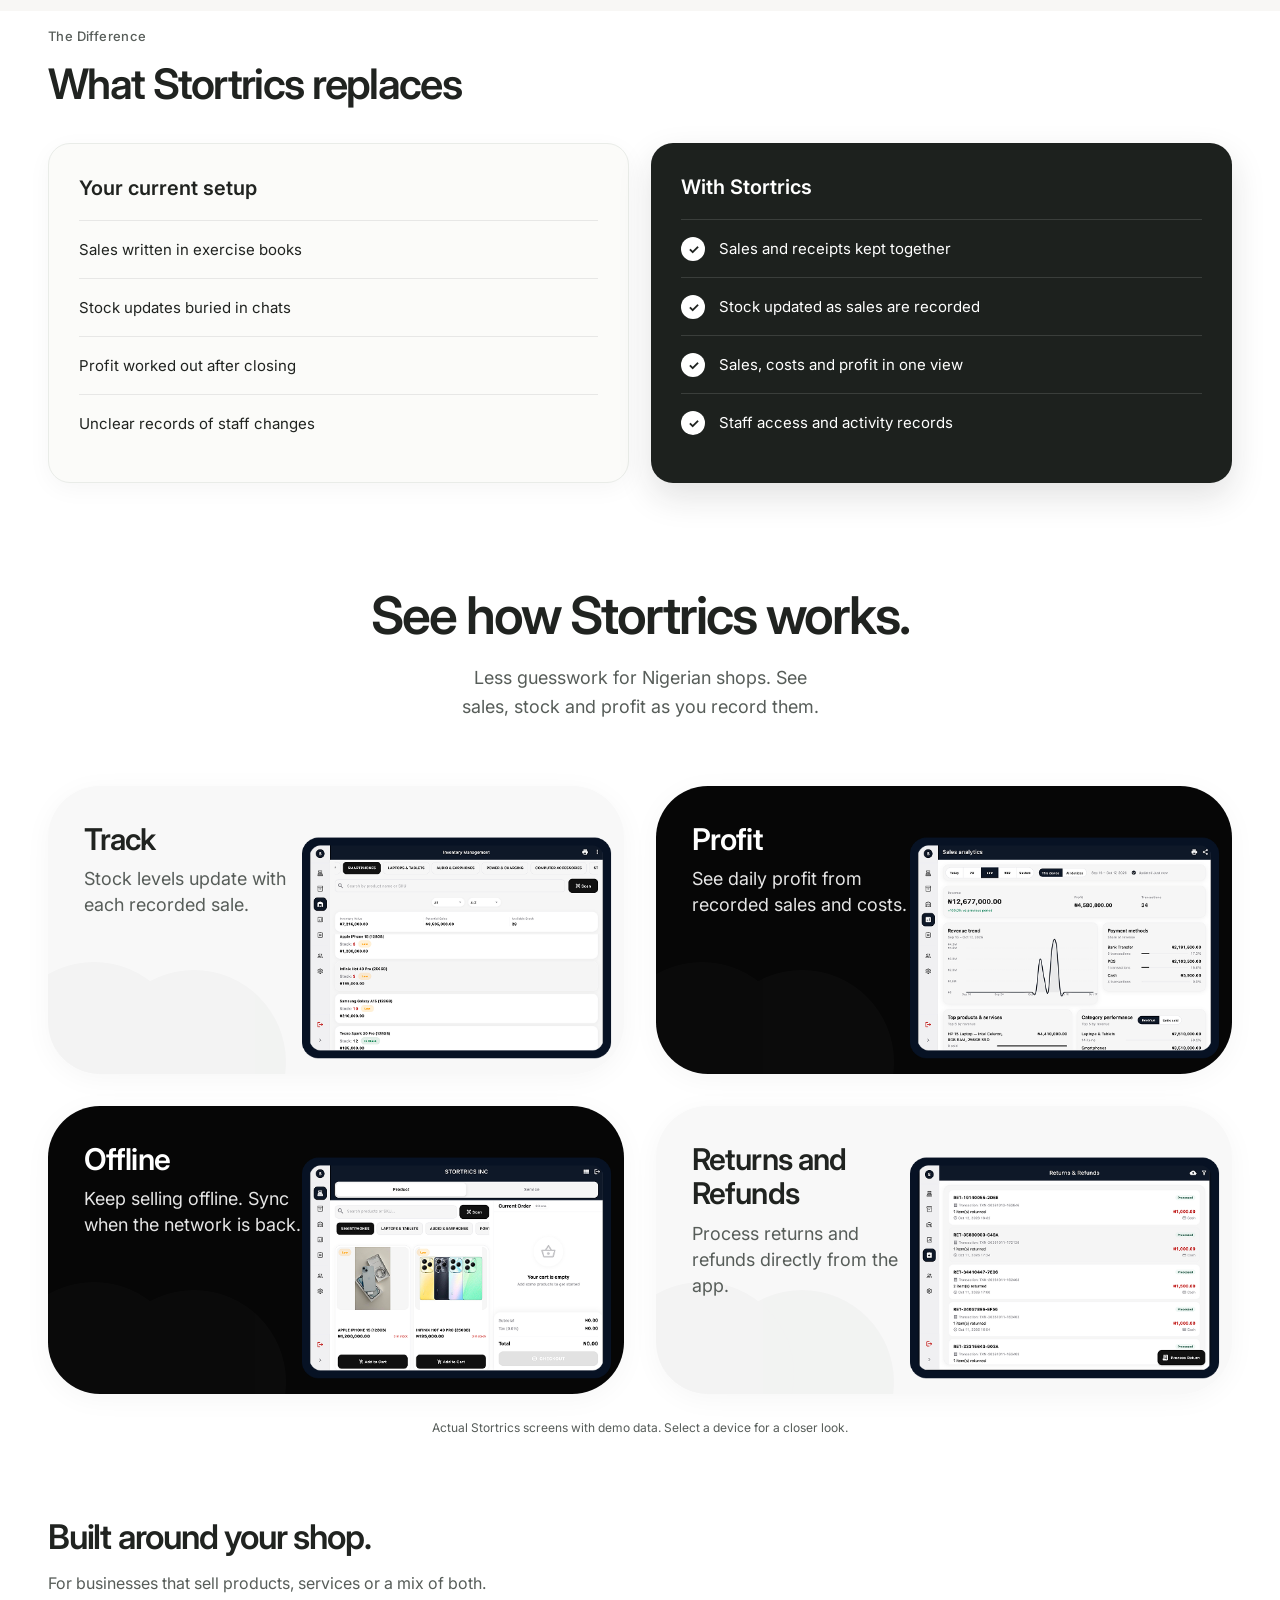
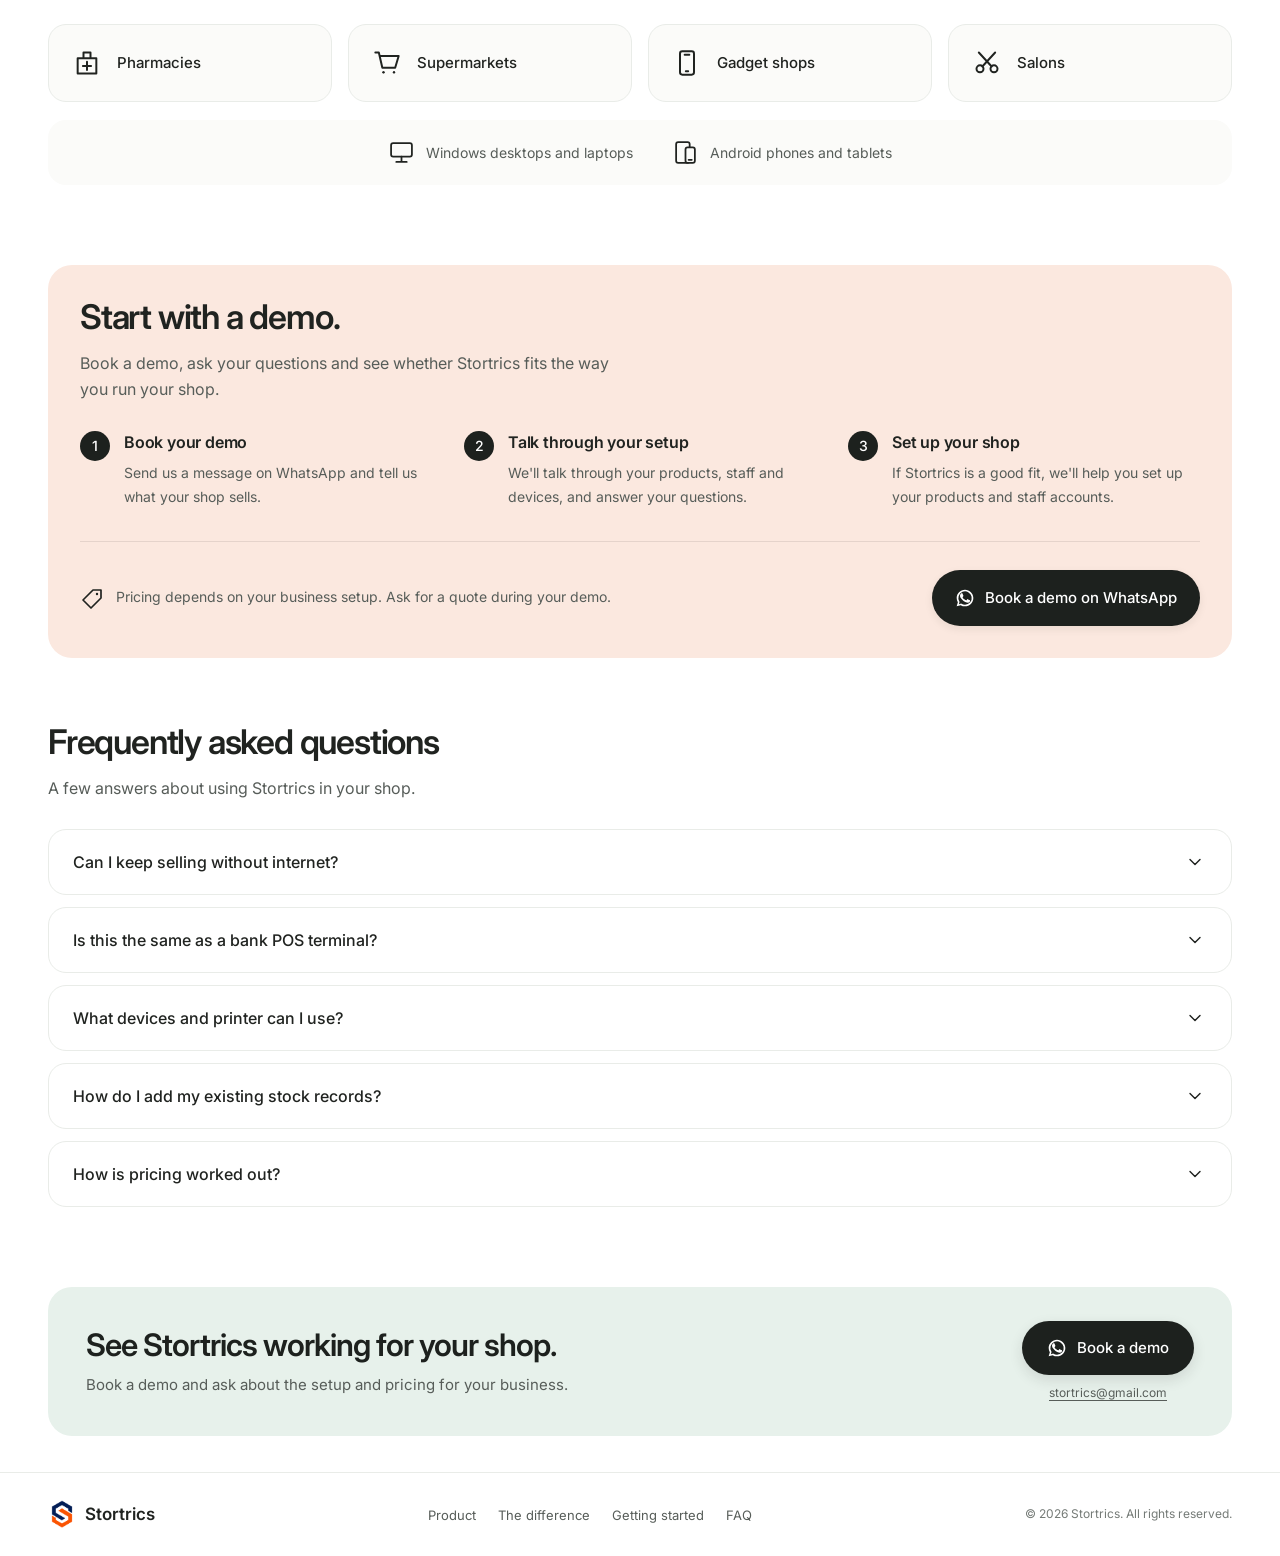
==== commit b7688c9b: "Update landing page images and styles for approved mockup" ====
--- a/index.html
+++ b/index.html
@@ -12,7 +12,7 @@
   <link
     href="https://fonts.googleapis.com/css2?family=Plus+Jakarta+Sans:wght@500;600;700;800&family=Inter:wght@400;500;600&display=swap"
     rel="stylesheet">
-  <link rel="stylesheet" href="style.css?v=20261015-3">
+  <link rel="stylesheet" href="style.css?v=20261017-1">
 </head>
 
 <body>
@@ -69,14 +69,9 @@
           <p class="hero-offline"><svg width="24" height="24" viewBox="0 0 24 24" fill="none" aria-hidden="true"><path d="M2 8.5a15 15 0 0 1 20 0M5 12a10 10 0 0 1 14 0M8.5 15.5a5 5 0 0 1 7 0" stroke="currentColor" stroke-width="1.8" stroke-linecap="round"/><circle cx="12" cy="19" r="1.2" fill="currentColor"/></svg><span>Keep selling when the network drops.</span></p>
         </div>
         <figure class="hero-preview hero-device-stage">
-          <div class="hero-device">
-            <div class="hero-device-camera" aria-hidden="true"></div>
-            <div class="hero-preview-frame">
-              <img src="images/checkout-current-demo.png" width="1280" height="1000"
-                alt="Stortrics checkout showing a Speaker and Device repair in one demo order"
-                fetchpriority="high" decoding="async">
-            </div>
-          </div>
+          <img class="hero-laptop-composite" src="images/hero-checkout-laptop.webp" width="1588" height="991"
+            alt="Stortrics checkout displayed on a laptop with products and a current order"
+            fetchpriority="high" decoding="async">
           <figcaption>Product and service sale. Demo data shown.</figcaption>
         </figure>
       </div>
@@ -188,55 +183,55 @@
         <p>Less guesswork for Nigerian shops. See sales, stock and profit as you record them.</p>
       </div>
       <div class="reference-feature-grid">
-        <article class="reference-feature-card">
+        <article class="reference-feature-card reference-feature-card--wide-media">
           <div class="reference-feature-copy">
             <h3>Track</h3>
             <p>Stock levels update with each recorded sale.</p>
           </div>
-          <a class="feature-device-link" href="images/feature-track-demo.png" target="_blank" rel="noopener"
+          <a class="feature-device-link" href="images/inventory-report.png" target="_blank" rel="noopener"
             aria-label="View the Track stock screen in a new tab" title="View the stock screen">
             <span class="feature-device"><span class="feature-device-screen">
-              <img src="images/feature-track-demo.png" width="390" height="844" loading="lazy" decoding="async"
-                alt="Stortrics product list showing demo stock quantities">
+              <img src="images/inventory-report.png" width="670" height="525" loading="lazy" decoding="async"
+                alt="Stortrics inventory report showing demo stock quantities">
             </span></span>
           </a>
         </article>
-        <article class="reference-feature-card reference-feature-card--dark">
+        <article class="reference-feature-card reference-feature-card--dark reference-feature-card--wide-media">
           <div class="reference-feature-copy">
             <h3>Profit</h3>
             <p>See daily profit from recorded sales and costs.</p>
           </div>
-          <a class="feature-device-link" href="images/feature-profit-demo.png" target="_blank" rel="noopener"
+          <a class="feature-device-link" href="images/sales-report.png" target="_blank" rel="noopener"
             aria-label="View the Profit report screen in a new tab" title="View the profit screen">
             <span class="feature-device"><span class="feature-device-screen">
-              <img src="images/feature-profit-demo.png" width="390" height="844" loading="lazy" decoding="async"
-                alt="Stortrics sales analytics showing demo revenue and recorded profit">
+              <img src="images/sales-report.png" width="670" height="525" loading="lazy" decoding="async"
+                alt="Stortrics sales report showing demo revenue and recorded profit">
             </span></span>
           </a>
         </article>
-        <article class="reference-feature-card reference-feature-card--dark">
+        <article class="reference-feature-card reference-feature-card--dark reference-feature-card--wide-media">
           <div class="reference-feature-copy">
             <h3>Offline</h3>
-            <p>Keep selling offline. Sync when the network returns.</p>
-          </div>
-          <a class="feature-device-link" href="images/feature-offline-demo.png" target="_blank" rel="noopener"
+            <p>Keep selling offline. Sync when the network is back.</p>
+          </div>
+          <a class="feature-device-link" href="images/sales-main.png" target="_blank" rel="noopener"
             aria-label="View the Offline sales screen in a new tab" title="View the sales screen">
             <span class="feature-device"><span class="feature-device-screen">
-              <img src="images/feature-offline-demo.png" width="390" height="844" loading="lazy" decoding="async"
-                alt="Stortrics mobile checkout with demo products and a current cart">
+              <img src="images/sales-main.png" width="670" height="525" loading="lazy" decoding="async"
+                alt="Stortrics checkout showing demo products while operating offline">
             </span></span>
           </a>
         </article>
-        <article class="reference-feature-card">
+        <article class="reference-feature-card reference-feature-card--wide-media">
           <div class="reference-feature-copy">
-            <h3>Control</h3>
-            <p>Audit logs and role-based staff permissions.</p>
-          </div>
-          <a class="feature-device-link" href="images/feature-control-demo.png" target="_blank" rel="noopener"
-            aria-label="View the Control team screen in a new tab" title="View the team screen">
+            <h3>Returns and Refunds</h3>
+            <p>Process returns and refunds directly from the app.</p>
+          </div>
+          <a class="feature-device-link" href="images/returns-and-refunds.png" target="_blank" rel="noopener"
+            aria-label="View the Returns and Refunds screen in a new tab" title="View the returns screen">
             <span class="feature-device"><span class="feature-device-screen">
-              <img src="images/feature-control-demo.png" width="390" height="844" loading="lazy" decoding="async"
-                alt="Stortrics team management showing synthetic Owner, Manager and Cashier accounts">
+              <img src="images/returns-and-refunds.png" width="670" height="525" loading="lazy" decoding="async"
+                alt="Stortrics returns and refunds list showing processed demo returns">
             </span></span>
           </a>
         </article>
--- a/style.css
+++ b/style.css
@@ -3299,3 +3299,58 @@
   .closing-copy p { font-size: 14px; }
   .footer-links { flex-wrap: wrap; gap: 12px 18px; }
 }
+
+/* Current product imagery: preserve the approved layout while matching each asset's native shape. */
+.hero-laptop-composite {
+  display: block;
+  width: 100%;
+  height: auto;
+  filter: drop-shadow(0 24px 28px rgb(29 33 30 / 16%));
+}
+
+.hero-device-stage { padding-block: 8px 20px; }
+.hero--modern .hero-preview figcaption { margin-top: 4px; }
+.reference-feature-card--wide-media .reference-feature-copy { width: 44%; }
+
+.reference-feature-card--wide-media .feature-device-link {
+  top: 2%;
+  right: 0;
+  width: 58%;
+  height: 98%;
+  border-radius: 0;
+}
+
+.reference-feature-card--wide-media .feature-device {
+  display: flex;
+  align-items: flex-end;
+  width: 100%;
+  height: 100%;
+  aspect-ratio: auto;
+  padding: 0;
+  border: 0;
+  border-radius: 0;
+  background: transparent;
+  box-shadow: none;
+}
+
+.reference-feature-card--wide-media .feature-device::before,
+.reference-feature-card--wide-media .feature-device::after { display: none; }
+
+.reference-feature-card--wide-media .feature-device-screen {
+  display: flex;
+  align-items: flex-end;
+  justify-content: center;
+  width: 100%;
+  height: 100%;
+  overflow: visible;
+  border-radius: 0;
+  background: transparent;
+}
+
+.reference-feature-card--wide-media .feature-device img {
+  width: 132%;
+  max-width: none;
+  height: auto;
+  margin: 0 -16% -3%;
+  object-fit: contain;
+}
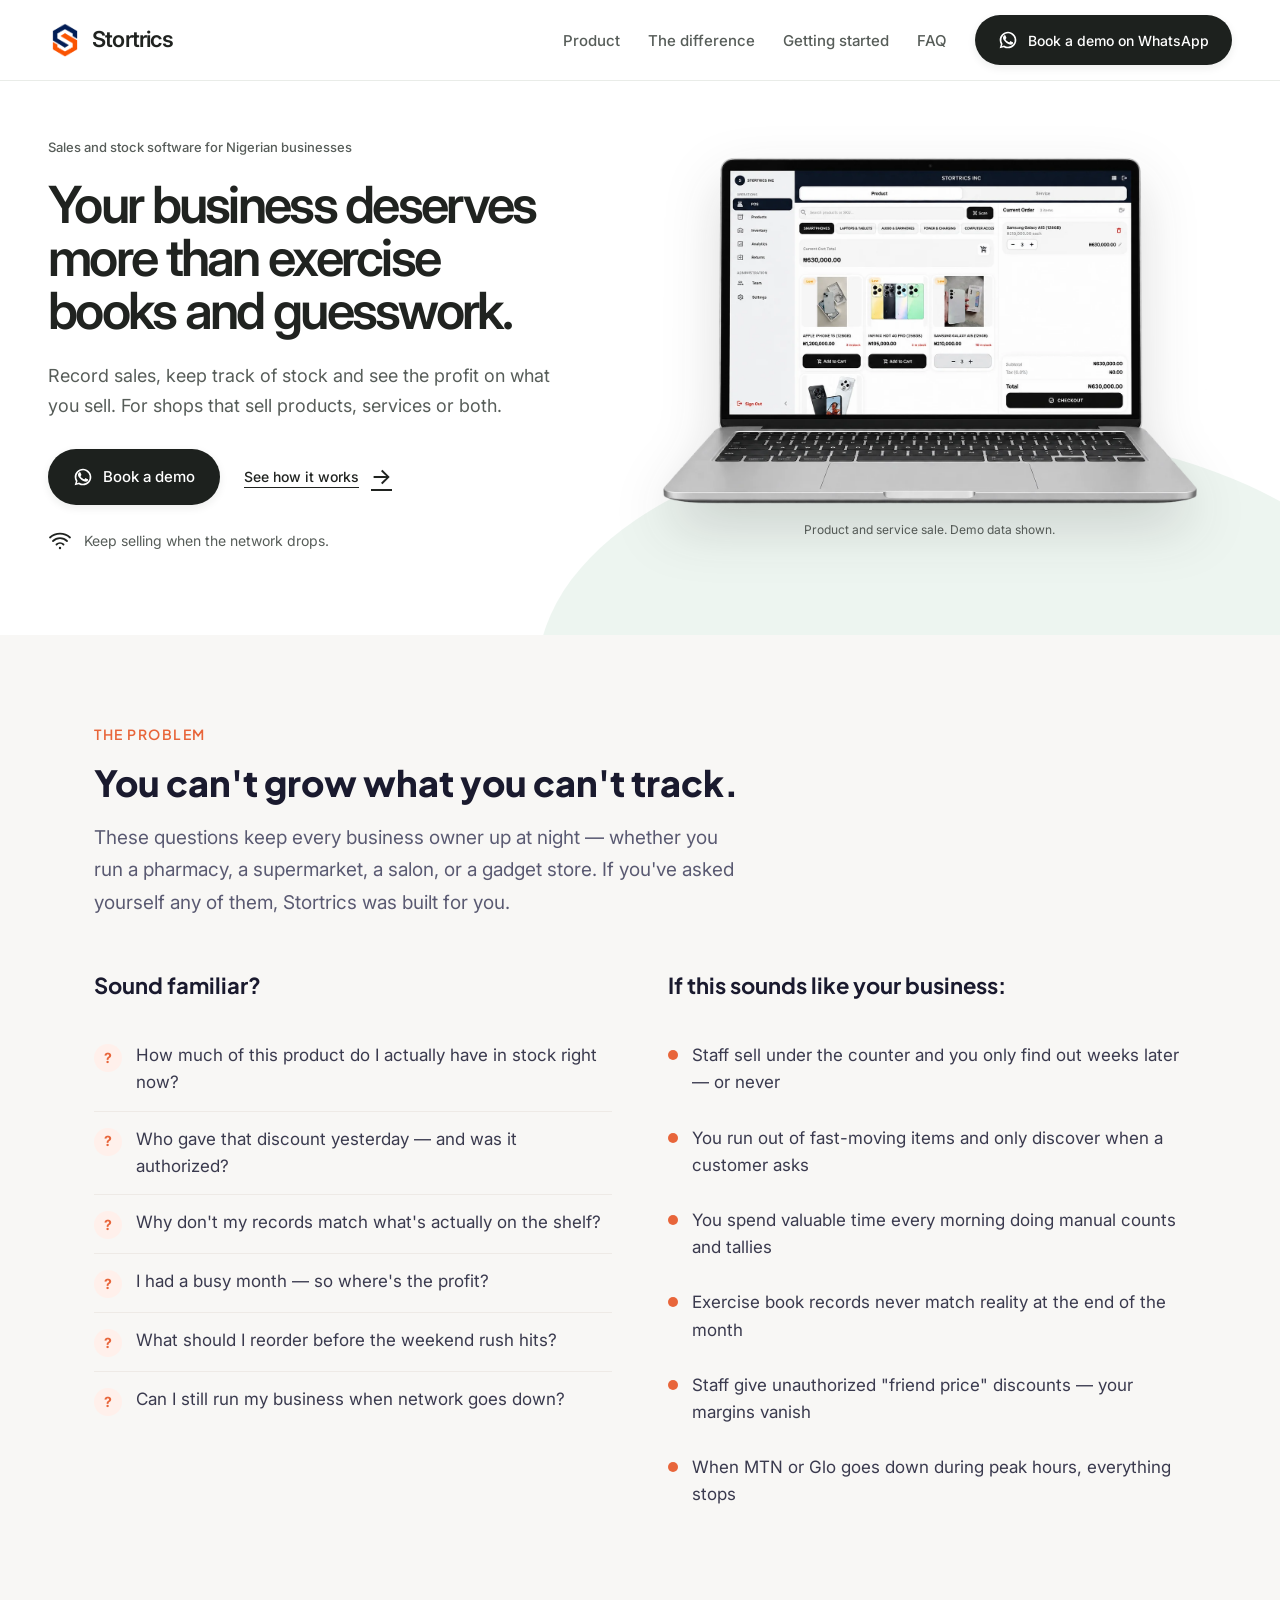
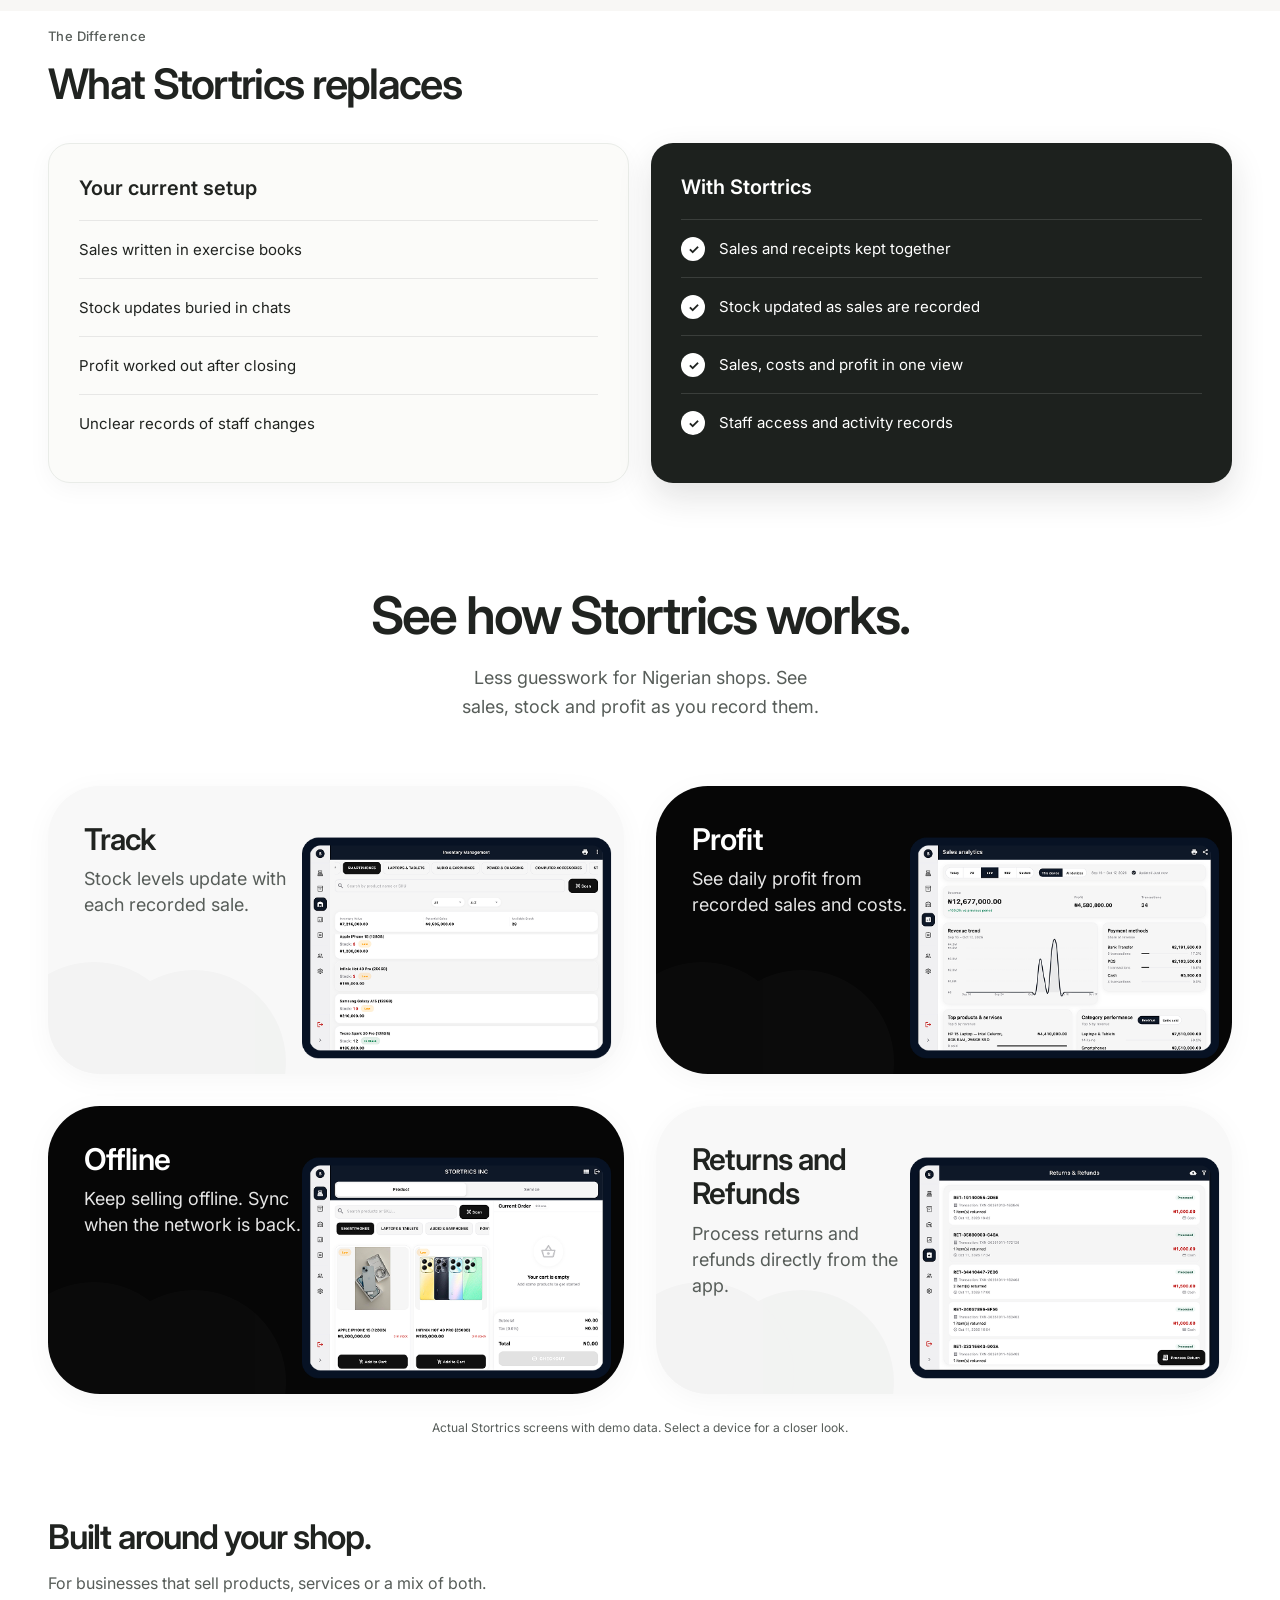
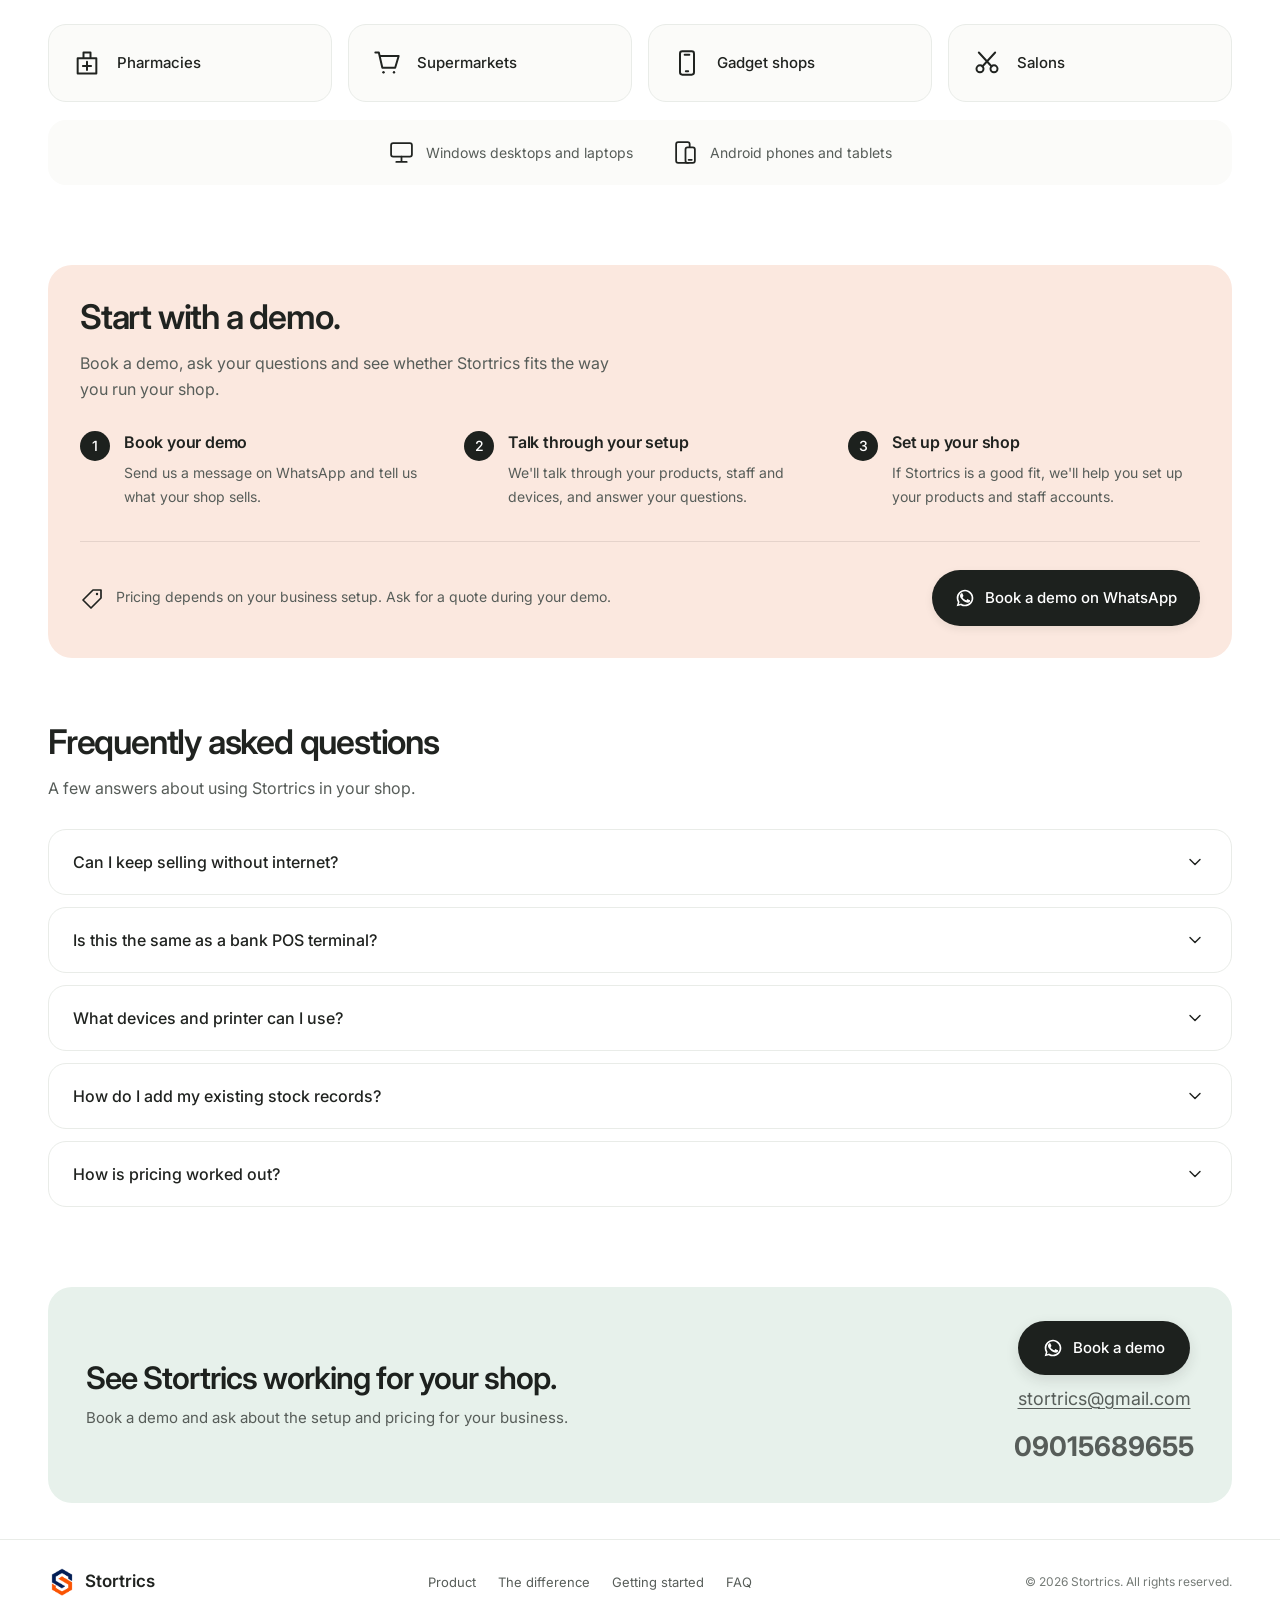
==== commit ff54f8bd: "Add phone number to contact section and adjust closing email styles" ====
--- a/index.html
+++ b/index.html
@@ -345,7 +345,7 @@
             <span class="faq-chevron" aria-hidden="true"><svg width="20" height="20" viewBox="0 0 24 24" fill="none"><path d="m6 9 6 6 6-6" stroke="currentColor" stroke-width="1.7" stroke-linecap="round" stroke-linejoin="round"/></svg></span>
           </button>
           <div class="faq-answer" id="faq-terminal-answer" hidden>
-            <p class="faq-answer-inner">Stortrics is software for recording sales and managing stock. It isn't a bank card terminal. You can record how a customer paid, including cash, a transfer or a card payment made through your existing terminal.</p>
+            <p class="faq-answer-inner">Stortrics is software for recording sales and managing stock. It isn't a bank card POS device. You can record how a customer paid, including cash, a transfer or a card payment made through your existing bank POS device.</p>
           </div>
         </div>
         <div class="faq-item">
@@ -393,6 +393,7 @@
             Book a demo
           </a>
           <a href="mailto:stortrics@gmail.com" class="closing-email">stortrics@gmail.com</a>
+          <h2 class="closing-email">09015689655</h2>
         </div>
       </div>
     </div>
--- a/style.css
+++ b/style.css
@@ -3251,7 +3251,7 @@
 .closing-demo:focus-visible,
 .closing-email:focus-visible,
 .footer a:focus-visible { outline: 2px solid var(--closing-ink); outline-offset: 4px; }
-.closing-email { color: var(--closing-muted); font-size: 12px; line-height: 1.5; text-underline-offset: 3px; }
+.closing-email { color: var(--closing-muted); text-underline-offset: 3px; }
 
 .footer {
   padding: 26px 0;
